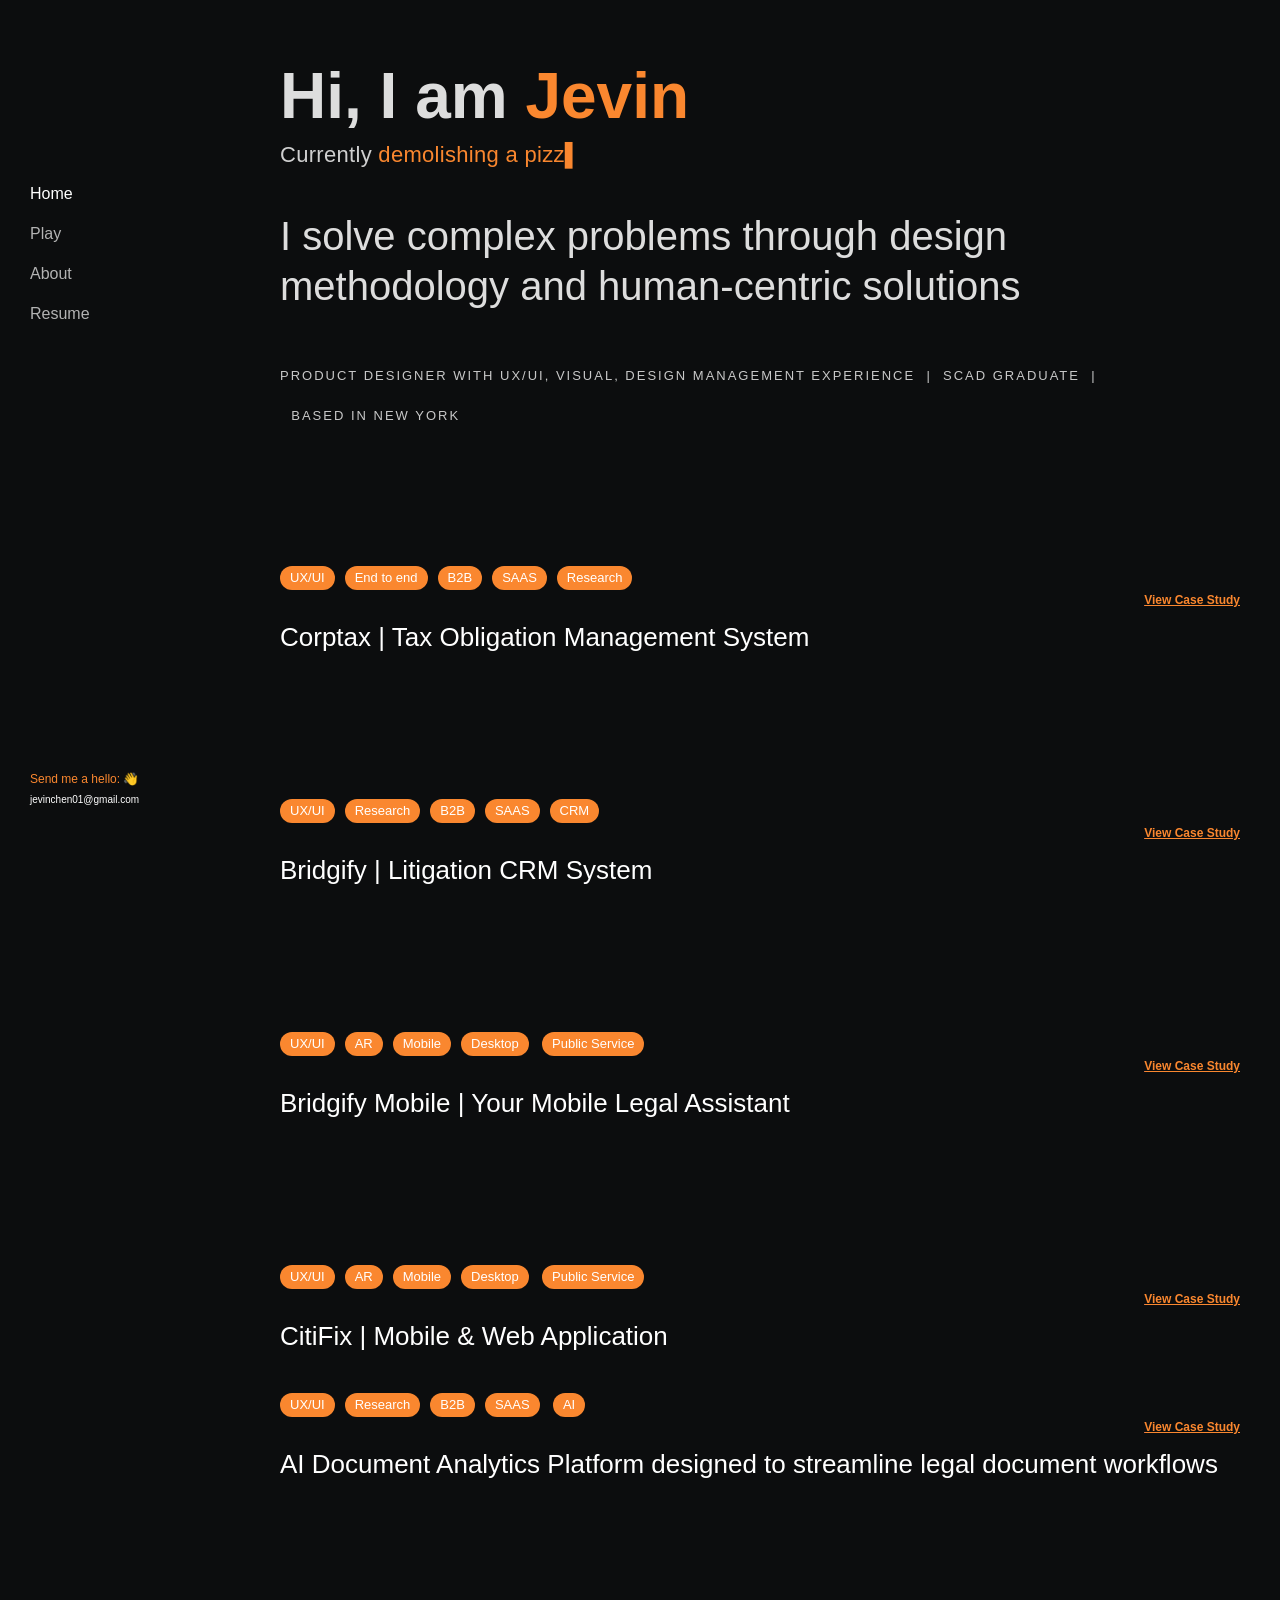
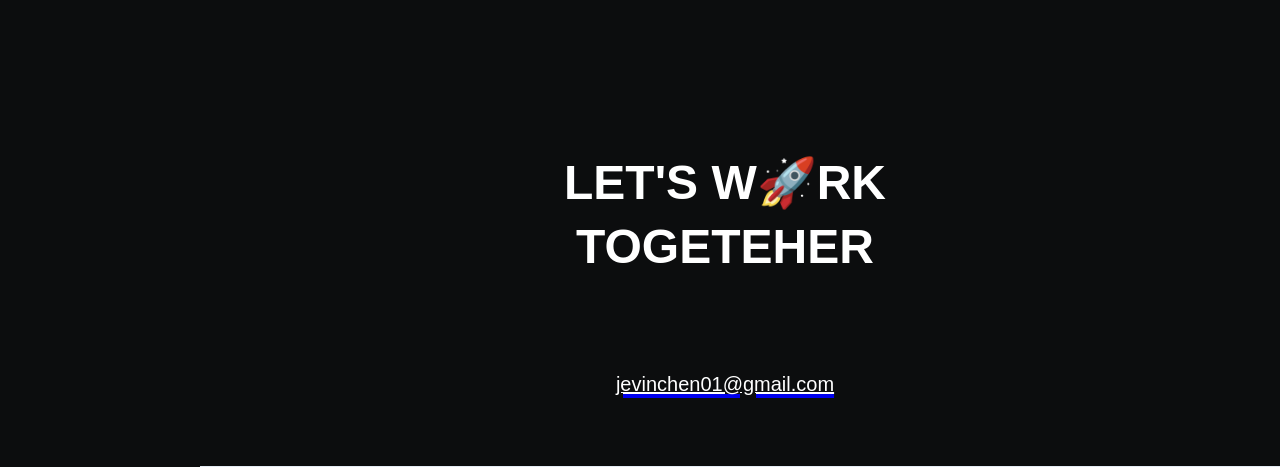
==== index.html @ c62e2ca0 "Add playful homepage hero interactions - Typewriter sub-line under the name cycling fun status phras" ====
<!DOCTYPE html><!-- This site was created in Webflow. -->
<html data-wf-domain="www.jevinchen.com" data-wf-page="62e931ed32acc7e7e225af0f" data-wf-site="62a3a593b5da70aec51808b2">
<head>
  <meta charset="utf-8"/>
  <title>Jevin&#x27;s design</title>
  <meta content="width=device-width, initial-scale=1" name="viewport"/>
  <link href="webflow.css" rel="stylesheet" type="text/css"/>
  <link href="https://fonts.googleapis.com" rel="preconnect"/>
  <link href="https://fonts.gstatic.com" rel="preconnect" crossorigin="anonymous"/>
  <script src="https://ajax.googleapis.com/ajax/libs/webfont/1.6.26/webfont.js" type="text/javascript"></script>
  <script type="text/javascript">WebFont.load({google:{families:["Montserrat:100,100italic,200,200italic,300,300italic,400,400italic,500,500italic,600,600italic,700,700italic,800,800italic,900,900italic","Open Sans:300,300italic,400,400italic,600,600italic,700,700italic,800,800italic","Lato:100,100italic,300,300italic,400,400italic,700,700italic,900,900italic","Bebas Neue:300,400,500,600,700","IBM Plex Mono:300,400,500,600,700","Paprika:300,400,500,600,700","Poppins:300,400,500,600,700","Sora:300,400,500,600,700"]}});</script>
  <script type="text/javascript">!function(o,c){var n=c.documentElement,t=" w-mod-";n.className+=t+"js",("ontouchstart"in o||o.DocumentTouch&&c instanceof DocumentTouch)&&(n.className+=t+"touch")}(window,document);</script>
  <link href="https://cdn.prod.website-files.com/62a3a593b5da70aec51808b2/62b72069302e9aea03489800_%E6%9C%AA%E6%A0%87%E9%A2%98-1.png" rel="shortcut icon" type="image/x-icon"/>
  <link rel="stylesheet" href="style.css"/>
</head>
<body class="body is-home">

  <div data-animation="over-left" class="navbar w-nav" data-easing2="ease-out" data-easing="ease" data-collapse="all" role="banner" data-no-scroll="1" data-duration="400" data-doc-height="1">
    <a href="/" aria-current="page" class="link-block-8 w-inline-block w--current">
      <img src="https://cdn.prod.website-files.com/62a3a593b5da70aec51808b2/62ac92288ea866039c168266_creative-letter-jc-logo-design-2985177%202.png" loading="lazy" alt="" class="image-3"/>
    </a>
    <a href="/" aria-current="page" class="navigation-bar w-nav-link w--current">Home</a>
    <a href="playground/" class="navigation-bar w-nav-link">Play</a>
    <a href="about-jevin/" class="navigation-bar w-nav-link">About</a>
    <a href="https://docs.google.com/document/d/1zpFUreQxW5g5SdFqbfc6gT8woFG2w22u3mw7b-ulePU/edit?usp=sharing" target="_blank" class="navigation-bar w-nav-link">Resume</a>
    <a href="https://www.instagram.com/jevin_chen/" target="_blank" class="link-block-5 w-inline-block">
      <img src="https://cdn.prod.website-files.com/62a3a593b5da70aec51808b2/62b7643ef1e18efab74a6923_87390.png" loading="lazy" alt="" class="image-4"/>
    </a>
    <a href="https://www.linkedin.com/in/jiyuan-jevin-chen-6b4356196/" target="_blank" class="w-inline-block">
      <img src="https://cdn.prod.website-files.com/62a3a593b5da70aec51808b2/62b765334d1206463731f46e_174857%E5%89%AF%E6%9C%AC.png" loading="lazy" alt="" class="image-4"/>
    </a>
    <p class="paragraph-4"><span>Send me a hello: 👋</span><a href="mailto:jevinchen01@gmail.com" class="link-7"><span class="text-span"><strong class="bold-text">jevinchen01@gmail.com</strong></span></a></p>
  </div>

  <section class="section-24">
    <h1 class="heading-3">
      <span class="text-span-101 hero-line">Hi, I am </span><span class="text-span-105 hero-line">Jevin</span><br/>
      <span class="hero-typer-line hero-line">Currently <span class="typer-text"></span><span class="typer-cursor">▌</span></span>
      <span class="text-span-101 hero-line"><br/><strong class="bold-text-15">I solve complex problems through design methodology and human-centric solutions</strong></span>
      <span class="text-span-106 hero-line"><br/><br/>Product Designer with UX/UI, Visual, Design Management experience&nbsp;&nbsp;|&nbsp;&nbsp;SCAD graduate&nbsp;&nbsp;|&nbsp;&nbsp;Based in New York</span>
    </h1>
  </section>

  <div class="portfolio">
    <a href="corptax/" class="link-block-2 w-inline-block">
      <img src="https://cdn.prod.website-files.com/62a3a593b5da70aec51808b2/69d9850ec288ddbca925c2ec_17.png" loading="lazy" sizes="(max-width: 9858px) 100vw, 9858px" srcset="https://cdn.prod.website-files.com/62a3a593b5da70aec51808b2/69d9850ec288ddbca925c2ec_17-p-500.png 500w, https://cdn.prod.website-files.com/62a3a593b5da70aec51808b2/69d9850ec288ddbca925c2ec_17-p-800.png 800w, https://cdn.prod.website-files.com/62a3a593b5da70aec51808b2/69d9850ec288ddbca925c2ec_17-p-1080.png 1080w, https://cdn.prod.website-files.com/62a3a593b5da70aec51808b2/69d9850ec288ddbca925c2ec_17-p-1600.png 1600w, https://cdn.prod.website-files.com/62a3a593b5da70aec51808b2/69d9850ec288ddbca925c2ec_17-p-2000.png 2000w, https://cdn.prod.website-files.com/62a3a593b5da70aec51808b2/69d9850ec288ddbca925c2ec_17-p-2600.png 2600w, https://cdn.prod.website-files.com/62a3a593b5da70aec51808b2/69d9850ec288ddbca925c2ec_17-p-3200.png 3200w, https://cdn.prod.website-files.com/62a3a593b5da70aec51808b2/69d9850ec288ddbca925c2ec_17.png 9858w" alt="" class="image-16"/>
    </a>
    <p class="paragraph-8"><span class="tag-green">UX/UI </span><span class="tag-green">End to end </span><span class="tag">B2B </span><span class="tag">SAAS</span><span class="tag">Research </span><a href="corptax/" class="link"><span class="case-study">View Case Study</span></a></p>
    <p class="title-in-home"><strong class="bold-text-10">Corptax | Tax Obligation Management System</strong></p>
  </div>

  <div class="portfolio">
    <a href="bridgify-redesign/" class="link-block-2-copy w-inline-block">
      <img src="https://cdn.prod.website-files.com/62a3a593b5da70aec51808b2/66ff5e3f9a10f57c14253e8e_17.png" loading="lazy" sizes="(max-width: 9858px) 100vw, 9858px" srcset="https://cdn.prod.website-files.com/62a3a593b5da70aec51808b2/66ff5e3f9a10f57c14253e8e_17-p-500.png 500w, https://cdn.prod.website-files.com/62a3a593b5da70aec51808b2/66ff5e3f9a10f57c14253e8e_17-p-800.png 800w, https://cdn.prod.website-files.com/62a3a593b5da70aec51808b2/66ff5e3f9a10f57c14253e8e_17-p-1080.png 1080w, https://cdn.prod.website-files.com/62a3a593b5da70aec51808b2/66ff5e3f9a10f57c14253e8e_17-p-1600.png 1600w, https://cdn.prod.website-files.com/62a3a593b5da70aec51808b2/66ff5e3f9a10f57c14253e8e_17-p-2000.png 2000w, https://cdn.prod.website-files.com/62a3a593b5da70aec51808b2/66ff5e3f9a10f57c14253e8e_17-p-2600.png 2600w, https://cdn.prod.website-files.com/62a3a593b5da70aec51808b2/66ff5e3f9a10f57c14253e8e_17-p-3200.png 3200w, https://cdn.prod.website-files.com/62a3a593b5da70aec51808b2/66ff5e3f9a10f57c14253e8e_17.png 9858w" alt="" class="image-16"/>
    </a>
    <p class="paragraph-8"><span class="tag-green">UX/UI </span><span class="tag-green">Research </span><span class="tag">B2B </span><span class="tag">SAAS</span><span class="tag">CRM </span><a href="bridgify-redesign/" class="link"><span class="case-study">View Case Study</span></a></p>
    <p class="title-in-home"><strong class="bold-text-10">Bridgify | Litigation CRM System</strong></p>
  </div>

  <div class="portfolio">
    <a href="bridgify-mobile/" class="link-block-2-copy w-inline-block">
      <img src="https://cdn.prod.website-files.com/62a3a593b5da70aec51808b2/66c110e09c2cf228fd6be64b_15.png" loading="lazy" sizes="(max-width: 3286px) 100vw, 3286px" srcset="https://cdn.prod.website-files.com/62a3a593b5da70aec51808b2/66c110e09c2cf228fd6be64b_15-p-500.png 500w, https://cdn.prod.website-files.com/62a3a593b5da70aec51808b2/66c110e09c2cf228fd6be64b_15-p-800.png 800w, https://cdn.prod.website-files.com/62a3a593b5da70aec51808b2/66c110e09c2cf228fd6be64b_15-p-1080.png 1080w, https://cdn.prod.website-files.com/62a3a593b5da70aec51808b2/66c110e09c2cf228fd6be64b_15-p-1600.png 1600w, https://cdn.prod.website-files.com/62a3a593b5da70aec51808b2/66c110e09c2cf228fd6be64b_15-p-2000.png 2000w, https://cdn.prod.website-files.com/62a3a593b5da70aec51808b2/66c110e09c2cf228fd6be64b_15-p-2600.png 2600w, https://cdn.prod.website-files.com/62a3a593b5da70aec51808b2/66c110e09c2cf228fd6be64b_15-p-3200.png 3200w, https://cdn.prod.website-files.com/62a3a593b5da70aec51808b2/66c110e09c2cf228fd6be64b_15.png 3286w" alt="" class="image-16"/>
    </a>
    <p class="paragraph-8"><span class="tag-green">UX/UI </span><span class="tag-green">AR </span><span class="tag">Mobile </span><span class="tag">Desktop</span> <span class="tag">Public Service </span><a href="bridgify-mobile/" class="link"><span class="case-study">View Case Study</span></a></p>
    <p class="title-in-home">Bridgify Mobile | Your Mobile Legal Assistant</p>
  </div>

  <div class="portfolio">
    <a href="citifix/" class="link-block-2-copy w-inline-block">
      <img src="https://cdn.prod.website-files.com/62a3a593b5da70aec51808b2/66be71d75caa8e3b18551cfc_14.png" loading="lazy" sizes="(max-width: 6572px) 100vw, 6572px, 100vw" srcset="https://cdn.prod.website-files.com/62a3a593b5da70aec51808b2/66be71d75caa8e3b18551cfc_14-p-500.png 500w, https://cdn.prod.website-files.com/62a3a593b5da70aec51808b2/66be71d75caa8e3b18551cfc_14-p-800.png 800w, https://cdn.prod.website-files.com/62a3a593b5da70aec51808b2/66be71d75caa8e3b18551cfc_14-p-1080.png 1080w, https://cdn.prod.website-files.com/62a3a593b5da70aec51808b2/66be71d75caa8e3b18551cfc_14-p-1600.png 1600w, https://cdn.prod.website-files.com/62a3a593b5da70aec51808b2/66be71d75caa8e3b18551cfc_14-p-2000.png 2000w, https://cdn.prod.website-files.com/62a3a593b5da70aec51808b2/66be71d75caa8e3b18551cfc_14-p-2600.png 2600w, https://cdn.prod.website-files.com/62a3a593b5da70aec51808b2/66be71d75caa8e3b18551cfc_14-p-3200.png 3200w, https://cdn.prod.website-files.com/62a3a593b5da70aec51808b2/66be71d75caa8e3b18551cfc_14.png 6572w" alt="" class="image-16"/>
    </a>
    <p class="paragraph-8"><span class="tag-green">UX/UI </span><span class="tag-green">AR </span><span class="tag">Mobile </span><span class="tag">Desktop</span> <span class="tag">Public Service </span><a href="citifix/" class="link"><span class="case-study">View Case Study</span></a></p>
    <p class="title-in-home">CitiFix | Mobile &amp; Web Application</p>
  </div>

  <div class="portfolio">
    <a href="bridgify-ai/" class="link-block-2 w-inline-block">
      <img src="https://cdn.prod.website-files.com/62a3a593b5da70aec51808b2/65b4603f07e3f79909d36271_Group%201000004120.png" loading="lazy" sizes="(max-width: 3126px) 100vw, 3126px" srcset="https://cdn.prod.website-files.com/62a3a593b5da70aec51808b2/65b4603f07e3f79909d36271_Group%201000004120-p-500.png 500w, https://cdn.prod.website-files.com/62a3a593b5da70aec51808b2/65b4603f07e3f79909d36271_Group%201000004120-p-800.png 800w, https://cdn.prod.website-files.com/62a3a593b5da70aec51808b2/65b4603f07e3f79909d36271_Group%201000004120-p-1080.png 1080w, https://cdn.prod.website-files.com/62a3a593b5da70aec51808b2/65b4603f07e3f79909d36271_Group%201000004120-p-1600.png 1600w, https://cdn.prod.website-files.com/62a3a593b5da70aec51808b2/65b4603f07e3f79909d36271_Group%201000004120-p-2000.png 2000w, https://cdn.prod.website-files.com/62a3a593b5da70aec51808b2/65b4603f07e3f79909d36271_Group%201000004120-p-2600.png 2600w, https://cdn.prod.website-files.com/62a3a593b5da70aec51808b2/65b4603f07e3f79909d36271_Group%201000004120.png 3126w" alt="" class="image-16"/>
    </a>
    <p class="paragraph-8"><span class="tag-green">UX/UI </span><span class="tag-green">Research </span><span class="tag">B2B </span><span class="tag">SAAS</span> <span class="tag">AI </span><a href="bridgify-ai/" class="link"><span class="case-study">View Case Study</span></a></p>
    <p class="title-in-home"><strong class="bold-text-10">AI Document Analytics Platform designed to streamline legal document workflows</strong></p>
  </div>

  <section class="footer-subscribe section-17">
    <p class="paragraph-24"><strong>LET'S W🚀RK<br/></strong><strong>TOGETEHER<br/><br/></strong><a href="mailto:jevinchen01@gmail.com"><span class="text-span-38"><strong class="bold-text-2">jevinchen01@gmail.com<br/></strong></span></a></p>
  </section>

  <script src="script.js"></script>
</body>
</html>
---- webflow.css ----
html {
  -webkit-text-size-adjust: 100%;
  -ms-text-size-adjust: 100%;
  font-family: sans-serif;
}

body {
  margin: 0;
}

article, aside, details, figcaption, figure, footer, header, hgroup, main, menu, nav, section, summary {
  display: block;
}

audio, canvas, progress, video {
  vertical-align: baseline;
  display: inline-block;
}

audio:not([controls]) {
  height: 0;
  display: none;
}

[hidden], template {
  display: none;
}

a {
  background-color: #0000;
}

a:active, a:hover {
  outline: 0;
}

abbr[title] {
  border-bottom: 1px dotted;
}

b, strong {
  font-weight: bold;
}

dfn {
  font-style: italic;
}

h1 {
  margin: .67em 0;
  font-size: 2em;
}

mark {
  color: #000;
  background: #ff0;
}

small {
  font-size: 80%;
}

sub, sup {
  vertical-align: baseline;
  font-size: 75%;
  line-height: 0;
  position: relative;
}

sup {
  top: -.5em;
}

sub {
  bottom: -.25em;
}

img {
  border: 0;
}

svg:not(:root) {
  overflow: hidden;
}

hr {
  box-sizing: content-box;
  height: 0;
}

pre {
  overflow: auto;
}

code, kbd, pre, samp {
  font-family: monospace;
  font-size: 1em;
}

button, input, optgroup, select, textarea {
  color: inherit;
  font: inherit;
  margin: 0;
}

button {
  overflow: visible;
}

button, select {
  text-transform: none;
}

button, html input[type="button"], input[type="reset"] {
  -webkit-appearance: button;
  cursor: pointer;
}

button[disabled], html input[disabled] {
  cursor: default;
}

button::-moz-focus-inner, input::-moz-focus-inner {
  border: 0;
  padding: 0;
}

input {
  line-height: normal;
}

input[type="checkbox"], input[type="radio"] {
  box-sizing: border-box;
  padding: 0;
}

input[type="number"]::-webkit-inner-spin-button, input[type="number"]::-webkit-outer-spin-button {
  height: auto;
}

input[type="search"] {
  -webkit-appearance: none;
}

input[type="search"]::-webkit-search-cancel-button, input[type="search"]::-webkit-search-decoration {
  -webkit-appearance: none;
}

legend {
  border: 0;
  padding: 0;
}

textarea {
  overflow: auto;
}

optgroup {
  font-weight: bold;
}

table {
  border-collapse: collapse;
  border-spacing: 0;
}

td, th {
  padding: 0;
}

@font-face {
  font-family: webflow-icons;
  src: url("[data-uri]") format("truetype");
  font-weight: normal;
  font-style: normal;
}

[class^="w-icon-"], [class*=" w-icon-"] {
  speak: none;
  font-variant: normal;
  text-transform: none;
  -webkit-font-smoothing: antialiased;
  -moz-osx-font-smoothing: grayscale;
  font-style: normal;
  font-weight: normal;
  line-height: 1;
  font-family: webflow-icons !important;
}

.w-icon-slider-right:before {
  content: "";
}

.w-icon-slider-left:before {
  content: "";
}

.w-icon-nav-menu:before {
  content: "";
}

.w-icon-arrow-down:before, .w-icon-dropdown-toggle:before {
  content: "";
}

.w-icon-file-upload-remove:before {
  content: "";
}

.w-icon-file-upload-icon:before {
  content: "";
}

* {
  box-sizing: border-box;
}

html {
  height: 100%;
}

body {
  color: #333;
  background-color: #fff;
  min-height: 100%;
  margin: 0;
  font-family: Arial, sans-serif;
  font-size: 14px;
  line-height: 20px;
}

img {
  vertical-align: middle;
  max-width: 100%;
  display: inline-block;
}

html.w-mod-touch * {
  background-attachment: scroll !important;
}

.w-block {
  display: block;
}

.w-inline-block {
  max-width: 100%;
  display: inline-block;
}

.w-clearfix:before, .w-clearfix:after {
  content: " ";
  grid-area: 1 / 1 / 2 / 2;
  display: table;
}

.w-clearfix:after {
  clear: both;
}

.w-hidden {
  display: none;
}

.w-button {
  color: #fff;
  line-height: inherit;
  cursor: pointer;
  background-color: #3898ec;
  border: 0;
  border-radius: 0;
  padding: 9px 15px;
  text-decoration: none;
  display: inline-block;
}

input.w-button {
  -webkit-appearance: button;
}

html[data-w-dynpage] [data-w-cloak] {
  color: #0000 !important;
}

.w-code-block {
  margin: unset;
}

pre.w-code-block code {
  all: inherit;
}

pre.w-code-block code > span {
  display: block !important;
}

.w-optimization {
  display: contents;
}

.w-webflow-badge, .w-webflow-badge > img {
  box-sizing: unset;
  width: unset;
  height: unset;
  max-height: unset;
  max-width: unset;
  min-height: unset;
  min-width: unset;
  margin: unset;
  padding: unset;
  float: unset;
  clear: unset;
  border: unset;
  border-radius: unset;
  background: unset;
  background-image: unset;
  background-position: unset;
  background-size: unset;
  background-repeat: unset;
  background-origin: unset;
  background-clip: unset;
  background-attachment: unset;
  background-color: unset;
  box-shadow: unset;
  transform: unset;
  direction: unset;
  font-family: unset;
  font-weight: unset;
  color: unset;
  font-size: unset;
  line-height: unset;
  font-style: unset;
  font-variant: unset;
  text-align: unset;
  letter-spacing: unset;
  -webkit-text-decoration: unset;
  text-decoration: unset;
  text-indent: unset;
  text-transform: unset;
  list-style-type: unset;
  text-shadow: unset;
  vertical-align: unset;
  cursor: unset;
  white-space: unset;
  word-break: unset;
  word-spacing: unset;
  word-wrap: unset;
  transition: unset;
}

.w-webflow-badge {
  white-space: nowrap;
  cursor: pointer;
  box-shadow: 0 0 0 1px #0000001a, 0 1px 3px #0000001a;
  visibility: visible !important;
  opacity: 1 !important;
  z-index: 2147483647 !important;
  color: #aaadb0 !important;
  width: auto !important;
  height: auto !important;
  overflow: unset !important;
  background-color: #fff !important;
  border-radius: 3px !important;
  margin: 0 !important;
  padding: 6px !important;
  font-size: 12px !important;
  line-height: 14px !important;
  text-decoration: none !important;
  display: inline-block !important;
  position: fixed !important;
  inset: auto 12px 12px auto !important;
  transform: none !important;
}

.w-webflow-badge > img {
  position: unset;
  visibility: unset !important;
  opacity: 1 !important;
  vertical-align: middle !important;
  display: inline-block !important;
}

h1, h2, h3, h4, h5, h6 {
  margin-bottom: 10px;
  font-weight: bold;
}

h1 {
  margin-top: 20px;
  font-size: 38px;
  line-height: 44px;
}

h2 {
  margin-top: 20px;
  font-size: 32px;
  line-height: 36px;
}

h3 {
  margin-top: 20px;
  font-size: 24px;
  line-height: 30px;
}

h4 {
  margin-top: 10px;
  font-size: 18px;
  line-height: 24px;
}

h5 {
  margin-top: 10px;
  font-size: 14px;
  line-height: 20px;
}

h6 {
  margin-top: 10px;
  font-size: 12px;
  line-height: 18px;
}

p {
  margin-top: 0;
  margin-bottom: 10px;
}

blockquote {
  border-left: 5px solid #e2e2e2;
  margin: 0 0 10px;
  padding: 10px 20px;
  font-size: 18px;
  line-height: 22px;
}

figure {
  margin: 0 0 10px;
}

figcaption {
  text-align: center;
  margin-top: 5px;
}

ul, ol {
  margin-top: 0;
  margin-bottom: 10px;
  padding-left: 40px;
}

.w-list-unstyled {
  padding-left: 0;
  list-style: none;
}

.w-embed:before, .w-embed:after {
  content: " ";
  grid-area: 1 / 1 / 2 / 2;
  display: table;
}

.w-embed:after {
  clear: both;
}

.w-video {
  width: 100%;
  padding: 0;
  position: relative;
}

.w-video iframe, .w-video object, .w-video embed {
  border: none;
  width: 100%;
  height: 100%;
  position: absolute;
  top: 0;
  left: 0;
}

fieldset {
  border: 0;
  margin: 0;
  padding: 0;
}

button, [type="button"], [type="reset"] {
  cursor: pointer;
  -webkit-appearance: button;
  border: 0;
}

.w-form {
  margin: 0 0 15px;
}

.w-form-done {
  text-align: center;
  background-color: #ddd;
  padding: 20px;
  display: none;
}

.w-form-fail {
  background-color: #ffdede;
  margin-top: 10px;
  padding: 10px;
  display: none;
}

label {
  margin-bottom: 5px;
  font-weight: bold;
  display: block;
}

.w-input, .w-select {
  color: #333;
  vertical-align: middle;
  background-color: #fff;
  border: 1px solid #ccc;
  width: 100%;
  height: 38px;
  margin-bottom: 10px;
  padding: 8px 12px;
  font-size: 14px;
  line-height: 1.42857;
  display: block;
}

.w-input::placeholder, .w-select::placeholder {
  color: #999;
}

.w-input:focus, .w-select:focus {
  border-color: #3898ec;
  outline: 0;
}

.w-input[disabled], .w-select[disabled], .w-input[readonly], .w-select[readonly], fieldset[disabled] .w-input, fieldset[disabled] .w-select {
  cursor: not-allowed;
}

.w-input[disabled]:not(.w-input-disabled), .w-select[disabled]:not(.w-input-disabled), .w-input[readonly], .w-select[readonly], fieldset[disabled]:not(.w-input-disabled) .w-input, fieldset[disabled]:not(.w-input-disabled) .w-select {
  background-color: #eee;
}

textarea.w-input, textarea.w-select {
  height: auto;
}

.w-select {
  background-color: #f3f3f3;
}

.w-select[multiple] {
  height: auto;
}

.w-form-label {
  cursor: pointer;
  margin-bottom: 0;
  font-weight: normal;
  display: inline-block;
}

.w-radio {
  margin-bottom: 5px;
  padding-left: 20px;
  display: block;
}

.w-radio:before, .w-radio:after {
  content: " ";
  grid-area: 1 / 1 / 2 / 2;
  display: table;
}

.w-radio:after {
  clear: both;
}

.w-radio-input {
  float: left;
  margin: 3px 0 0 -20px;
  line-height: normal;
}

.w-file-upload {
  margin-bottom: 10px;
  display: block;
}

.w-file-upload-input {
  opacity: 0;
  z-index: -100;
  width: .1px;
  height: .1px;
  position: absolute;
  overflow: hidden;
}

.w-file-upload-default, .w-file-upload-uploading, .w-file-upload-success {
  color: #333;
  display: inline-block;
}

.w-file-upload-error {
  margin-top: 10px;
  display: block;
}

.w-file-upload-default.w-hidden, .w-file-upload-uploading.w-hidden, .w-file-upload-error.w-hidden, .w-file-upload-success.w-hidden {
  display: none;
}

.w-file-upload-uploading-btn {
  cursor: pointer;
  background-color: #fafafa;
  border: 1px solid #ccc;
  margin: 0;
  padding: 8px 12px;
  font-size: 14px;
  font-weight: normal;
  display: flex;
}

.w-file-upload-file {
  background-color: #fafafa;
  border: 1px solid #ccc;
  flex-grow: 1;
  justify-content: space-between;
  margin: 0;
  padding: 8px 9px 8px 11px;
  display: flex;
}

.w-file-upload-file-name {
  font-size: 14px;
  font-weight: normal;
  display: block;
}

.w-file-remove-link {
  cursor: pointer;
  width: auto;
  height: auto;
  margin-top: 3px;
  margin-left: 10px;
  padding: 3px;
  display: block;
}

.w-icon-file-upload-remove {
  margin: auto;
  font-size: 10px;
}

.w-file-upload-error-msg {
  color: #ea384c;
  padding: 2px 0;
  display: inline-block;
}

.w-file-upload-info {
  padding: 0 12px;
  line-height: 38px;
  display: inline-block;
}

.w-file-upload-label {
  cursor: pointer;
  background-color: #fafafa;
  border: 1px solid #ccc;
  margin: 0;
  padding: 8px 12px;
  font-size: 14px;
  font-weight: normal;
  display: inline-block;
}

.w-icon-file-upload-icon, .w-icon-file-upload-uploading {
  width: 20px;
  margin-right: 8px;
  display: inline-block;
}

.w-icon-file-upload-uploading {
  height: 20px;
}

.w-container {
  max-width: 940px;
  margin-left: auto;
  margin-right: auto;
}

.w-container:before, .w-container:after {
  content: " ";
  grid-area: 1 / 1 / 2 / 2;
  display: table;
}

.w-container:after {
  clear: both;
}

.w-container .w-row {
  margin-left: -10px;
  margin-right: -10px;
}

.w-row:before, .w-row:after {
  content: " ";
  grid-area: 1 / 1 / 2 / 2;
  display: table;
}

.w-row:after {
  clear: both;
}

.w-row .w-row {
  margin-left: 0;
  margin-right: 0;
}

.w-col {
  float: left;
  width: 100%;
  min-height: 1px;
  padding-left: 10px;
  padding-right: 10px;
  position: relative;
}

.w-col .w-col {
  padding-left: 0;
  padding-right: 0;
}

.w-col-1 {
  width: 8.33333%;
}

.w-col-2 {
  width: 16.6667%;
}

.w-col-3 {
  width: 25%;
}

.w-col-4 {
  width: 33.3333%;
}

.w-col-5 {
  width: 41.6667%;
}

.w-col-6 {
  width: 50%;
}

.w-col-7 {
  width: 58.3333%;
}

.w-col-8 {
  width: 66.6667%;
}

.w-col-9 {
  width: 75%;
}

.w-col-10 {
  width: 83.3333%;
}

.w-col-11 {
  width: 91.6667%;
}

.w-col-12 {
  width: 100%;
}

.w-hidden-main {
  display: none !important;
}

@media screen and (max-width: 991px) {
  .w-container {
    max-width: 728px;
  }

  .w-hidden-main {
    display: inherit !important;
  }

  .w-hidden-medium {
    display: none !important;
  }

  .w-col-medium-1 {
    width: 8.33333%;
  }

  .w-col-medium-2 {
    width: 16.6667%;
  }

  .w-col-medium-3 {
    width: 25%;
  }

  .w-col-medium-4 {
    width: 33.3333%;
  }

  .w-col-medium-5 {
    width: 41.6667%;
  }

  .w-col-medium-6 {
    width: 50%;
  }

  .w-col-medium-7 {
    width: 58.3333%;
  }

  .w-col-medium-8 {
    width: 66.6667%;
  }

  .w-col-medium-9 {
    width: 75%;
  }

  .w-col-medium-10 {
    width: 83.3333%;
  }

  .w-col-medium-11 {
    width: 91.6667%;
  }

  .w-col-medium-12 {
    width: 100%;
  }

  .w-col-stack {
    width: 100%;
    left: auto;
    right: auto;
  }
}

@media screen and (max-width: 767px) {
  .w-hidden-main, .w-hidden-medium {
    display: inherit !important;
  }

  .w-hidden-small {
    display: none !important;
  }

  .w-row, .w-container .w-row {
    margin-left: 0;
    margin-right: 0;
  }

  .w-col {
    width: 100%;
    left: auto;
    right: auto;
  }

  .w-col-small-1 {
    width: 8.33333%;
  }

  .w-col-small-2 {
    width: 16.6667%;
  }

  .w-col-small-3 {
    width: 25%;
  }

  .w-col-small-4 {
    width: 33.3333%;
  }

  .w-col-small-5 {
    width: 41.6667%;
  }

  .w-col-small-6 {
    width: 50%;
  }

  .w-col-small-7 {
    width: 58.3333%;
  }

  .w-col-small-8 {
    width: 66.6667%;
  }

  .w-col-small-9 {
    width: 75%;
  }

  .w-col-small-10 {
    width: 83.3333%;
  }

  .w-col-small-11 {
    width: 91.6667%;
  }

  .w-col-small-12 {
    width: 100%;
  }
}

@media screen and (max-width: 479px) {
  .w-container {
    max-width: none;
  }

  .w-hidden-main, .w-hidden-medium, .w-hidden-small {
    display: inherit !important;
  }

  .w-hidden-tiny {
    display: none !important;
  }

  .w-col {
    width: 100%;
  }

  .w-col-tiny-1 {
    width: 8.33333%;
  }

  .w-col-tiny-2 {
    width: 16.6667%;
  }

  .w-col-tiny-3 {
    width: 25%;
  }

  .w-col-tiny-4 {
    width: 33.3333%;
  }

  .w-col-tiny-5 {
    width: 41.6667%;
  }

  .w-col-tiny-6 {
    width: 50%;
  }

  .w-col-tiny-7 {
    width: 58.3333%;
  }

  .w-col-tiny-8 {
    width: 66.6667%;
  }

  .w-col-tiny-9 {
    width: 75%;
  }

  .w-col-tiny-10 {
    width: 83.3333%;
  }

  .w-col-tiny-11 {
    width: 91.6667%;
  }

  .w-col-tiny-12 {
    width: 100%;
  }
}

.w-widget {
  position: relative;
}

.w-widget-map {
  width: 100%;
  height: 400px;
}

.w-widget-map label {
  width: auto;
  display: inline;
}

.w-widget-map img {
  max-width: inherit;
}

.w-widget-map .gm-style-iw {
  text-align: center;
}

.w-widget-map .gm-style-iw > button {
  display: none !important;
}

.w-widget-twitter {
  overflow: hidden;
}

.w-widget-twitter-count-shim {
  vertical-align: top;
  text-align: center;
  background: #fff;
  border: 1px solid #758696;
  border-radius: 3px;
  width: 28px;
  height: 20px;
  display: inline-block;
  position: relative;
}

.w-widget-twitter-count-shim * {
  pointer-events: none;
  -webkit-user-select: none;
  user-select: none;
}

.w-widget-twitter-count-shim .w-widget-twitter-count-inner {
  text-align: center;
  color: #999;
  font-family: serif;
  font-size: 15px;
  line-height: 12px;
  position: relative;
}

.w-widget-twitter-count-shim .w-widget-twitter-count-clear {
  display: block;
  position: relative;
}

.w-widget-twitter-count-shim.w--large {
  width: 36px;
  height: 28px;
}

.w-widget-twitter-count-shim.w--large .w-widget-twitter-count-inner {
  font-size: 18px;
  line-height: 18px;
}

.w-widget-twitter-count-shim:not(.w--vertical) {
  margin-left: 5px;
  margin-right: 8px;
}

.w-widget-twitter-count-shim:not(.w--vertical).w--large {
  margin-left: 6px;
}

.w-widget-twitter-count-shim:not(.w--vertical):before, .w-widget-twitter-count-shim:not(.w--vertical):after {
  content: " ";
  pointer-events: none;
  border: solid #0000;
  width: 0;
  height: 0;
  position: absolute;
  top: 50%;
  left: 0;
}

.w-widget-twitter-count-shim:not(.w--vertical):before {
  border-width: 4px;
  border-color: #75869600 #5d6c7b #75869600 #75869600;
  margin-top: -4px;
  margin-left: -9px;
}

.w-widget-twitter-count-shim:not(.w--vertical).w--large:before {
  border-width: 5px;
  margin-top: -5px;
  margin-left: -10px;
}

.w-widget-twitter-count-shim:not(.w--vertical):after {
  border-width: 4px;
  border-color: #fff0 #fff #fff0 #fff0;
  margin-top: -4px;
  margin-left: -8px;
}

.w-widget-twitter-count-shim:not(.w--vertical).w--large:after {
  border-width: 5px;
  margin-top: -5px;
  margin-left: -9px;
}

.w-widget-twitter-count-shim.w--vertical {
  width: 61px;
  height: 33px;
  margin-bottom: 8px;
}

.w-widget-twitter-count-shim.w--vertical:before, .w-widget-twitter-count-shim.w--vertical:after {
  content: " ";
  pointer-events: none;
  border: solid #0000;
  width: 0;
  height: 0;
  position: absolute;
  top: 100%;
  left: 50%;
}

.w-widget-twitter-count-shim.w--vertical:before {
  border-width: 5px;
  border-color: #5d6c7b #75869600 #75869600;
  margin-left: -5px;
}

.w-widget-twitter-count-shim.w--vertical:after {
  border-width: 4px;
  border-color: #fff #fff0 #fff0;
  margin-left: -4px;
}

.w-widget-twitter-count-shim.w--vertical .w-widget-twitter-count-inner {
  font-size: 18px;
  line-height: 22px;
}

.w-widget-twitter-count-shim.w--vertical.w--large {
  width: 76px;
}

.w-background-video {
  color: #fff;
  height: 500px;
  position: relative;
  overflow: hidden;
}

.w-background-video > video {
  object-fit: cover;
  z-index: -100;
  background-position: 50%;
  background-size: cover;
  width: 100%;
  height: 100%;
  margin: auto;
  position: absolute;
  inset: -100%;
}

.w-background-video > video::-webkit-media-controls-start-playback-button {
  -webkit-appearance: none;
  display: none !important;
}

.w-background-video--control {
  background-color: #0000;
  padding: 0;
  position: absolute;
  bottom: 1em;
  right: 1em;
}

.w-background-video--control > [hidden] {
  display: none !important;
}

.w-slider {
  text-align: center;
  clear: both;
  -webkit-tap-highlight-color: #0000;
  tap-highlight-color: #0000;
  background: #ddd;
  height: 300px;
  position: relative;
}

.w-slider-mask {
  z-index: 1;
  white-space: nowrap;
  height: 100%;
  display: block;
  position: relative;
  left: 0;
  right: 0;
  overflow: hidden;
}

.w-slide {
  vertical-align: top;
  white-space: normal;
  text-align: left;
  width: 100%;
  height: 100%;
  display: inline-block;
  position: relative;
}

.w-slider-nav {
  z-index: 2;
  text-align: center;
  -webkit-tap-highlight-color: #0000;
  tap-highlight-color: #0000;
  height: 40px;
  margin: auto;
  padding-top: 10px;
  position: absolute;
  inset: auto 0 0;
}

.w-slider-nav.w-round > div {
  border-radius: 100%;
}

.w-slider-nav.w-num > div {
  width: auto;
  height: auto;
  font-size: inherit;
  line-height: inherit;
  padding: .2em .5em;
}

.w-slider-nav.w-shadow > div {
  box-shadow: 0 0 3px #3336;
}

.w-slider-nav-invert {
  color: #fff;
}

.w-slider-nav-invert > div {
  background-color: #2226;
}

.w-slider-nav-invert > div.w-active {
  background-color: #222;
}

.w-slider-dot {
  cursor: pointer;
  background-color: #fff6;
  width: 1em;
  height: 1em;
  margin: 0 3px .5em;
  transition: background-color .1s, color .1s;
  display: inline-block;
  position: relative;
}

.w-slider-dot.w-active {
  background-color: #fff;
}

.w-slider-dot:focus {
  outline: none;
  box-shadow: 0 0 0 2px #fff;
}

.w-slider-dot:focus.w-active {
  box-shadow: none;
}

.w-slider-arrow-left, .w-slider-arrow-right {
  cursor: pointer;
  color: #fff;
  -webkit-tap-highlight-color: #0000;
  tap-highlight-color: #0000;
  -webkit-user-select: none;
  user-select: none;
  width: 80px;
  margin: auto;
  font-size: 40px;
  position: absolute;
  inset: 0;
  overflow: hidden;
}

.w-slider-arrow-left [class^="w-icon-"], .w-slider-arrow-right [class^="w-icon-"], .w-slider-arrow-left [class*=" w-icon-"], .w-slider-arrow-right [class*=" w-icon-"] {
  position: absolute;
}

.w-slider-arrow-left:focus, .w-slider-arrow-right:focus {
  outline: 0;
}

.w-slider-arrow-left {
  z-index: 3;
  right: auto;
}

.w-slider-arrow-right {
  z-index: 4;
  left: auto;
}

.w-icon-slider-left, .w-icon-slider-right {
  width: 1em;
  height: 1em;
  margin: auto;
  inset: 0;
}

.w-slider-aria-label {
  clip: rect(0 0 0 0);
  border: 0;
  width: 1px;
  height: 1px;
  margin: -1px;
  padding: 0;
  position: absolute;
  overflow: hidden;
}

.w-slider-force-show {
  display: block !important;
}

.w-dropdown {
  text-align: left;
  z-index: 900;
  margin-left: auto;
  margin-right: auto;
  display: inline-block;
  position: relative;
}

.w-dropdown-btn, .w-dropdown-toggle, .w-dropdown-link {
  vertical-align: top;
  color: #222;
  text-align: left;
  white-space: nowrap;
  margin-left: auto;
  margin-right: auto;
  padding: 20px;
  text-decoration: none;
  position: relative;
}

.w-dropdown-toggle {
  -webkit-user-select: none;
  user-select: none;
  cursor: pointer;
  padding-right: 40px;
  display: inline-block;
}

.w-dropdown-toggle:focus {
  outline: 0;
}

.w-icon-dropdown-toggle {
  width: 1em;
  height: 1em;
  margin: auto 20px auto auto;
  position: absolute;
  top: 0;
  bottom: 0;
  right: 0;
}

.w-dropdown-list {
  background: #ddd;
  min-width: 100%;
  display: none;
  position: absolute;
}

.w-dropdown-list.w--open {
  display: block;
}

.w-dropdown-link {
  color: #222;
  padding: 10px 20px;
  display: block;
}

.w-dropdown-link.w--current {
  color: #0082f3;
}

.w-dropdown-link:focus {
  outline: 0;
}

@media screen and (max-width: 767px) {
  .w-nav-brand {
    padding-left: 10px;
  }
}

.w-lightbox-backdrop {
  cursor: auto;
  letter-spacing: normal;
  text-indent: 0;
  text-shadow: none;
  text-transform: none;
  visibility: visible;
  white-space: normal;
  word-break: normal;
  word-spacing: normal;
  word-wrap: normal;
  color: #fff;
  text-align: center;
  z-index: 2000;
  opacity: 0;
  -webkit-user-select: none;
  -moz-user-select: none;
  -webkit-tap-highlight-color: transparent;
  background: #000000e6;
  outline: 0;
  font-family: Helvetica Neue, Helvetica, Ubuntu, Segoe UI, Verdana, sans-serif;
  font-size: 17px;
  font-style: normal;
  font-weight: 300;
  line-height: 1.2;
  list-style: disc;
  position: fixed;
  inset: 0;
  -webkit-transform: translate(0);
}

.w-lightbox-backdrop, .w-lightbox-container {
  -webkit-overflow-scrolling: touch;
  height: 100%;
  overflow: auto;
}

.w-lightbox-content {
  height: 100vh;
  position: relative;
  overflow: hidden;
}

.w-lightbox-view {
  opacity: 0;
  width: 100vw;
  height: 100vh;
  position: absolute;
}

.w-lightbox-view:before {
  content: "";
  height: 100vh;
}

.w-lightbox-group, .w-lightbox-group .w-lightbox-view, .w-lightbox-group .w-lightbox-view:before {
  height: 86vh;
}

.w-lightbox-frame, .w-lightbox-view:before {
  vertical-align: middle;
  display: inline-block;
}

.w-lightbox-figure {
  margin: 0;
  position: relative;
}

.w-lightbox-group .w-lightbox-figure {
  cursor: pointer;
}

.w-lightbox-img {
  width: auto;
  max-width: none;
  height: auto;
}

.w-lightbox-image {
  float: none;
  max-width: 100vw;
  max-height: 100vh;
  display: block;
}

.w-lightbox-group .w-lightbox-image {
  max-height: 86vh;
}

.w-lightbox-caption {
  text-align: left;
  text-overflow: ellipsis;
  white-space: nowrap;
  background: #0006;
  padding: .5em 1em;
  position: absolute;
  bottom: 0;
  left: 0;
  right: 0;
  overflow: hidden;
}

.w-lightbox-embed {
  width: 100%;
  height: 100%;
  position: absolute;
  inset: 0;
}

.w-lightbox-control {
  cursor: pointer;
  background-position: center;
  background-repeat: no-repeat;
  background-size: 24px;
  width: 4em;
  transition: all .3s;
  position: absolute;
  top: 0;
}

.w-lightbox-left {
  background-image: url("[data-uri]");
  display: none;
  bottom: 0;
  left: 0;
}

.w-lightbox-right {
  background-image: url("[data-uri]");
  display: none;
  bottom: 0;
  right: 0;
}

.w-lightbox-close {
  background-image: url("[data-uri]");
  background-size: 18px;
  height: 2.6em;
  right: 0;
}

.w-lightbox-strip {
  white-space: nowrap;
  padding: 0 1vh;
  line-height: 0;
  position: absolute;
  bottom: 0;
  left: 0;
  right: 0;
  overflow: auto hidden;
}

.w-lightbox-item {
  box-sizing: content-box;
  cursor: pointer;
  width: 10vh;
  padding: 2vh 1vh;
  display: inline-block;
  -webkit-transform: translate3d(0, 0, 0);
}

.w-lightbox-active {
  opacity: .3;
}

.w-lightbox-thumbnail {
  background: #222;
  height: 10vh;
  position: relative;
  overflow: hidden;
}

.w-lightbox-thumbnail-image {
  position: absolute;
  top: 0;
  left: 0;
}

.w-lightbox-thumbnail .w-lightbox-tall {
  width: 100%;
  top: 50%;
  transform: translate(0, -50%);
}

.w-lightbox-thumbnail .w-lightbox-wide {
  height: 100%;
  left: 50%;
  transform: translate(-50%);
}

.w-lightbox-spinner {
  box-sizing: border-box;
  border: 5px solid #0006;
  border-radius: 50%;
  width: 40px;
  height: 40px;
  margin-top: -20px;
  margin-left: -20px;
  animation: .8s linear infinite spin;
  position: absolute;
  top: 50%;
  left: 50%;
}

.w-lightbox-spinner:after {
  content: "";
  border: 3px solid #0000;
  border-bottom-color: #fff;
  border-radius: 50%;
  position: absolute;
  inset: -4px;
}

.w-lightbox-hide {
  display: none;
}

.w-lightbox-noscroll {
  overflow: hidden;
}

@media (min-width: 768px) {
  .w-lightbox-content {
    height: 96vh;
    margin-top: 2vh;
  }

  .w-lightbox-view, .w-lightbox-view:before {
    height: 96vh;
  }

  .w-lightbox-group, .w-lightbox-group .w-lightbox-view, .w-lightbox-group .w-lightbox-view:before {
    height: 84vh;
  }

  .w-lightbox-image {
    max-width: 96vw;
    max-height: 96vh;
  }

  .w-lightbox-group .w-lightbox-image {
    max-width: 82.3vw;
    max-height: 84vh;
  }

  .w-lightbox-left, .w-lightbox-right {
    opacity: .5;
    display: block;
  }

  .w-lightbox-close {
    opacity: .8;
  }

  .w-lightbox-control:hover {
    opacity: 1;
  }
}

.w-lightbox-inactive, .w-lightbox-inactive:hover {
  opacity: 0;
}

.w-richtext:before, .w-richtext:after {
  content: " ";
  grid-area: 1 / 1 / 2 / 2;
  display: table;
}

.w-richtext:after {
  clear: both;
}

.w-richtext[contenteditable="true"]:before, .w-richtext[contenteditable="true"]:after {
  white-space: initial;
}

.w-richtext ol, .w-richtext ul {
  overflow: hidden;
}

.w-richtext .w-richtext-figure-selected.w-richtext-figure-type-video div:after, .w-richtext .w-richtext-figure-selected[data-rt-type="video"] div:after, .w-richtext .w-richtext-figure-selected.w-richtext-figure-type-image div, .w-richtext .w-richtext-figure-selected[data-rt-type="image"] div {
  outline: 2px solid #2895f7;
}

.w-richtext figure.w-richtext-figure-type-video > div:after, .w-richtext figure[data-rt-type="video"] > div:after {
  content: "";
  display: none;
  position: absolute;
  inset: 0;
}

.w-richtext figure {
  max-width: 60%;
  position: relative;
}

.w-richtext figure > div:before {
  cursor: default !important;
}

.w-richtext figure img {
  width: 100%;
}

.w-richtext figure figcaption.w-richtext-figcaption-placeholder {
  opacity: .6;
}

.w-richtext figure div {
  color: #0000;
  font-size: 0;
}

.w-richtext figure.w-richtext-figure-type-image, .w-richtext figure[data-rt-type="image"] {
  display: table;
}

.w-richtext figure.w-richtext-figure-type-image > div, .w-richtext figure[data-rt-type="image"] > div {
  display: inline-block;
}

.w-richtext figure.w-richtext-figure-type-image > figcaption, .w-richtext figure[data-rt-type="image"] > figcaption {
  caption-side: bottom;
  display: table-caption;
}

.w-richtext figure.w-richtext-figure-type-video, .w-richtext figure[data-rt-type="video"] {
  width: 60%;
  height: 0;
}

.w-richtext figure.w-richtext-figure-type-video iframe, .w-richtext figure[data-rt-type="video"] iframe {
  width: 100%;
  height: 100%;
  position: absolute;
  top: 0;
  left: 0;
}

.w-richtext figure.w-richtext-figure-type-video > div, .w-richtext figure[data-rt-type="video"] > div {
  width: 100%;
}

.w-richtext figure.w-richtext-align-center {
  clear: both;
  margin-left: auto;
  margin-right: auto;
}

.w-richtext figure.w-richtext-align-center.w-richtext-figure-type-image > div, .w-richtext figure.w-richtext-align-center[data-rt-type="image"] > div {
  max-width: 100%;
}

.w-richtext figure.w-richtext-align-normal {
  clear: both;
}

.w-richtext figure.w-richtext-align-fullwidth {
  text-align: center;
  clear: both;
  width: 100%;
  max-width: 100%;
  margin-left: auto;
  margin-right: auto;
  display: block;
}

.w-richtext figure.w-richtext-align-fullwidth > div {
  padding-bottom: inherit;
  display: inline-block;
}

.w-richtext figure.w-richtext-align-fullwidth > figcaption {
  display: block;
}

.w-richtext figure.w-richtext-align-floatleft {
  float: left;
  clear: none;
  margin-right: 15px;
}

.w-richtext figure.w-richtext-align-floatright {
  float: right;
  clear: none;
  margin-left: 15px;
}

.w-nav {
  z-index: 1000;
  background: #ddd;
  position: relative;
}

.w-nav:before, .w-nav:after {
  content: " ";
  grid-area: 1 / 1 / 2 / 2;
  display: table;
}

.w-nav:after {
  clear: both;
}

.w-nav-brand {
  float: left;
  color: #333;
  text-decoration: none;
  position: relative;
}

.w-nav-link {
  vertical-align: top;
  color: #222;
  text-align: left;
  margin-left: auto;
  margin-right: auto;
  padding: 20px;
  text-decoration: none;
  display: inline-block;
  position: relative;
}

.w-nav-link.w--current {
  color: #0082f3;
}

.w-nav-menu {
  float: right;
  position: relative;
}

[data-nav-menu-open] {
  text-align: center;
  background: #c8c8c8;
  min-width: 200px;
  position: absolute;
  top: 100%;
  left: 0;
  right: 0;
  overflow: visible;
  display: block !important;
}

.w--nav-link-open {
  display: block;
  position: relative;
}

.w-nav-overlay {
  width: 100%;
  display: none;
  position: absolute;
  top: 100%;
  left: 0;
  right: 0;
  overflow: hidden;
}

.w-nav-overlay [data-nav-menu-open] {
  top: 0;
}

.w-nav[data-animation="over-left"] .w-nav-overlay {
  width: auto;
}

.w-nav[data-animation="over-left"] .w-nav-overlay, .w-nav[data-animation="over-left"] [data-nav-menu-open] {
  z-index: 1;
  top: 0;
  right: auto;
}

.w-nav[data-animation="over-right"] .w-nav-overlay {
  width: auto;
}

.w-nav[data-animation="over-right"] .w-nav-overlay, .w-nav[data-animation="over-right"] [data-nav-menu-open] {
  z-index: 1;
  top: 0;
  left: auto;
}

.w-nav-button {
  float: right;
  cursor: pointer;
  -webkit-tap-highlight-color: #0000;
  tap-highlight-color: #0000;
  -webkit-user-select: none;
  user-select: none;
  padding: 18px;
  font-size: 24px;
  display: none;
  position: relative;
}

.w-nav-button:focus {
  outline: 0;
}

.w-nav-button.w--open {
  color: #fff;
  background-color: #c8c8c8;
}

.w-nav[data-collapse="all"] .w-nav-menu {
  display: none;
}

.w-nav[data-collapse="all"] .w-nav-button, .w--nav-dropdown-open, .w--nav-dropdown-toggle-open {
  display: block;
}

.w--nav-dropdown-list-open {
  position: static;
}

@media screen and (max-width: 991px) {
  .w-nav[data-collapse="medium"] .w-nav-menu {
    display: none;
  }

  .w-nav[data-collapse="medium"] .w-nav-button {
    display: block;
  }
}

@media screen and (max-width: 767px) {
  .w-nav[data-collapse="small"] .w-nav-menu {
    display: none;
  }

  .w-nav[data-collapse="small"] .w-nav-button {
    display: block;
  }

  .w-nav-brand {
    padding-left: 10px;
  }
}

@media screen and (max-width: 479px) {
  .w-nav[data-collapse="tiny"] .w-nav-menu {
    display: none;
  }

  .w-nav[data-collapse="tiny"] .w-nav-button {
    display: block;
  }
}

.w-tabs {
  position: relative;
}

.w-tabs:before, .w-tabs:after {
  content: " ";
  grid-area: 1 / 1 / 2 / 2;
  display: table;
}

.w-tabs:after {
  clear: both;
}

.w-tab-menu {
  position: relative;
}

.w-tab-link {
  vertical-align: top;
  text-align: left;
  cursor: pointer;
  color: #222;
  background-color: #ddd;
  padding: 9px 30px;
  text-decoration: none;
  display: inline-block;
  position: relative;
}

.w-tab-link.w--current {
  background-color: #c8c8c8;
}

.w-tab-link:focus {
  outline: 0;
}

.w-tab-content {
  display: block;
  position: relative;
  overflow: hidden;
}

.w-tab-pane {
  display: none;
  position: relative;
}

.w--tab-active {
  display: block;
}

@media screen and (max-width: 479px) {
  .w-tab-link {
    display: block;
  }
}

.w-ix-emptyfix:after {
  content: "";
}

@keyframes spin {
  0% {
    transform: rotate(0);
  }

  100% {
    transform: rotate(360deg);
  }
}

.w-dyn-empty {
  background-color: #ddd;
  padding: 10px;
}

.w-dyn-hide, .w-dyn-bind-empty, .w-condition-invisible {
  display: none !important;
}

.wf-layout-layout {
  display: grid;
}

:root {
  --background: #0c0d0e;
  --dim-grey: #b3b3b3;
  --orange: #fa872f;
  --white: white;
  --grey-font: #ddd;
  --grey: #bebebe;
  --link: #5996ff;
  --forest-green: #008b27;
}

.w-layout-grid {
  grid-row-gap: 16px;
  grid-column-gap: 16px;
  grid-template-rows: auto auto;
  grid-template-columns: 1fr 1fr;
  grid-auto-columns: 1fr;
  display: grid;
}

.w-layout-blockcontainer {
  max-width: 940px;
  margin-left: auto;
  margin-right: auto;
  display: block;
}

@media screen and (max-width: 991px) {
  .w-layout-blockcontainer {
    max-width: 728px;
  }
}

@media screen and (max-width: 767px) {
  .w-layout-blockcontainer {
    max-width: none;
  }
}

body {
  color: #333;
  font-family: Arial, Helvetica Neue, Helvetica, sans-serif;
  font-size: 14px;
  line-height: 20px;
}

img {
  max-width: 100%;
  padding-right: 60px;
  display: inline-block;
}

.paragraph {
  margin-left: 220px;
  margin-right: 220px;
  padding-left: 0;
}

.image {
  text-align: center;
  border-radius: 0;
  padding-left: 220px;
  padding-right: 220px;
  display: block;
  overflow: scroll;
  transform: translate(0);
}

.button {
  float: none;
  clear: none;
  flex-direction: row;
  margin-left: 220px;
  margin-right: 220px;
  font-weight: 700;
  display: inline-block;
  position: static;
  inset: 0% auto 0% 0%;
}

.button:hover {
  position: relative;
}

.sticky-nav {
  z-index: 1;
  background-color: #f4f4f4;
  padding: 20px;
  position: sticky;
  top: 0;
}

.nav-grid {
  grid-column-gap: 20px;
  grid-row-gap: 20px;
  grid-template-rows: auto;
  grid-template-columns: 1fr max-content max-content max-content;
  grid-auto-columns: max-content;
  grid-auto-flow: column;
  justify-content: flex-start;
  align-items: center;
  width: 100%;
  margin: 0;
  padding: 0;
  display: grid;
}

.nav-logo-link {
  height: 60px;
  margin-left: 0;
  margin-right: 0;
  padding: 0;
  display: block;
}

.nav-logo {
  object-fit: contain;
  object-position: 0% 50%;
  width: auto;
  height: 100%;
}

.nav-link {
  color: #444;
  margin-left: 0;
  margin-right: 0;
  padding: 10px 0;
  text-decoration: none;
  display: block;
}

.nav-link:hover {
  text-decoration: underline;
}

.hero {
  align-items: center;
  padding-top: 100px;
  padding-bottom: 100px;
  display: block;
}

.flex-container {
  flex-direction: row;
  flex: 1;
  align-items: center;
  display: flex;
}

.hero-image-mask {
  width: 100%;
  margin-left: 40px;
}

.hero-image {
  object-fit: cover;
  object-position: 50% 50%;
  flex: 0 .5 auto;
  width: 100%;
  height: 100%;
}

.container {
  grid-column-gap: 16px;
  grid-row-gap: 16px;
  grid-template-rows: auto auto;
  grid-template-columns: 1fr 1fr;
  grid-auto-columns: 1fr;
  display: block;
}

.paragraph-2 {
  margin-top: 20px;
  margin-bottom: 18px;
  padding-top: 0;
  padding-bottom: 0;
  display: inline-block;
}

.body {
  background-color: var(--background);
  border-radius: 20px;
  margin-left: auto;
  margin-right: auto;
}

.container-2 {
  grid-column-gap: 16px;
  grid-row-gap: 16px;
  grid-template-rows: auto auto;
  grid-template-columns: 1fr 1fr;
  grid-auto-columns: 1fr;
  display: flex;
}

.image-2 {
  flex: 1;
  margin-right: 2px;
  padding-right: 0;
  position: relative;
}

.columns {
  justify-content: space-around;
  align-items: flex-start;
  margin-left: 60px;
  margin-right: 220px;
  display: flex;
}

.navbar {
  grid-column-gap: 16px;
  grid-row-gap: 16px;
  background-color: var(--background);
  text-align: left;
  flex-direction: column;
  grid-template-rows: auto auto;
  grid-template-columns: 1fr 1fr;
  grid-auto-columns: 1fr;
  justify-content: space-around;
  align-items: flex-start;
  width: 200px;
  padding-right: 0;
  font-family: Montserrat, sans-serif;
  display: block;
  position: fixed;
  inset: 5px auto 0% 0%;
}

.home {
  padding: 10px 20px 10px 30px;
  font-weight: 600;
  display: block;
}

.navigation-bar {
  color: var(--dim-grey);
  margin-bottom: 0;
  padding: 10px 20px 10px 30px;
  font-size: 16px;
  font-weight: 500;
  display: block;
}

.navigation-bar:hover {
  color: var(--orange);
}

.navigation-bar.w--current {
  color: var(--white);
  font-size: 16px;
  text-decoration: none;
}

.navigation-bar.w--current:hover {
  color: var(--orange);
}

.column {
  padding-left: 104px;
}

.about {
  padding-top: 10px;
  padding-bottom: 10px;
  font-weight: 600;
}

.image-3 {
  height: 59px;
  margin-top: 0;
  margin-bottom: 0;
  padding-left: 0;
  padding-right: 0;
}

.paragraph-3 {
  color: var(--grey-font);
  margin-bottom: 430px;
  padding-top: 10px;
  padding-left: 30px;
  font-weight: 500;
}

.image-4 {
  object-fit: fill;
  width: 30px;
  margin-top: 0;
  margin-left: 40px;
  padding-right: 0;
}

.paragraph-4 {
  color: var(--orange);
  margin-top: 15px;
  margin-left: 30px;
  font-size: 12px;
  font-weight: 500;
}

.text-span {
  color: #fff;
}

.bold-text {
  font-family: Sora, sans-serif;
  font-size: 10px;
  font-weight: 500;
  text-decoration: none;
}

.hero-heading-center {
  background-color: var(--background);
  border-bottom: 1px solid #e4ebf3;
  margin-left: 300px;
  padding: 80px 30px 80px 0;
  font-family: Montserrat, sans-serif;
  position: relative;
}

.container-3 {
  width: 100%;
  max-width: 940px;
  margin-left: auto;
  margin-right: auto;
}

.centered-heading {
  text-align: center;
  margin-bottom: 16px;
}

.centered-heading.margin-bottom-32px {
  margin-bottom: 32px;
}

.hero-wrapper {
  justify-content: space-between;
  align-items: center;
  display: flex;
}

.hero-split {
  flex-direction: column;
  justify-content: flex-start;
  align-items: flex-start;
  max-width: 46%;
  display: flex;
}

.margin-bottom-24px {
  margin-bottom: 24px;
  font-size: 96px;
  font-weight: 700;
  line-height: 117px;
}

.button-primary {
  color: #fff;
  letter-spacing: 2px;
  text-transform: uppercase;
  background-color: #1a1b1f;
  padding: 12px 25px;
  font-size: 12px;
  line-height: 20px;
  transition: all .2s;
}

.button-primary:hover {
  color: #fff;
  background-color: #32343a;
}

.button-primary:active {
  background-color: #43464d;
}

.button-primary.footer-form-button {
  padding: 8px 18px;
  position: absolute;
  right: 8px;
}

.shadow-two {
  box-shadow: 0 4px 24px #96a3b514;
}

.image-5 {
  width: 310px;
}

.paragraph-5 {
  display: flex;
}

.container-4 {
  padding-left: 300px;
}

.columns-2 {
  background-color: var(--background);
  margin-left: 200px;
  font-family: Montserrat, sans-serif;
}

.paragraph-6 {
  width: 500px;
  color: var(--orange);
  margin-top: 160px;
  font-family: Sora, sans-serif;
  font-size: 82px;
  font-weight: 700;
  line-height: 118px;
  position: static;
}

.text-span-2 {
  outline-offset: 0px;
  color: var(--orange);
  outline: 3px #fff;
  overflow: visible;
}

.image-6 {
  text-align: left;
  width: 310px;
  margin-left: 140px;
  padding-top: 220px;
}

.paragraph-7 {
  color: var(--white);
  padding-top: 20px;
  font-family: Sora, sans-serif;
  font-size: 16px;
  font-weight: 200;
  line-height: 30px;
}

.text-span-3, .text-span-4 {
  color: var(--orange);
  font-weight: 700;
  text-decoration: underline;
}

.section {
  text-align: center;
  width: 43px;
  margin-left: auto;
  margin-right: auto;
}

.image-1 {
  text-align: center;
  margin-top: 0;
  margin-left: auto;
  padding-top: 0;
  padding-right: 0;
  overflow: auto;
}

.container-5 {
  padding-left: 0;
}

.image-8 {
  margin-left: 200px;
  display: inline;
}

.container-6 {
  margin-top: 60px;
}

.section-2 {
  margin-top: 140px;
  margin-left: 0;
}

.container-7 {
  object-fit: fill;
  padding-left: 0;
}

.image-10 {
  margin-left: 0;
}

.column-2 {
  background-color: var(--background);
}

.image-11 {
  object-fit: contain;
  margin-left: 200px;
  margin-right: 200px;
}

.title {
  margin-left: 200px;
}

.footer-dark {
  background-color: var(--background);
  border-bottom: 1px solid #e4ebf3;
  padding: 50px 30px 15px;
  position: relative;
}

.footer-wrapper {
  justify-content: space-between;
  align-items: flex-start;
  max-width: 900px;
  margin-left: auto;
  margin-right: auto;
  display: flex;
}

.footer-content {
  grid-column-gap: 70px;
  grid-row-gap: 40px;
  grid-template-rows: auto;
  grid-template-columns: auto auto 1fr;
  grid-auto-columns: 1fr;
  display: grid;
}

.footer-block {
  flex-direction: column;
  justify-content: flex-start;
  align-items: flex-start;
  display: flex;
}

.title-small {
  letter-spacing: 1px;
  text-transform: uppercase;
  margin-bottom: 12px;
  font-size: 14px;
  font-weight: 700;
  line-height: 16px;
}

.footer-link {
  color: #1a1b1f;
  margin-top: 12px;
  margin-bottom: 6px;
  font-size: 14px;
  line-height: 16px;
  text-decoration: none;
}

.footer-link:hover {
  color: #1a1b1fbf;
}

.footer-social-block {
  justify-content: flex-start;
  align-items: center;
  margin-top: 12px;
  margin-left: -12px;
  display: flex;
}

.footer-social-link {
  margin-left: 12px;
}

.footer-divider {
  background-color: #e4ebf3;
  width: 100%;
  height: 1px;
  margin-top: 70px;
  margin-bottom: 15px;
}

.footer-copyright-center {
  text-align: center;
  font-size: 14px;
  line-height: 16px;
}

.image-12 {
  margin-left: 200px;
}

.container-8 {
  display: inline-block;
}

.image-13 {
  margin-top: 140px;
}

.portfolio {
  margin-left: 280px;
  margin-right: 100px;
}

.image-14 {
  border: 1px none var(--orange);
  box-shadow: none;
  mix-blend-mode: normal;
  object-fit: fill;
  border-radius: 20px;
  margin-top: 0;
  padding-right: 0;
  display: block;
  overflow: visible;
}

.image-14:hover {
  max-width: 100%;
  box-shadow: none;
  opacity: 1;
  outline-color: var(--orange);
  outline-offset: -3px;
  mix-blend-mode: normal;
  object-fit: contain;
  border-radius: 0;
  outline-width: 3px;
  outline-style: solid;
}

.section-5 {
  margin-top: 30px;
  margin-left: 200px;
  margin-right: 30px;
}

.paragraph-8 {
  color: #fff;
  background-color: #0000;
  padding-top: 30px;
  font-family: Sora, sans-serif;
  font-size: 12px;
}

.tag {
  background-color: var(--orange);
  border-radius: 15px;
  margin-left: 0;
  margin-right: 10px;
  padding: 2px 10px;
  font-family: Montserrat, sans-serif;
  font-size: 15px;
  display: inline-block;
}

.case-study {
  color: var(--orange);
  text-align: right;
  font-family: Montserrat, sans-serif;
  font-weight: 600;
  text-decoration: underline;
  display: block;
  position: relative;
  inset: 0% auto auto 0%;
}

.paragraph-9 {
  margin-left: 200px;
}

.title-in-home {
  color: var(--white);
  margin-left: 0;
  font-family: Open Sans, sans-serif;
  font-size: 26px;
  font-weight: 500;
  line-height: 34px;
}

.paragraph-10 {
  color: var(--grey-font);
  margin-left: 0;
  font-family: Sora, sans-serif;
  font-size: 16px;
  font-weight: 400;
  line-height: 24px;
}

.footer-dark-2 {
  background-color: #f5f7fa;
  border-bottom: 1px solid #e4ebf3;
  margin-top: 140px;
  padding: 50px 30px 15px;
  position: relative;
}

.tag-2 {
  background-color: #ff8f0d;
  border-radius: 15px;
  margin-left: 0;
  margin-right: 10px;
  padding: 2px 10px;
  font-family: Montserrat, sans-serif;
  display: inline-block;
}

.case-study-2 {
  color: #ff8f0d;
  text-align: right;
  font-family: Montserrat, sans-serif;
  font-weight: 600;
  position: relative;
  inset: 0% auto auto 83%;
}

.title-in-home-2 {
  color: #fff;
  margin-left: 0;
  font-family: Montserrat, sans-serif;
  font-size: 26px;
  font-weight: 600;
}

.paragraph-11 {
  color: #ccc;
  margin-left: 0;
  font-family: Montserrat, sans-serif;
  font-size: 16px;
  font-weight: 400;
  line-height: 24px;
}

.utility-page-wrap {
  grid-column-gap: 16px;
  grid-row-gap: 16px;
  background-color: var(--background);
  grid-template-rows: auto auto;
  grid-template-columns: 1fr 1fr;
  grid-auto-columns: 1fr;
  justify-content: center;
  align-items: center;
  width: 100vw;
  max-width: 100%;
  height: 100vh;
  max-height: 100%;
  display: flex;
}

.utility-page-content {
  text-align: center;
  flex-direction: column;
  width: 260px;
  display: flex;
}

.utility-page-form {
  flex-direction: column;
  align-items: stretch;
  display: flex;
}

.body-2 {
  background-color: var(--background);
  color: var(--grey-font);
  font-family: Montserrat, sans-serif;
  font-size: 20px;
}

.header {
  margin-left: 200px;
  margin-right: 100px;
  padding-left: 140px;
  padding-right: 100px;
  line-height: 30px;
}

.paragraph-12 {
  color: var(--orange);
  -webkit-text-stroke-color: var(--white);
  margin-top: 140px;
  font-family: Sora, sans-serif;
  font-size: 32px;
  font-weight: 500;
  line-height: 84px;
}

.paragraph-13 {
  color: var(--grey-font);
  margin-bottom: 30px;
  font-family: Sora, sans-serif;
  font-size: 16px;
  font-weight: 400;
}

.image-15 {
  object-fit: fill;
  max-width: 100%;
  display: block;
}

.image-16 {
  -webkit-text-stroke-width: 2px;
  border-radius: 20px;
  max-width: 100%;
  margin-bottom: 0;
  margin-right: auto;
  padding-top: 0;
  padding-right: 0;
  box-shadow: 0 0 #0000, -.2px -1.8px 5.8px #0000000b, -.4px -3.9px 11.7px #0000000d, -.7px -6.6px 18px #0000000e, -1.2px -11.4px 25.3px #0000000f, -2.3px -22.3px 35.9px #00000010;
}

.image-16:hover {
  border: 0 solid #fff;
  border-radius: 20px;
}

.on-page {
  color: var(--white);
  margin-bottom: 60px;
  margin-right: 0;
  padding-left: 0;
  font-family: Sora, sans-serif;
  font-size: 24px;
  font-weight: 500;
  line-height: 36px;
}

._999 {
  color: var(--dim-grey);
  text-align: left;
  background-color: #0000;
  margin-top: 0;
  margin-right: 0;
  padding-top: 0;
  padding-left: 0;
  padding-right: 0;
  font-family: Sora, sans-serif;
  font-size: 16px;
  font-weight: 300;
  line-height: 24px;
  display: block;
}

.paragraph-16 {
  color: var(--grey);
  margin-left: 0;
  margin-right: 80px;
  padding-left: 60px;
  font-family: Open Sans, sans-serif;
  font-size: 16px;
  font-weight: 400;
}

.text-span-6, .text-span-7, .text-span-8, .text-span-9 {
  color: var(--orange);
}

.text-span-10 {
  color: var(--orange);
  font-size: 20px;
}

.text-span-11 {
  color: var(--orange);
  font-size: 24px;
}

.text-span-12 {
  color: var(--link);
  text-decoration: underline;
}

.columns-3 {
  margin-top: 20px;
}

.footer-dark-3 {
  background-color: #f5f7fa;
  border-bottom: 1px solid #e4ebf3;
  margin-top: 140px;
  padding: 50px 30px 15px;
  position: relative;
}

.image-17 {
  max-width: 100%;
  margin-right: 0;
  padding: 140px 0;
}

.section-7 {
  margin-left: 200px;
}

.title-big {
  margin: 100px 220px 40px 200px;
  padding-left: 0;
}

.text-span-13 {
  color: var(--white);
}

.image-18 {
  text-align: right;
  object-fit: cover;
  max-width: 70%;
  margin-bottom: 0;
  margin-left: 140px;
  margin-right: 0;
  padding-right: 0;
  display: block;
  position: static;
  inset: 0%;
}

.image-19 {
  max-width: 65%;
  margin-left: 40px;
  padding-right: 0;
}

.text-span-14 {
  color: var(--orange);
  font-size: 24px;
  font-weight: 400;
  line-height: 36px;
}

.text-span-15 {
  color: var(--orange);
  font-weight: 500;
}

.text-span-16 {
  color: var(--orange);
  font-weight: 400;
}

.paragraph-17 {
  font-size: 20px;
}

.paragraph-18 {
  margin-left: 200px;
}

.section-8 {
  margin-left: 200px;
  margin-right: 100px;
  padding-left: 100px;
  padding-right: 100px;
}

.grid {
  grid-column-gap: 30px;
  grid-row-gap: 30px;
  flex-flow: row;
  grid-template: ". Area"
                 ". ."
                 / 1fr 1fr 1fr;
  grid-auto-columns: 1fr;
  justify-content: space-between;
  margin-top: 100px;
  margin-left: 200px;
  margin-right: 100px;
  padding-left: 100px;
  padding-right: 100px;
  display: grid;
}

.paragraph-19 {
  color: var(--white);
  font-size: 24px;
}

.paragraph-20 {
  color: var(--grey-font);
  background-color: #515151;
  border-radius: 40px;
  margin-bottom: 60px;
  padding: 20px 40px 60px;
  font-family: Sora, sans-serif;
  font-size: 16px;
  line-height: 24px;
}

.text-span-17 {
  color: var(--white);
  font-size: 24px;
  font-weight: 600;
}

.text-span-18 {
  text-align: right;
  display: block;
}

.text-span-19 {
  color: var(--white);
  text-align: right;
  font-size: 36px;
  font-weight: 700;
  display: block;
}

.section-9 {
  margin-left: 200px;
  margin-right: 100px;
  padding-left: 140px;
  padding-right: 140px;
}

.image-20 {
  margin-top: 100px;
  padding-left: 0;
  padding-right: 0;
}

.image-21 {
  padding-top: 100px;
}

.image-22 {
  padding-top: 100px;
  padding-left: 100px;
  padding-right: 100px;
}

.text-span-20, .text-span-21 {
  color: var(--orange);
  font-weight: 500;
}

.image-23 {
  border-radius: 20px;
  margin-top: 40px;
  margin-bottom: 40px;
  padding: 0 100px;
  position: static;
}

.section-10 {
  margin-left: 200px;
  margin-right: 100px;
}

.columns-5 {
  margin: 100px 140px 0;
  padding-left: 100px;
  padding-right: 100px;
}

.text-span-22 {
  color: var(--white);
  text-align: center;
  font-size: 24px;
  font-weight: 700;
  display: block;
}

.section-11 {
  margin-left: 200px;
  margin-right: 100px;
  padding-left: 100px;
  padding-right: 100px;
}

.image-24 {
  object-fit: contain;
  max-width: 100%;
  margin-right: 0;
  padding-top: 100px;
  padding-bottom: 100px;
  padding-right: 0;
  line-height: 30px;
  display: block;
  position: relative;
}

.image-25 {
  text-align: right;
  max-width: 70%;
  margin-left: 140px;
  margin-right: 0;
  padding-left: 0;
  padding-right: 0;
  display: block;
  position: relative;
}

.image-26 {
  padding: 60px 0 20px;
}

.columns-6 {
  margin: 140px 100px 100px 200px;
  padding-left: 100px;
  padding-right: 100px;
  display: flex;
}

.image-27 {
  margin-top: 0;
  padding-left: 0;
  padding-right: 0;
}

.column-3 {
  text-align: right;
  padding-left: 0;
  padding-right: 0;
}

.image-28 {
  padding-top: 100px;
  padding-left: 60px;
}

._1231321 {
  border-radius: 20px;
  margin: 100px 100px 100px 0;
  padding-top: 0;
  padding-left: 0;
  padding-right: 0;
}

.section-12 {
  margin-top: 0;
  margin-left: 200px;
  margin-right: 100px;
  padding-left: 100px;
  padding-right: 100px;
}

.image-30 {
  padding-left: 100px;
  padding-right: 100px;
}

.image-31 {
  object-fit: none;
  max-width: 200%;
  padding-top: 100px;
  padding-right: 0;
  display: block;
}

.image-32 {
  border-radius: 20px;
  margin-top: 60px;
  padding-top: 0;
  padding-right: 0;
  display: inline-block;
}

.image-32:hover {
  border: 4px solid var(--orange);
  border-radius: 20px;
}

.paragraph-21 {
  color: var(--orange);
  font-family: Open Sans, sans-serif;
  font-size: 30px;
  font-weight: 700;
  line-height: 40px;
}

.paragraph-22 {
  color: var(--white);
  font-family: Open Sans, sans-serif;
  font-size: 20px;
  line-height: 30px;
}

.columns-7 {
  padding-top: 40px;
}

.text-span-23 {
  color: var(--orange);
  font-size: 48px;
  font-weight: 700;
}

.image-33 {
  margin-bottom: 140px;
  margin-right: -3px;
  padding-top: 0;
  padding-left: 60px;
  padding-right: 100px;
}

.image-34 {
  border-radius: 20px;
  margin-top: 100px;
  padding-top: 0;
  padding-left: 100px;
  padding-right: 100px;
  display: inline-block;
}

.image-35 {
  padding-left: 0;
  padding-right: 0;
}

.divider {
  margin-left: 200px;
  margin-right: 100px;
  padding-left: 100px;
  padding-right: 100px;
}

.image-36 {
  border-radius: 20px;
  margin-bottom: 60px;
  padding-right: 0;
}

.text-span-24 {
  color: var(--orange);
  font-size: 24px;
  font-weight: 500;
}

.text-span-25, .text-span-26 {
  color: var(--orange);
  font-size: 24px;
}

.text-span-27 {
  color: var(--orange);
}

.column-4, .column-5 {
  padding-right: 0;
}

.text-span-28, .text-span-29 {
  color: var(--orange);
  font-weight: 500;
}

.image-37 {
  max-width: 65%;
  margin-left: 140px;
  padding-right: 0;
}

.text-span-30 {
  color: var(--white);
  font-weight: 700;
}

.text-span-31 {
  color: var(--orange);
  font-weight: 500;
}

.text-span-32 {
  color: var(--orange);
  font-size: 30px;
  font-style: italic;
}

.image-38 {
  padding-top: 60px;
  padding-left: 100px;
  padding-right: 100px;
}

.text-span-33 {
  color: var(--white);
  text-transform: none;
  text-shadow: 1px 1px 6px #000;
  font-weight: 700;
}

.text-span-34 {
  font-style: italic;
}

.text-span-35 {
  color: var(--white);
  padding-left: 100px;
  padding-right: 0;
  font-size: 36px;
  font-style: italic;
  display: block;
}

.image-39 {
  padding-left: 60px;
  padding-right: 100px;
}

.paragraph-23 {
  color: var(--white);
  font-size: 20px;
  line-height: 30px;
}

.image-40 {
  margin-right: 100px;
  padding-bottom: 140px;
  padding-right: 0;
}

.footer-subscribe {
  text-align: center;
  background-color: #0000;
  border-bottom: 1px solid #e4ebf3;
  margin-top: 220px;
  margin-left: 200px;
  padding: 50px 30px 40px 0;
  position: relative;
}

.footer-form-two {
  background-color: #f5f7fa;
  margin-bottom: 40px;
  padding: 64px;
}

.footer-form-container-two {
  justify-content: space-between;
  align-items: center;
  display: flex;
}

.footer-form-title {
  font-size: 24px;
  line-height: 32px;
}

.footer-form-block-two {
  justify-content: flex-end;
  align-items: center;
  display: flex;
  position: relative;
}

.footer-form-input {
  border: 1px #000;
  width: 460px;
  height: 48px;
  margin-bottom: 0;
  padding: 12px 180px 12px 20px;
}

.footer-form-input::placeholder {
  color: #1a1b1fcc;
}

.footer-wrapper-three {
  justify-content: space-between;
  align-items: center;
  display: flex;
}

.footer-block-three {
  justify-content: flex-start;
  align-items: center;
  margin-left: -20px;
  margin-right: -20px;
  display: flex;
}

.footer-link-three {
  color: #1a1b1f;
  margin-left: 20px;
  margin-right: 20px;
  text-decoration: none;
}

.footer-link-three:hover {
  color: #1a1b1fbf;
}

.footer-social-block-three {
  justify-content: flex-start;
  align-items: center;
  margin-left: -32px;
  display: flex;
}

.footer-social-link-three {
  margin-left: 32px;
}

.footer-divider-two {
  background-color: #e4ebf3;
  width: 100%;
  height: 1px;
  margin-top: 40px;
  margin-bottom: 40px;
}

.footer-bottom {
  justify-content: space-between;
  align-items: center;
  display: flex;
}

.footer-copyright {
  color: #3a4554;
}

.footer-legal-block {
  justify-content: flex-start;
  align-items: center;
  display: flex;
}

.footer-legal-link {
  color: #3a4554;
  margin-left: 24px;
}

.footer-legal-link:hover {
  color: #3a4554;
}

.image-41 {
  padding-right: 0;
}

.paragraph-24 {
  color: var(--white);
  font-size: 48px;
  line-height: 64px;
}

.text-span-36 {
  font-size: 24px;
}

.text-span-37 {
  font-size: 36px;
}

.text-span-38 {
  color: var(--orange);
  font-size: 24px;
}

.bold-text-2 {
  color: var(--white);
  font-size: 20px;
  font-weight: 200;
  text-decoration: underline;
}

.div-block {
  margin-bottom: 400px;
}

.link {
  text-align: left;
  margin-left: auto;
  display: block;
}

.link-block-2 {
  border-radius: 20px;
  margin-top: 0;
}

.link-block-3 {
  margin-top: 140px;
}

.link-block-4 {
  margin-top: 100px;
}

.paragraph-25, .paragraph-26, .paragraph-27 {
  text-align: center;
  padding-left: 40px;
  padding-right: 40px;
  font-size: 14px;
  line-height: 24px;
}

.image-42 {
  border-radius: 20px;
  padding-left: 0;
  padding-right: 0;
}

.paragraph-28 {
  margin-bottom: 0;
  padding-top: 10px;
  padding-bottom: 10px;
  padding-left: 30px;
}

.link-block-5 {
  margin-top: 400px;
}

.text-span-39, .text-span-40 {
  color: var(--link);
  text-decoration: underline;
}

.link-block-6 {
  margin-top: 200px;
}

.paragraph-29 {
  color: var(--white);
  margin-top: 40px;
  margin-bottom: 0;
  padding: 10px 30px;
  font-size: 14px;
}

.paragraph-30 {
  margin-bottom: 0;
  padding-top: 5px;
  padding-bottom: 5px;
  padding-left: 60px;
  font-size: 14px;
  text-decoration: none;
}

.paragraph-30:hover {
  color: var(--orange);
}

.link-block-7 {
  margin-top: 100px;
}

.link-1 {
  color: var(--dim-grey);
  text-decoration: none;
}

.link-1:hover, .link-1:focus, .link-1:focus-visible, .link-1[data-wf-focus-visible], .link-1:visited, .link-1.current {
  color: var(--orange);
}

.link-3 {
  color: var(--dim-grey);
  text-decoration: none;
}

.link-3:hover {
  color: var(--orange);
}

.link-4 {
  color: var(--dim-grey);
  text-align: left;
  text-decoration: none;
}

.link-4:hover {
  color: var(--orange);
}

.link22 {
  color: var(--dim-grey);
  text-decoration: none;
}

.link22:hover {
  color: var(--orange);
}

.link11 {
  color: var(--dim-grey);
  text-decoration: none;
}

.link11:hover {
  color: var(--orange);
}

.link-7, .link-8 {
  text-decoration: none;
}

.link-9 {
  color: var(--white);
  text-decoration: none;
}

.link-9:hover {
  color: var(--orange);
}

.body-3 {
  background-color: var(--background);
}

.section-14 {
  margin-left: 300px;
  margin-right: 20px;
}

.paragraph-31 {
  color: var(--orange);
  margin-top: 100px;
  font-family: Montserrat, sans-serif;
  font-size: 30px;
  font-weight: 600;
}

.image-43 {
  border: 1px #000;
  padding-top: 0;
  padding-right: 0;
  display: block;
  position: relative;
}

.column-6 {
  padding-left: 0;
  padding-right: 0;
}

.column-7 {
  padding-left: 0;
  padding-right: 10px;
  position: relative;
}

.video {
  border-radius: 0;
  margin-top: 20px;
  margin-left: 10px;
  margin-right: 20px;
  padding-left: 0;
  padding-right: 60px;
  display: inline-block;
}

.body-4 {
  background-color: var(--background);
}

.columns-8 {
  margin-top: 200px;
  margin-left: 200px;
  margin-right: 140px;
}

.bold-text-3 {
  color: #fff;
  font-family: Montserrat, sans-serif;
  font-size: 20px;
  font-weight: 400;
  line-height: 28px;
  text-decoration: none;
}

.paragraph-32 {
  font-family: Montserrat, sans-serif;
  font-size: 20px;
}

.bold-text-4 {
  color: #fff;
  font-family: Montserrat, sans-serif;
  font-weight: 500;
}

.bold-text-5 {
  color: #fff;
  font-family: Montserrat, sans-serif;
  font-size: 20px;
  font-weight: 400;
}

.link-10 {
  color: var(--orange);
  font-size: 20px;
  font-weight: 400;
  text-decoration: none;
}

.bold-text-6 {
  color: var(--orange);
  font-size: 20px;
  text-decoration: none;
}

.link-11, .bold-text-7 {
  text-decoration: none;
}

.paragraph-33 {
  color: var(--orange);
  font-family: Montserrat, sans-serif;
  font-size: 20px;
  line-height: 30px;
}

.link-12 {
  color: var(--orange);
  text-decoration: none;
}

.link-13 {
  color: var(--orange);
  font-weight: 500;
  text-decoration: underline;
}

.text-span-41 {
  font-size: 20px;
  font-weight: 500;
  text-decoration: none;
}

.text-span-42 {
  color: #ff8900;
}

.link-14 {
  color: #ff8900;
  font-weight: 500;
  text-decoration: underline;
}

.link-block-8 {
  margin: 80px 60px 30px 30px;
  padding-left: 0;
  padding-right: 0;
}

.columns-9 {
  margin-top: 140px;
  margin-left: 200px;
  margin-right: 30px;
}

.paragraph-34 {
  color: var(--white);
  font-family: Montserrat, sans-serif;
  font-size: 20px;
  line-height: 26px;
}

.section-15 {
  margin-top: 140px;
  margin-left: 200px;
}

.heading {
  color: var(--orange);
  margin-top: 100px;
  margin-bottom: 20px;
  font-family: Montserrat, sans-serif;
  font-size: 30px;
}

.image-44 {
  margin-bottom: 100px;
}

.link-15, .link-16 {
  text-decoration: none;
}

.paragraph-35 {
  color: var(--grey-font);
  margin-top: 60px;
  padding-top: 0;
  padding-right: 60px;
  font-family: Montserrat, sans-serif;
  font-size: 16px;
  line-height: 28px;
}

.text-span-43 {
  color: var(--white);
  font-size: 24px;
  font-weight: 600;
}

.text-span-44 {
  color: var(--white);
  font-size: 20px;
}

.section-16 {
  margin-left: 200px;
}

.text-span-45 {
  color: #ff8900;
}

.text-span-46 {
  font-size: 48px;
  font-weight: 700;
}

.columns-10 {
  margin-top: 100px;
  margin-left: 200px;
  margin-right: 100px;
}

.paragraph-36, .paragraph-37 {
  color: var(--grey-font);
  font-family: Montserrat, sans-serif;
}

.image-45 {
  margin-left: 20px;
  padding-top: 60px;
  padding-right: 0;
}

.text-span-47, .text-span-48, .text-span-49 {
  color: var(--orange);
}

.paragraph-39, .paragraph-40 {
  padding-right: 20px;
  font-size: 12px;
}

.paragraph-41 {
  font-size: 12px;
}

.text-span-50, .text-span-51, .text-span-52 {
  color: var(--orange);
  font-size: 20px;
}

.body-5 {
  background-color: var(--background);
  color: var(--white);
}

.section-18 {
  margin-left: 200px;
  margin-right: 40px;
}

.image-47, .image-48 {
  padding-top: 0;
}

.image-49 {
  border-radius: 25px;
  margin-right: 40px;
  padding-top: 0;
  padding-right: 0;
}

.column-8 {
  padding-right: 0;
}

.columns-11 {
  margin-left: 0;
  margin-right: 40px;
}

.image-50 {
  padding-top: 10px;
  padding-right: 0;
}

.image-50:hover {
  padding-top: 10px;
}

.text-span-53 {
  color: var(--orange);
  font-weight: 800;
  text-decoration: underline;
}

.text-span-54 {
  font-size: 20px;
  line-height: 24px;
}

.bold-text-8 {
  color: var(--grey-font);
  font-size: 16px;
  font-weight: 500;
}

.link-block-9 {
  margin-right: 60px;
  padding-top: 40px;
  padding-left: 20px;
}

.columns-12 {
  border-radius: 0;
  margin-right: 60px;
  padding-left: 10px;
}

.video-2 {
  border-radius: 20px;
}

.section-19 {
  margin-left: 300px;
  margin-right: 100px;
}

.text-span-55 {
  color: var(--white);
  font-weight: 700;
}

.text-span-56, .text-span-57 {
  color: var(--orange);
  font-weight: 500;
}

.image-51 {
  display: block;
}

.paragraph-42 {
  margin-bottom: 40px;
  padding-top: 60px;
  font-size: 20px;
}

.link-17 {
  color: var(--orange);
  text-decoration: underline;
}

.image-52 {
  padding-right: 0;
  display: block;
}

.section-20 {
  margin-left: 200px;
}

.image-53 {
  padding-right: 0;
}

.image-54 {
  object-fit: contain;
  object-position: 50% 50%;
  padding-right: 0;
  display: block;
  overflow: visible;
}

.section-21 {
  margin-left: 200px;
  margin-right: 100px;
}

.image-55 {
  padding-right: 0;
}

.text-span-58 {
  color: var(--orange);
}

.text-span-59 {
  color: var(--orange);
  font-size: 24px;
}

.paragraph-43 {
  color: var(--orange);
  padding-top: 40px;
  font-size: 20px;
  text-decoration: underline;
}

.link-18 {
  color: var(--orange);
  padding-left: 60px;
}

.text-span-60 {
  background-color: var(--orange);
  border-radius: 15px;
}

.text-span-61 {
  color: var(--orange);
}

.on {
  color: #fff;
  font-family: Open Sans, sans-serif;
  font-size: 20px;
  font-weight: 400;
}

.paragraph-44 {
  color: var(--orange);
  object-fit: scale-down;
  margin-left: 220px;
  display: block;
  position: fixed;
  inset: 0% 0% auto;
}

.timeline {
  background-color: var(--orange);
  outline-offset: 0px;
  color: #eb0202;
  outline: 3px #555;
  min-height: 5px;
  max-height: 5px;
  position: fixed;
  inset: 0% 0% auto;
}

.progress-bar {
  height: 0;
  min-height: 1px;
  max-height: 1px;
  position: sticky;
  inset: 0%;
}

.image-56 {
  text-align: center;
  object-fit: cover;
  max-width: 50%;
  padding-bottom: 20px;
  padding-left: 0;
  padding-right: 0;
  display: inline-block;
  position: static;
}

.link-19 {
  color: var(--dim-grey);
  text-decoration: none;
}

.link-19:hover {
  color: var(--orange);
}

.link-20 {
  color: var(--dim-grey);
  text-decoration: none;
}

.link-20:hover {
  color: var(--orange);
}

.container-9 {
  margin-top: 100px;
  padding-left: 100px;
  padding-right: 100px;
}

.text-span-62 {
  color: #fff;
  font-weight: 700;
}

.text-span-63 {
  color: var(--white);
  font-weight: 700;
}

.image-57 {
  margin-left: 0;
  padding-left: 0;
  padding-right: 0;
}

.image-58 {
  padding-left: 60px;
  padding-right: 0;
}

.bold-text-9 {
  font-weight: 400;
}

.container-10 {
  grid-column-gap: 16px;
  grid-row-gap: 16px;
  object-fit: contain;
  object-position: 50% 50%;
  grid-template-rows: auto auto;
  grid-template-columns: 1fr 1fr;
  grid-auto-columns: 1fr;
  margin-left: auto;
  margin-right: auto;
  display: block;
  overflow: visible;
}

.image-59 {
  object-fit: contain;
  padding-left: 0;
  padding-right: 0;
  display: block;
}

.image-60 {
  padding-left: 60px;
}

.image-61 {
  object-fit: contain;
  padding-left: 0;
  padding-right: 0;
}

.column-9 {
  padding-right: 100px;
}

.column-10 {
  padding-left: 100px;
}

.column-11 {
  padding-right: 100px;
}

.section-22 {
  margin-left: 200px;
  margin-right: 100px;
}

.column-12 {
  padding-right: 100px;
}

.column-13 {
  padding-left: 100px;
}

.tag-green {
  background-color: var(--orange);
  border-radius: 15px;
  margin-left: 0;
  margin-right: 10px;
  padding: 2px 10px;
  font-family: Montserrat, sans-serif;
  font-size: 15px;
  display: inline-block;
}

.image-62 {
  padding-right: 0;
}

.image-63 {
  border-radius: 20px;
  padding-right: 0;
}

.text-span-64 {
  color: var(--orange);
  text-align: left;
}

.text-span-65 {
  font-weight: 500;
}

.column-14 {
  padding-left: 40px;
  padding-right: 0;
}

.text-span-66, .text-span-67, .text-span-68 {
  color: var(--white);
}

.text-span-69, .text-span-70, .text-span-71 {
  color: var(--orange);
}

.paragraph-45 {
  padding-top: 20px;
  font-family: Sora, sans-serif;
}

.link-21 {
  color: var(--orange);
}

.image-64 {
  padding-left: 20px;
  padding-right: 20px;
}

.column-15, .column-16, .column-17 {
  text-align: center;
}

.heading-2 {
  color: #fff;
  margin-bottom: 10px;
  font-family: Open Sans, sans-serif;
  font-weight: 600;
}

.field-label {
  color: #fff;
  margin-bottom: 40px;
  font-weight: 400;
}

.submit-button {
  background-color: var(--orange);
  border-radius: 7px;
}

.text-field {
  border-radius: 8px;
  margin-bottom: 20px;
}

.link-22 {
  color: var(--link);
}

.bold-text-10 {
  color: var(--white);
  font-family: Montserrat, sans-serif;
  font-weight: 500;
}

.bold-text-11 {
  color: var(--white);
  font-family: Sora, sans-serif;
  font-weight: 500;
}

.image-65 {
  border-radius: 20px;
  display: block;
  position: static;
}

.paragraph-46 {
  font-size: 16px;
}

.paragraph-47 {
  color: var(--dim-grey);
  padding-left: 0;
  font-family: Sora, sans-serif;
  font-size: 16px;
  font-weight: 300;
}

.text-span-72 {
  color: var(--white);
}

.column-18 {
  padding-left: 0;
  padding-right: 60px;
}

.column-19 {
  grid-column-gap: 16px;
  grid-row-gap: 16px;
  grid-template-rows: auto auto;
  grid-template-columns: 1fr 1fr;
  grid-auto-columns: 1fr;
  margin-bottom: 0;
  padding-left: 140px;
  font-family: Sora, sans-serif;
  line-height: 32px;
  display: block;
}

.column-20 {
  padding-left: 0;
}

.text-span-73 {
  font-family: Sora, sans-serif;
}

.paragraph-48 {
  color: var(--grey);
  text-align: center;
  margin-top: 100px;
  font-family: Sora, sans-serif;
  font-size: 46px;
  font-weight: 600;
  line-height: 48px;
}

.paragraph-49 {
  color: var(--white);
  margin-bottom: 60px;
  font-family: Sora, sans-serif;
  font-size: 28px;
  font-weight: 400;
  line-height: 40px;
}

.image-66 {
  padding-right: 0;
}

.columns-4-copy {
  margin-left: 200px;
  margin-right: 100px;
}

.section-23 {
  flex-direction: row;
  justify-content: flex-start;
  align-items: flex-start;
  margin-bottom: 40px;
  display: flex;
}

.paragraph-50 {
  font-family: Sora, sans-serif;
  font-size: 16px;
  line-height: 30px;
}

.paragraph-51 {
  color: var(--white);
  font-family: Sora, sans-serif;
  font-size: 20px;
  font-weight: 400;
}

.paragraph-52 {
  color: var(--dim-grey);
  -webkit-text-stroke-color: var(--dim-grey);
  font-family: Sora, sans-serif;
  font-size: 14px;
  font-weight: 300;
  line-height: 24px;
}

.image-67 {
  border-radius: 20px;
  margin-bottom: 0;
  margin-left: 0;
  margin-right: 0;
  padding-left: 0;
  padding-right: 0;
}

.picture {
  aspect-ratio: auto;
  max-width: 1880px;
  margin-left: 200px;
  margin-right: 220px;
  padding-left: 140px;
}

.insight {
  color: var(--dim-grey);
  background-color: #313131;
  border-radius: 20px;
  margin-bottom: 20px;
  padding: 20px 40px 20px 20px;
  font-family: Sora, sans-serif;
  font-size: 16px;
  font-weight: 300;
  line-height: 24px;
  display: flex;
}

.subtitle {
  margin: 100px 0 40px 200px;
}

.text-span-74 {
  border: 1px solid #000;
  border-radius: 14px;
  padding-left: 10px;
  padding-right: 10px;
}

.text-span-75 {
  color: #df1b41;
  border: 1px solid #fd0000;
  border-radius: 20px;
  width: 28px;
  height: 26px;
  margin-bottom: 50px;
  margin-right: 20px;
  padding-bottom: 0;
  padding-left: 9px;
  padding-right: 9px;
  font-size: 14px;
  line-height: 26px;
  position: relative;
  bottom: auto;
}

.big-title---insight {
  margin: 0 100px 40px 200px;
}

.text-span-75-copy {
  color: #df1b41;
  border: 1px solid #fd0000;
  border-radius: 20px;
  margin-bottom: 50px;
  margin-right: 20px;
  padding-bottom: 0;
  padding-left: 9px;
  padding-right: 9px;
  font-size: 14px;
}

.text-span-75-copy-copy {
  border: 1px solid var(--orange);
  color: var(--orange);
  -webkit-text-stroke-color: var(--orange);
  border-radius: 20px;
  margin-bottom: 50px;
  margin-right: 20px;
  padding-bottom: 0;
  padding-left: 8px;
  padding-right: 8px;
  font-size: 14px;
}

.text-span-75-1 {
  border: 1px solid var(--orange);
  width: 28px;
  height: 26px;
  color: var(--orange);
  border-radius: 20px;
  margin-bottom: 50px;
  margin-right: 20px;
  padding-bottom: 0;
  padding-left: 9px;
  padding-right: 9px;
  font-size: 14px;
}

.text-span-75-21y {
  border: 1px solid var(--orange);
  width: 28px;
  height: 26px;
  color: var(--orange);
  -webkit-text-stroke-color: var(--orange);
  border-radius: 20px;
  margin-bottom: 50px;
  margin-right: 20px;
  padding-bottom: 0;
  padding-left: 8px;
  padding-right: 8px;
  font-size: 14px;
}

.text-span-75-copy-copy, .text-span-75-copy-copy-copy {
  color: #df1b41;
  border: 1px solid #fd0000;
  border-radius: 20px;
  margin-bottom: 50px;
  margin-right: 20px;
  padding-bottom: 0;
  padding-left: 8px;
  padding-right: 8px;
  font-size: 14px;
}

.text-span-75-copy-copy-copy-copy {
  color: #df1b41;
  border: 1px solid #fd0000;
  border-radius: 20px;
  width: 28px;
  height: 26px;
  margin-bottom: 50px;
  margin-right: 20px;
  padding-bottom: 0;
  padding-left: 8px;
  padding-right: 8px;
  font-size: 14px;
}

.audit, .audit-a {
  margin: 100px 100px 40px 200px;
}

.column-19-copy {
  grid-column-gap: 16px;
  grid-row-gap: 16px;
  grid-template-rows: auto auto;
  grid-template-columns: 1fr 1fr;
  grid-auto-columns: 1fr;
  margin-bottom: 0;
  padding-left: 140px;
  font-family: Sora, sans-serif;
  display: block;
}

.big-title-copy {
  margin: 40px 100px 40px 200px;
  padding-left: 100px;
}

.image-68, .image-69 {
  padding-right: 20px;
}

.image-67-copy {
  margin-bottom: 0;
  margin-left: 0;
  margin-right: 0;
  padding-bottom: 100px;
  padding-left: 0;
  padding-right: 0;
}

.link-2 {
  color: var(--dim-grey);
  -webkit-text-stroke-color: var(--dim-grey);
  text-decoration: none;
}

.link-2:hover, .link-2:focus, .link-2:focus-visible, .link-2[data-wf-focus-visible], .link-2:visited, .link-2.current {
  color: var(--orange);
}

.text-span-76, .text-span-77, .text-span-78, .text-span-79, .text-span-80 {
  color: var(--white);
}

.columns-13 {
  margin-left: 200px;
  margin-right: 140px;
  padding-left: 140px;
  padding-right: 100px;
}

.section-10-copy {
  margin-left: 200px;
  margin-right: 100px;
  padding-left: 140px;
  padding-right: 100px;
}

.big-title-copy {
  margin: 100px 100px 40px 200px;
  padding-left: 140px;
  padding-right: 100px;
}

.column-21 {
  grid-column-gap: 16px;
  grid-row-gap: 16px;
  grid-template-rows: auto auto;
  grid-template-columns: 1fr 1fr;
  grid-auto-columns: 1fr;
  display: block;
  position: relative;
}

.section-11-copy {
  margin-left: 200px;
  margin-right: 100px;
  padding-top: 100px;
  padding-left: 140px;
  padding-right: 100px;
}

.columns-6-copy {
  margin: 140px 100px 100px 200px;
  padding-left: 140px;
  padding-right: 100px;
  display: flex;
}

.section-11-copy {
  margin-left: 200px;
  margin-right: 100px;
  padding-left: 140px;
  padding-right: 100px;
}

.big-title-copy-copy, .big-title-copy-copy-copy {
  margin: 40px 100px 40px 200px;
  padding-left: 0;
}

.big-title-copy, .big-title-copy-copy, .big-title-copy-copy-copy {
  margin: 0 100px 40px 200px;
}

.big-title-copy-copy-copy-copy {
  margin: 100px 100px 40px 200px;
}

.text-span-81, .text-span-82, .text-span-83, .text-span-84 {
  color: var(--white);
}

._421412 {
  margin: 100px 220px 40px 200px;
  padding-left: 0;
}

.asdasd {
  grid-column-gap: 16px;
  grid-row-gap: 16px;
  grid-template-rows: auto auto;
  grid-template-columns: 1fr 1fr;
  grid-auto-columns: 1fr;
  margin-bottom: 0;
  padding-left: 0;
  font-family: Sora, sans-serif;
  line-height: 32px;
  display: block;
}

.image-67-copy-copy {
  margin-bottom: 0;
  margin-left: 0;
  margin-right: 0;
  padding-bottom: 0;
  padding-left: 0;
  padding-right: 0;
}

.image-67-copy-copy-copy {
  margin-bottom: 0;
  margin-left: 0;
  margin-right: 0;
  padding: 100px 0 0;
}

._2-finding {
  margin: 100px 100px 40px 200px;
  padding-left: 0;
}

._2312312312312-copy-copy, ._2312312312312-copy-copy-copy {
  margin: 100px 100px 40px 200px;
  padding-left: 0;
}

.bold-text-12 {
  font-style: normal;
  font-weight: 400;
  text-decoration: none;
}

.header-copy {
  margin-left: 200px;
  margin-right: 100px;
  padding-left: 140px;
  padding-right: 140px;
  line-height: 30px;
}

._2312312312312-copy {
  margin: 100px 220px 40px 200px;
  padding-left: 100px;
}

.text-span-85 {
  color: var(--orange);
  font-size: 20px;
}

._123123213 {
  margin-bottom: 0;
  margin-left: 0;
  margin-right: 0;
  padding-top: 100px;
  padding-left: 0;
  padding-right: 0;
}

.link-0 {
  color: var(--dim-grey);
  text-decoration: none;
}

.link-0:hover, .link-0:focus, .link-0:focus-visible, .link-0[data-wf-focus-visible], .link-0:visited, .link-0.current {
  color: var(--orange);
}

.aaaaa {
  color: var(--dim-grey);
  -webkit-text-stroke-color: var(--dim-grey);
  margin-right: 60px;
  padding-right: 60px;
  font-family: Sora, sans-serif;
  font-size: 16px;
  font-weight: 300;
  line-height: 24px;
}

.column-22 {
  background-color: var(--background);
}

.paragraph-7-copy, .paragraph-7-copy-copy {
  color: var(--grey-font);
  padding-top: 100px;
  font-family: Sora, sans-serif;
  font-size: 24px;
  font-weight: 200;
  line-height: 30px;
}

.paragraph-7-copy-copy {
  color: var(--white);
  -webkit-text-stroke-width: 0px;
  -webkit-text-stroke-color: var(--white);
  margin-bottom: 100px;
  padding-top: 60px;
  font-family: Lato, sans-serif;
  font-size: 64px;
  font-weight: 700;
  line-height: 80px;
}

.paragraph-7-copy {
  color: var(--white);
  padding-top: 10px;
  font-family: Sora, sans-serif;
  font-size: 20px;
  font-weight: 200;
  line-height: 30px;
}

.image-70 {
  max-width: 40%;
  padding-top: 0;
}

.image-71 {
  padding-top: 0;
  padding-right: 0;
}

.text-span-86 {
  font-family: Paprika, sans-serif;
  font-size: 48px;
  font-weight: 400;
}

.text-span-87 {
  color: var(--white);
  -webkit-text-stroke-color: var(--white);
  background-color: #58585800;
  border: 1px solid #fff;
  border-radius: 5px;
  padding-left: 10px;
  padding-right: 10px;
  font-size: 16px;
  line-height: 24px;
}

.text-span-88, .text-span-89 {
  color: var(--dim-grey);
  font-size: 16px;
}

.text-span-90 {
  font-family: Paprika, sans-serif;
  font-size: 48px;
}

.text-span-91 {
  font-weight: 400;
}

.text-span-92, .text-span-93 {
  font-weight: 600;
}

.text-span-94, .text-span-95 {
  color: var(--background);
  -webkit-text-stroke-width: 1px;
}

.paragraph-53 {
  color: var(--white);
  object-fit: fill;
  border: 1px solid #fff;
  border-radius: 20px;
  padding: 4px 10px;
  font-family: Sora, sans-serif;
  font-size: 16px;
  display: inline-block;
}

.quick-stack {
  margin-left: 280px;
  padding-left: 0;
}

.section-24 {
  margin-left: 280px;
  margin-right: 140px;
}

.heading-3 {
  color: var(--white);
  letter-spacing: 0;
  text-indent: 0;
  margin-top: 80px;
  margin-bottom: 100px;
  margin-right: 0;
  font-family: Sora, sans-serif;
  font-size: 20px;
  font-weight: 200;
  line-height: 32px;
}

.link-block-2-copy {
  border-radius: 20px;
  margin-top: 0;
  padding-top: 100px;
}

.text-span-96 {
  background-color: #926497;
  border: 1px solid #fff;
  border-radius: 8px;
  padding-left: 10px;
  padding-right: 10px;
}

.text-span-97 {
  border: 1px solid #fff;
  border-radius: 8px;
  padding-left: 10px;
  padding-right: 10px;
}

.text-span-98 {
  color: var(--orange);
  background-color: #fff30e00;
  padding-left: 10px;
  padding-right: 10px;
  font-family: Paprika, sans-serif;
  font-size: 40px;
  font-weight: 400;
}

.text-span-99 {
  color: var(--orange);
  -webkit-text-fill-color: inherit;
  background-color: #00e60f00;
  background-clip: border-box;
  padding-left: 10px;
  padding-right: 10px;
  font-family: Paprika, sans-serif;
  font-size: 40px;
}

.text-span-100 {
  color: var(--dim-grey);
}

.typer {
  font-size: 24px;
}

.text-span-101 {
  color: var(--grey-font);
  font-size: 64px;
  font-weight: 600;
  line-height: 20px;
}

.text-span-102 {
  color: var(--white);
}

.bold-text-13 {
  color: var(--white);
  font-weight: 400;
  text-decoration: underline;
}

.bold-text-14 {
  font-weight: 400;
  text-decoration: underline;
}

.text-span-103 {
  font-size: 20px;
  line-height: 28px;
}

.paragraph-54 {
  text-align: center;
}

.text-span-104 {
  font-size: 64px;
}

.image-16-copy {
  -webkit-text-stroke-width: 2px;
  border-radius: 20px;
  max-width: 100%;
  margin-top: 40px;
  margin-bottom: 100px;
  margin-right: auto;
  padding-top: 0;
  padding-right: 0;
  box-shadow: 0 0 #0000, -.2px -1.8px 5.8px #0000000b, -.4px -3.9px 11.7px #0000000d, -.7px -6.6px 18px #0000000e, -1.2px -11.4px 25.3px #0000000f, -2.3px -22.3px 35.9px #00000010;
}

.image-67-copy-copy {
  border-radius: 20px;
  margin-bottom: 20px;
  margin-left: 0;
  margin-right: 0;
  padding-left: 0;
  padding-right: 0;
}

.title-big-copy-copy {
  margin: 0 220px 40px 200px;
  padding-top: 40px;
  padding-left: 0;
}

.background-video {
  object-fit: none;
  border-radius: 20px;
  height: 700px;
  position: relative;
}

.subtitle-copy {
  margin: 0 0 40px 200px;
}

.bold-text-15 {
  font-size: 40px;
  font-weight: 400;
  line-height: 50px;
}

.image-16-copy {
  -webkit-text-stroke-width: 2px;
  border-radius: 20px;
  max-width: 100%;
  margin-bottom: 100px;
  margin-right: auto;
  padding-top: 0;
  padding-right: 0;
  box-shadow: 0 0 #0000, -.2px -1.8px 5.8px #0000000b, -.4px -3.9px 11.7px #0000000d, -.7px -6.6px 18px #0000000e, -1.2px -11.4px 25.3px #0000000f, -2.3px -22.3px 35.9px #00000010;
}

.image-16-copy:hover {
  border: 0 solid #fff;
  border-radius: 20px;
}

.text-span-105 {
  color: #fa872f;
  font-size: 64px;
  font-weight: 600;
}

.text-span-106 {
  line-height: 40px;
}

.tag-3 {
  background-color: #fa872f;
  border-radius: 15px;
  margin-left: 0;
  margin-right: 10px;
  padding: 2px 10px;
  font-family: Montserrat, sans-serif;
  font-size: 15px;
  display: inline-block;
}

.link-23 {
  text-align: left;
  margin-left: auto;
  display: block;
}

.title-in-home-3 {
  color: #fff;
  margin-left: 0;
  font-family: Open Sans, sans-serif;
  font-size: 26px;
  font-weight: 500;
  line-height: 34px;
}

.tag-green-2 {
  background-color: #fa872f;
  border-radius: 15px;
  margin-left: 0;
  margin-right: 10px;
  padding: 2px 10px;
  font-family: Montserrat, sans-serif;
  font-size: 15px;
  display: inline-block;
}

.case-study-3 {
  color: #fa872f;
  text-align: right;
  font-family: Montserrat, sans-serif;
  font-weight: 600;
  text-decoration: underline;
  display: block;
  position: relative;
  inset: 0% auto auto 0%;
}

.paragraph-55 {
  color: #fff;
  background-color: #0000;
  padding-top: 30px;
  font-family: Sora, sans-serif;
  font-size: 12px;
}

.image-72 {
  -webkit-text-stroke-width: 2px;
  border-radius: 20px;
  max-width: 100%;
  margin-bottom: 0;
  margin-right: auto;
  padding-top: 0;
  padding-right: 0;
  box-shadow: 0 0 #0000, -.2px -1.8px 5.8px #0000000b, -.4px -3.9px 11.7px #0000000d, -.7px -6.6px 18px #0000000e, -1.2px -11.4px 25.3px #0000000f, -2.3px -22.3px 35.9px #00000010;
}

.image-72:hover {
  border: 0 solid #fff;
  border-radius: 20px;
}

.tag-4 {
  background-color: #fa872f;
  border-radius: 15px;
  margin-left: 0;
  margin-right: 10px;
  padding: 2px 10px;
  font-family: Montserrat, sans-serif;
  font-size: 15px;
  display: inline-block;
}

.link-24 {
  text-align: left;
  margin-left: auto;
  display: block;
}

.title-in-home-4 {
  color: #fff;
  margin-left: 0;
  font-family: Open Sans, sans-serif;
  font-size: 26px;
  font-weight: 500;
  line-height: 34px;
}

.tag-green-3 {
  background-color: #fa872f;
  border-radius: 15px;
  margin-left: 0;
  margin-right: 10px;
  padding: 2px 10px;
  font-family: Montserrat, sans-serif;
  font-size: 15px;
  display: inline-block;
}

.case-study-4 {
  color: #fa872f;
  text-align: right;
  font-family: Montserrat, sans-serif;
  font-weight: 600;
  text-decoration: underline;
  display: block;
  position: relative;
  inset: 0% auto auto 0%;
}

.paragraph-56 {
  color: #fff;
  background-color: #0000;
  padding-top: 30px;
  font-family: Sora, sans-serif;
  font-size: 12px;
}

.image-73 {
  -webkit-text-stroke-width: 2px;
  border-radius: 20px;
  width: auto;
  max-width: 100%;
  height: auto;
  margin-bottom: 0;
  margin-right: auto;
  padding-top: 0;
  padding-right: 0;
  overflow: clip;
  box-shadow: 0 0 #0000, -.2px -1.8px 5.8px #0000000b, -.4px -3.9px 11.7px #0000000d, -.7px -6.6px 18px #0000000e, -1.2px -11.4px 25.3px #0000000f, -2.3px -22.3px 35.9px #00000010;
}

.image-73:hover {
  border: 0 solid #fff;
  border-radius: 20px;
}

.image-74 {
  -webkit-text-stroke-width: 2px;
  border-radius: 20px;
  max-width: 100%;
  height: 214.133px;
  margin-bottom: 0;
  margin-right: auto;
  padding-top: 0;
  padding-right: 0;
  box-shadow: 0 0 #0000, -.2px -1.8px 5.8px #0000000b, -.4px -3.9px 11.7px #0000000d, -.7px -6.6px 18px #0000000e, -1.2px -11.4px 25.3px #0000000f, -2.3px -22.3px 35.9px #00000010;
}

.image-74:hover {
  border: 0 solid #fff;
  border-radius: 20px;
}

.image-75 {
  -webkit-text-stroke-width: 2px;
  vertical-align: baseline;
  border-radius: 20px;
  max-width: 100%;
  height: auto;
  margin-bottom: 0;
  margin-right: auto;
  padding-top: 0;
  padding-right: 0;
  overflow: clip;
  box-shadow: 0 0 #0000, -.2px -1.8px 5.8px #0000000b, -.4px -3.9px 11.7px #0000000d, -.7px -6.6px 18px #0000000e, -1.2px -11.4px 25.3px #0000000f, -2.3px -22.3px 35.9px #00000010;
}

.image-75:hover {
  border: 0 solid #fff;
  border-radius: 20px;
}

.cell {
  text-align: center;
  justify-content: flex-start;
  align-items: center;
}

.link-block-2-copy {
  border-radius: 20px;
  margin-top: 0;
}

.image-17-copy {
  max-width: 100%;
  margin-right: 0;
  padding: 140px 0 0;
}

.image-67-copy {
  border-radius: 20px;
  margin-bottom: 0;
  margin-left: 0;
  margin-right: 0;
  padding-left: 0;
  padding-right: 0;
}

.image-67-copy-copy {
  border-radius: 20px;
  margin-bottom: 0;
  margin-left: 0;
  margin-right: 0;
  padding-top: 60px;
  padding-left: 0;
  padding-right: 0;
}

.text-span-75-copy-copy-copy-copy-copy {
  color: #1bdf28;
  border: 1px solid #009236;
  border-radius: 20px;
  width: 28px;
  height: 26px;
  margin-bottom: 50px;
  margin-right: 20px;
  padding-bottom: 0;
  padding-left: 8px;
  padding-right: 8px;
  font-size: 14px;
}

.title-big-copy {
  margin: 0 220px 40px 200px;
  padding-left: 0;
}

._2312312312312-copy-copy-copy {
  margin: 100px 100px 40px 200px;
  padding-left: 0;
}

@media screen and (max-width: 991px) {
  .navbar {
    min-width: 100px;
    max-width: 200px;
    position: fixed;
    overflow: visible;
  }

  .container-3 {
    max-width: 728px;
  }

  .hero-wrapper {
    flex-direction: column;
    justify-content: flex-start;
    align-items: flex-start;
    margin-bottom: -40px;
  }

  .hero-split {
    max-width: 100%;
    margin-bottom: 40px;
  }

  .columns-2 {
    margin-left: 200px;
  }

  .paragraph-6 {
    font-size: 72px;
    line-height: 80px;
  }

  .paragraph-7 {
    font-size: 16px;
    line-height: 20px;
  }

  .footer-content {
    grid-column-gap: 60px;
  }

  .header {
    margin-right: 20px;
  }

  .paragraph-12 {
    font-size: 48px;
    line-height: 62px;
  }

  .paragraph-13 {
    font-size: 18px;
    line-height: 24px;
  }

  .on-page {
    font-size: 16px;
    line-height: 24px;
  }

  ._999 {
    font-size: 12px;
    line-height: 16px;
  }

  .paragraph-16 {
    margin-left: 20px;
    margin-right: 20px;
    font-size: 12px;
    line-height: 16px;
  }

  .text-span-10, .text-span-11 {
    font-size: 16px;
    line-height: 24px;
  }

  .image-17 {
    margin-right: 0;
    padding-top: 40px;
    padding-bottom: 40px;
  }

  .title-big {
    margin-left: 200px;
    margin-right: 20px;
  }

  .image-18 {
    margin-left: 0;
  }

  .text-span-14 {
    font-size: 16px;
    line-height: 20px;
  }

  .section-8, .section-9 {
    margin-right: 20px;
  }

  .image-20 {
    margin-top: 40px;
    padding-left: 0;
    padding-right: 0;
  }

  .image-23 {
    padding-top: 40px;
  }

  .section-11 {
    margin-right: 20px;
  }

  .image-25 {
    padding-left: 0;
  }

  ._1231321 {
    padding-top: 40px;
  }

  .paragraph-21 {
    font-size: 20px;
    line-height: 24px;
  }

  .paragraph-22 {
    font-size: 12px;
    line-height: 16px;
  }

  .divider {
    margin-right: 20px;
  }

  .text-span-24, .text-span-25, .text-span-26 {
    font-size: 16px;
  }

  .image-37 {
    margin-left: 0;
  }

  .text-span-32 {
    font-size: 24px;
  }

  .image-38 {
    padding-top: 20px;
    padding-left: 0;
    padding-right: 0;
  }

  .text-span-35 {
    font-size: 14px;
    line-height: 16px;
  }

  .image-39 {
    padding-left: 0;
  }

  .paragraph-23 {
    font-size: 12px;
    line-height: 14px;
  }

  .footer-subscribe {
    margin-top: 100px;
  }

  .footer-form-two {
    padding: 40px;
  }

  .footer-form-title {
    margin-right: 15px;
  }

  .footer-form-input {
    width: 400px;
    padding-right: 180px;
  }

  .footer-wrapper-three {
    flex-direction: column;
    justify-content: flex-start;
    align-items: flex-start;
  }

  .footer-social-block-three {
    margin-top: 40px;
  }

  .link-block-2 {
    margin-top: 60px;
  }

  .link-block-3, .link-block-4 {
    margin-top: 100px;
  }

  .image-42 {
    padding-right: 0;
  }

  .link-block-6 {
    margin-top: 100px;
  }

  .image-46 {
    padding-right: 0;
  }

  .paragraph-38 {
    font-size: 12px;
    line-height: 24px;
  }

  .columns-4-copy, .subtitle, .big-title---insight, .audit, .audit-a, .big-title-copy, .big-title-copy {
    margin-left: 200px;
    margin-right: 20px;
  }

  .section-11-copy {
    margin-right: 20px;
  }

  .big-title-copy, .big-title-copy-copy, .big-title-copy-copy, .big-title-copy-copy, .big-title-copy-copy-copy, .big-title-copy, .big-title-copy-copy, .big-title-copy-copy-copy, .big-title-copy-copy-copy-copy, ._421412, ._2312312312312-copy, ._2312312312312-copy, ._2-finding, ._2312312312312-copy, ._2312312312312-copy-copy, ._2312312312312-copy, ._2312312312312-copy-copy, ._2312312312312-copy-copy, ._2312312312312-copy-copy-copy {
    margin-left: 200px;
    margin-right: 20px;
  }

  .header-copy {
    margin-right: 20px;
  }

  ._2312312312312-copy {
    margin-left: 200px;
    margin-right: 20px;
  }

  .paragraph-7-copy, .paragraph-7-copy-copy, .paragraph-7-copy-copy, .paragraph-7-copy, .paragraph-7-copy {
    font-size: 16px;
    line-height: 20px;
  }

  .subtitle-copy, .title-big-copy, .title-big-copy-copy, .title-big-copy, .title-big-copy, ._2312312312312-copy-copy-copy, .subtitle-copy, .subtitle-copy, .subtitle-copy, .subtitle-copy {
    margin-left: 200px;
    margin-right: 20px;
  }

  .link-block-2-copy {
    margin-top: 60px;
  }

  .image-17-copy {
    margin-right: 0;
    padding-top: 40px;
    padding-bottom: 40px;
  }

  .title-big-copy, ._2312312312312-copy-copy-copy {
    margin-left: 200px;
    margin-right: 20px;
  }
}

@media screen and (max-width: 767px) {
  .sticky-nav {
    position: relative;
  }

  .nav-grid {
    text-align: center;
  }

  .hero {
    padding: 40px 20px;
  }

  .flex-container {
    flex-direction: column;
  }

  .hero-image-mask {
    order: -1;
    margin-left: 0;
    margin-right: 0;
  }

  .navbar {
    display: none;
  }

  .hero-heading-center {
    padding: 60px 15px;
  }

  .columns-2 {
    margin-left: auto;
  }

  .paragraph-6 {
    font-size: 72px;
    line-height: 80px;
  }

  .image-6 {
    margin-left: 140px;
    padding-top: 20px;
  }

  .paragraph-7 {
    font-size: 18px;
    line-height: 22px;
  }

  .image-1 {
    margin-left: auto;
    display: inline-block;
  }

  .footer-dark {
    padding-left: 15px;
    padding-right: 15px;
  }

  .footer-wrapper {
    flex-direction: column;
    align-items: center;
  }

  .footer-content {
    grid-template-columns: 1fr;
    margin-top: 40px;
  }

  .footer-block {
    align-items: center;
  }

  .footer-link:hover {
    color: #1a1b1fbf;
  }

  .footer-social-block {
    margin-top: 20px;
    margin-left: -20px;
  }

  .footer-social-link {
    margin-left: 20px;
  }

  .footer-divider {
    margin-top: 60px;
  }

  .portfolio {
    margin-left: 20px;
    margin-right: 20px;
  }

  .title-in-home {
    font-size: 20px;
    line-height: 26px;
  }

  .paragraph-10 {
    font-size: 12px;
    line-height: 16px;
  }

  .footer-dark-2 {
    padding-left: 15px;
    padding-right: 15px;
  }

  .header {
    margin-left: 20px;
    margin-right: 20px;
  }

  .paragraph-12 {
    font-size: 48px;
    line-height: 60px;
  }

  .paragraph-13 {
    font-size: 18px;
    line-height: 24px;
  }

  .on-page {
    margin-right: 0;
    font-size: 16px;
    line-height: 24px;
  }

  ._999 {
    font-size: 12px;
    line-height: 16px;
  }

  .paragraph-16 {
    margin-left: 0;
    margin-right: 0;
    font-size: 12px;
    line-height: 16px;
  }

  .footer-dark-3 {
    padding-left: 15px;
    padding-right: 15px;
  }

  .image-17 {
    margin-right: 0;
    padding-top: 20px;
    padding-bottom: 20px;
  }

  .title-big {
    margin-left: 20px;
    margin-right: 20px;
  }

  .image-18 {
    margin-left: 0;
    margin-right: 0;
  }

  .image-19 {
    margin-left: 20px;
  }

  .text-span-14 {
    font-size: 24px;
    line-height: 30px;
  }

  .section-8, .grid {
    margin-left: 20px;
    margin-right: 20px;
  }

  .paragraph-20 {
    font-size: 12px;
    line-height: 16px;
  }

  .text-span-17 {
    font-size: 18px;
    line-height: 24px;
  }

  .section-9 {
    margin-left: 20px;
    margin-right: 20px;
  }

  .image-20 {
    margin-top: 40px;
    padding-left: 0;
    padding-right: 0;
  }

  .section-10 {
    margin-left: 20px;
    margin-right: 20px;
  }

  .columns-5 {
    margin-top: 40px;
    margin-left: 20px;
    margin-right: 20px;
  }

  .text-span-22 {
    font-size: 18px;
    line-height: 21px;
  }

  .section-11 {
    margin-left: 20px;
    margin-right: 20px;
  }

  .image-25 {
    padding-left: 0;
  }

  .image-26 {
    padding-top: 40px;
  }

  .columns-6 {
    margin-top: 60px;
    margin-left: 20px;
    margin-right: 20px;
  }

  .image-27 {
    padding-left: 0;
    padding-right: 0;
  }

  ._1231321 {
    margin-right: 0;
  }

  .section-12 {
    margin-left: 20px;
    margin-right: 20px;
  }

  .image-32 {
    margin-top: 20px;
  }

  .paragraph-21 {
    font-size: 24px;
    line-height: 28px;
  }

  .paragraph-22 {
    font-size: 12px;
    line-height: 16px;
  }

  .text-span-23 {
    font-size: 24px;
  }

  .image-35 {
    padding-left: 0;
    padding-right: 0;
  }

  .divider {
    margin-left: 20px;
    margin-right: 20px;
  }

  .text-span-24, .text-span-25, .text-span-26 {
    font-size: 16px;
  }

  .image-37 {
    margin-left: 20px;
  }

  .text-span-35 {
    padding-left: 0;
    font-size: 20px;
    line-height: 24px;
  }

  .paragraph-23 {
    font-size: 12px;
    line-height: 16px;
  }

  .footer-subscribe {
    margin-top: 100px;
    margin-left: 0;
    padding-left: 15px;
    padding-right: 15px;
  }

  .footer-form-container-two {
    flex-direction: column;
    justify-content: flex-start;
    align-items: flex-start;
  }

  .footer-form-title {
    margin-right: 0;
  }

  .footer-form-block-two {
    width: 100%;
    margin-top: 20px;
  }

  .footer-form-input {
    width: 100%;
  }

  .footer-block-three {
    flex-flow: column wrap;
    justify-content: flex-start;
    align-items: flex-start;
  }

  .footer-link-three {
    margin-bottom: 10px;
  }

  .footer-social-block-three {
    margin-top: 10px;
  }

  .footer-bottom {
    flex-direction: column;
    justify-content: flex-start;
    align-items: flex-start;
  }

  .footer-copyright {
    font-size: 14px;
    line-height: 20px;
  }

  .footer-legal-block {
    margin-top: 15px;
    margin-left: -24px;
  }

  .footer-legal-link {
    font-size: 14px;
    line-height: 20px;
  }

  .paragraph-25 {
    font-size: 12px;
    line-height: 16px;
  }

  .link-block-6 {
    margin-top: 60px;
  }

  .section-14 {
    margin-left: 60px;
  }

  .section-19 {
    margin-left: 140px;
  }

  .columns-4-copy {
    margin-left: 20px;
    margin-right: 20px;
  }

  .insight {
    font-size: 12px;
    line-height: 16px;
  }

  .subtitle, .big-title---insight, .audit, .audit-a, .big-title-copy, .section-10-copy, .big-title-copy, .section-11-copy {
    margin-left: 20px;
    margin-right: 20px;
  }

  .columns-6-copy {
    margin-top: 60px;
    margin-left: 20px;
    margin-right: 20px;
  }

  .section-11-copy, .big-title-copy, .big-title-copy-copy, .big-title-copy-copy, .big-title-copy-copy, .big-title-copy-copy-copy, .big-title-copy, .big-title-copy-copy, .big-title-copy-copy-copy, .big-title-copy-copy-copy-copy, ._421412, ._2312312312312-copy, ._2312312312312-copy, ._2-finding, ._2312312312312-copy, ._2312312312312-copy-copy, ._2312312312312-copy, ._2312312312312-copy-copy, ._2312312312312-copy-copy, ._2312312312312-copy-copy-copy, .header-copy, ._2312312312312-copy, ._2312312312312-copy {
    margin-left: 20px;
    margin-right: 20px;
  }

  .paragraph-7-copy, .paragraph-7-copy-copy, .paragraph-7-copy-copy, .paragraph-7-copy, .paragraph-7-copy {
    font-size: 18px;
    line-height: 22px;
  }

  .subtitle-copy, .title-big-copy, .title-big-copy-copy, .title-big-copy, .title-big-copy, ._2312312312312-copy-copy-copy, .subtitle-copy, .subtitle-copy, .subtitle-copy, .subtitle-copy {
    margin-left: 20px;
    margin-right: 20px;
  }

  .title-in-home-3, .title-in-home-4 {
    font-size: 20px;
    line-height: 26px;
  }

  .image-17-copy {
    margin-right: 0;
    padding-top: 20px;
    padding-bottom: 20px;
  }

  .title-big-copy, ._2312312312312-copy-copy-copy {
    margin-left: 20px;
    margin-right: 20px;
  }
}

@media screen and (max-width: 479px) {
  .sticky-nav {
    padding: 0;
  }

  .nav-grid {
    grid-column-gap: 0px;
    grid-row-gap: 0px;
    grid-template-rows: 100px;
    grid-template-columns: 1fr;
    grid-auto-flow: row;
  }

  .nav-logo-link {
    border-top: 1px solid #c4c4c4;
  }

  .nav-link {
    border-top: 1px solid #c4c4c4;
    padding-top: 10px;
    padding-bottom: 10px;
  }

  .navbar {
    width: 100px;
    display: none;
  }

  .container-3 {
    max-width: none;
  }

  .centered-heading {
    margin-bottom: 24px;
  }

  .button-primary.footer-form-button {
    position: relative;
    right: 0;
  }

  .columns-2 {
    margin-left: auto;
  }

  .paragraph-6 {
    font-size: 36px;
    line-height: 40px;
  }

  .image-6 {
    padding-top: 0;
    padding-right: 140px;
  }

  .paragraph-7 {
    font-size: 12px;
  }

  .portfolio {
    margin-left: 20px;
    margin-right: 20px;
  }

  .title-in-home {
    font-size: 20px;
    line-height: 26px;
  }

  .paragraph-10 {
    font-size: 12px;
    line-height: 16px;
  }

  .header {
    margin-left: 20px;
    margin-right: 20px;
  }

  .paragraph-12 {
    font-size: 32px;
    line-height: 40px;
  }

  .paragraph-13 {
    font-size: 16px;
    line-height: 20px;
  }

  .on-page {
    margin-right: 0;
    font-size: 14px;
    line-height: 16px;
  }

  ._999 {
    margin-bottom: 40px;
    font-size: 12px;
    line-height: 16px;
  }

  .paragraph-16 {
    margin-left: 0;
    margin-right: 0;
    font-size: 12px;
    line-height: 16px;
  }

  .text-span-10 {
    font-size: 20px;
    line-height: 24px;
  }

  .image-17 {
    margin-right: 0;
    padding-top: 40px;
    padding-bottom: 40px;
  }

  .title-big {
    margin-left: 20px;
    margin-right: 20px;
  }

  .image-18, .image-19 {
    margin-left: 0;
  }

  .text-span-14 {
    font-size: 20px;
    line-height: 24px;
  }

  .section-8 {
    margin-left: 20px;
  }

  .grid {
    place-content: space-between center;
    place-items: start stretch;
    margin-left: 20px;
    margin-right: 0;
  }

  .paragraph-20 {
    padding-left: 10px;
    padding-right: 0;
    font-size: 12px;
    line-height: 16px;
  }

  .text-span-17 {
    font-size: 16px;
    line-height: 24px;
  }

  .text-span-19 {
    font-size: 24px;
    line-height: 30px;
  }

  .section-9 {
    margin-left: 20px;
    margin-right: 20px;
  }

  .image-20 {
    margin-top: 20px;
    padding-left: 0;
    padding-right: 0;
  }

  .image-22, .image-23 {
    padding-top: 0;
  }

  .section-10, .columns-5 {
    margin-left: 20px;
    margin-right: 20px;
  }

  .text-span-22 {
    font-size: 16px;
    line-height: 20px;
  }

  .section-11 {
    margin-left: 20px;
    margin-right: 20px;
  }

  .image-25 {
    padding-left: 0;
  }

  .image-26 {
    padding-top: 0;
    padding-left: 0;
    padding-right: 0;
  }

  .columns-6 {
    margin-top: 40px;
    margin-left: 20px;
    margin-right: 20px;
  }

  .image-27 {
    padding-bottom: 40px;
    padding-left: 0;
    padding-right: 0;
  }

  ._1231321 {
    padding-top: 20px;
  }

  .section-12 {
    margin-left: 20px;
    margin-right: 20px;
  }

  .paragraph-21 {
    font-size: 16px;
    line-height: 20px;
  }

  .paragraph-22 {
    font-size: 12px;
    line-height: 16px;
  }

  .image-34 {
    padding-top: 0;
  }

  .image-35 {
    padding-left: 0;
    padding-right: 0;
  }

  .text-span-32 {
    font-size: 18px;
  }

  .image-38 {
    padding-top: 20px;
    padding-left: 0;
    padding-right: 0;
  }

  .text-span-35 {
    font-size: 16px;
    line-height: 20px;
  }

  .image-39 {
    padding-left: 0;
    padding-right: 0;
  }

  .image-40 {
    margin-right: 0;
    padding-bottom: 40px;
  }

  .footer-form-two {
    padding: 20px;
  }

  .footer-form-block-two {
    flex-direction: column;
    justify-content: flex-start;
    align-items: flex-start;
  }

  .footer-form-input {
    margin-bottom: 10px;
    padding-right: 20px;
  }

  .footer-bottom {
    flex-direction: column;
    justify-content: flex-start;
    align-items: flex-start;
  }

  .paragraph-24 {
    font-size: 30px;
  }

  .link-block-3, .link-block-4 {
    margin-top: 40px;
  }

  .paragraph-25 {
    font-size: 12px;
    line-height: 16px;
  }

  .image-42 {
    padding-right: 0;
  }

  .link-block-6 {
    margin-top: 40px;
  }

  .section-14 {
    margin-left: 0;
    margin-right: 0;
  }

  .section-17 {
    margin-top: 100px;
    margin-left: auto;
  }

  .image-46 {
    padding-right: 0;
  }

  .columns-11 {
    margin-right: 0;
  }

  .section-19 {
    margin-left: 0;
  }

  .columns-4-copy {
    margin-left: 20px;
    margin-right: 20px;
  }

  .insight {
    padding-left: 10px;
    padding-right: 0;
    font-size: 12px;
    line-height: 16px;
  }

  .subtitle, .big-title---insight, .audit, .audit-a, .big-title-copy, .section-10-copy, .big-title-copy, .section-11-copy {
    margin-left: 20px;
    margin-right: 20px;
  }

  .columns-6-copy {
    margin-top: 40px;
    margin-left: 20px;
    margin-right: 20px;
  }

  .section-11-copy, .big-title-copy, .big-title-copy-copy, .big-title-copy-copy, .big-title-copy-copy, .big-title-copy-copy-copy, .big-title-copy, .big-title-copy-copy, .big-title-copy-copy-copy, .big-title-copy-copy-copy-copy, ._421412, ._2312312312312-copy, ._2312312312312-copy, ._2-finding, ._2312312312312-copy, ._2312312312312-copy-copy, ._2312312312312-copy, ._2312312312312-copy-copy, ._2312312312312-copy-copy, ._2312312312312-copy-copy-copy, .header-copy, ._2312312312312-copy, ._2312312312312-copy {
    margin-left: 20px;
    margin-right: 20px;
  }

  .paragraph-7-copy, .paragraph-7-copy-copy, .paragraph-7-copy-copy, .paragraph-7-copy, .paragraph-7-copy {
    font-size: 12px;
  }

  .subtitle-copy, .title-big-copy, .title-big-copy-copy, .title-big-copy, .title-big-copy, ._2312312312312-copy-copy-copy, .subtitle-copy, .subtitle-copy, .subtitle-copy, .subtitle-copy {
    margin-left: 20px;
    margin-right: 20px;
  }

  .title-in-home-3, .title-in-home-4 {
    font-size: 20px;
    line-height: 26px;
  }

  .image-17-copy {
    margin-right: 0;
    padding-top: 40px;
    padding-bottom: 40px;
  }

  .title-big-copy, ._2312312312312-copy-copy-copy {
    margin-left: 20px;
    margin-right: 20px;
  }
}

#w-node-_3c8de973-eab2-5e05-3611-fb54164f89e4-7d25af1b, #w-node-_3445820e-2de8-0a38-57bd-4d6a4623ed89-7d25af1b, #w-node-_64ecb205-615c-24f9-8291-42bb01af6e0c-7d25af1b, #w-node-_9482bed2-a01b-b6a6-96c0-0e42567a8336-7d25af1b, #w-node-_4352c77a-c924-475d-6966-a143eba4276a-7d25af1b, #w-node-_0ddc4322-9021-88c1-b957-2ee54109a0ea-7d25af1b, #w-node-_3c8de973-eab2-5e05-3611-fb54164f89e4-4825af1e, #w-node-_3445820e-2de8-0a38-57bd-4d6a4623ed89-4825af1e, #w-node-_64ecb205-615c-24f9-8291-42bb01af6e0c-4825af1e, #w-node-_9482bed2-a01b-b6a6-96c0-0e42567a8336-4825af1e, #w-node-_4352c77a-c924-475d-6966-a143eba4276a-4825af1e, #w-node-_0ddc4322-9021-88c1-b957-2ee54109a0ea-4825af1e {
  grid-area: span 1 / span 1 / span 1 / span 1;
}
---- style.css ----
/* Overrides & additions on top of webflow.css */

/* ═══ HOMEPAGE HERO — fun interactions (scoped to .is-home) ════════════════════ */

/* Hero section as positioning + perspective context */
.is-home .section-24 {
  position: relative;
  perspective: 1200px;
}

/* 1) Custom cursor — small grey double ring with a blur lens (site-wide) */
.cursor-ring {
  position: fixed;
  top: 0;
  left: 0;
  width: 20px;
  height: 20px;
  border: 1.5px solid rgba(165, 165, 165, 0.9);
  border-radius: 50%;
  pointer-events: none;
  z-index: 99999;
  opacity: 0;
  transform: translate(-50%, -50%);
  transition: opacity 0.25s ease, width 0.18s ease, height 0.18s ease, border-color 0.18s ease;
  backdrop-filter: blur(2.5px);
  -webkit-backdrop-filter: blur(2.5px);
  will-change: left, top;
}
.cursor-ring.is-visible { opacity: 1; }
.cursor-ring.is-hovering {
  width: 30px;
  height: 30px;
  border-color: rgba(210, 210, 210, 1);
}
/* hide the native arrow site-wide so only the ring shows (keep it on text fields) */
@media (hover: hover) and (pointer: fine) {
  html, a, button, [role="button"],
  .link-block-2, .link-block-2-copy { cursor: none; }
  input:not([type="submit"]), textarea, select, [contenteditable] { cursor: auto; }
}
@media (hover: none) { .cursor-ring { display: none; } }

/* 2) Typewriter sub-line under the name */
.is-home .hero-typer-line {
  display: block;
  font-size: 22px;
  font-weight: 500;
  line-height: 1.3;
  color: #cfcfcf;
  margin-top: 14px;
  letter-spacing: 0.3px;
}
@media screen and (max-width: 767px) {
  .is-home .hero-typer-line { font-size: 18px; }
}

/* 3) Entrance animation — hero lines + project cards rise in, staggered */
@keyframes heroFadeUp {
  from { opacity: 0; transform: translateY(24px); }
  to   { opacity: 1; transform: translateY(0); }
}
.is-home .hero-line,
.is-home .portfolio {
  opacity: 0;
  animation: heroFadeUp 0.7s cubic-bezier(0.22, 1, 0.36, 1) forwards;
}
.is-home .hero-line:nth-child(1) { animation-delay: 0.05s; }
.is-home .hero-line:nth-child(2) { animation-delay: 0.13s; }
.is-home .hero-line:nth-child(3) { animation-delay: 0.30s; }
.is-home .hero-line:nth-child(4) { animation-delay: 0.45s; }
.is-home .hero-line:nth-child(5) { animation-delay: 0.60s; }
.is-home .portfolio:nth-of-type(1) { animation-delay: 0.70s; }
.is-home .portfolio:nth-of-type(2) { animation-delay: 0.80s; }
.is-home .portfolio:nth-of-type(3) { animation-delay: 0.90s; }
.is-home .portfolio:nth-of-type(4) { animation-delay: 1.00s; }
.is-home .portfolio:nth-of-type(5) { animation-delay: 1.10s; }

/* 4) Card hover — simple lift (same gentle interaction on every card) */
.is-home .portfolio .link-block-2,
.is-home .portfolio .link-block-2-copy {
  transition: transform 0.28s cubic-bezier(0.22, 1, 0.36, 1), box-shadow 0.28s ease;
  will-change: transform;
}
.is-home .portfolio .link-block-2:hover,
.is-home .portfolio .link-block-2-copy:hover {
  transform: translateY(-10px);
  box-shadow: 0 26px 60px rgba(0, 0, 0, 0.5);
}

/* Respect users who prefer reduced motion */
@media (prefers-reduced-motion: reduce) {
  .is-home .hero-line,
  .is-home .portfolio { animation: none !important; opacity: 1 !important; }
  .cursor-ring { display: none; }
  html, a, button, [role="button"] { cursor: auto !important; }
  .is-home .portfolio .link-block-2,
  .is-home .portfolio .link-block-2-copy { transform: none !important; }
}

/* ═══════════════════════════════════════════════════════════════════════════ */

/* ─── Corptax passcode lock screen ──────────────────────────────────────────── */
#corptax-lock {
  position: fixed;
  inset: 0;
  z-index: 10000;
  display: flex;
  align-items: center;
  justify-content: center;
  padding: 24px;
  background:
    radial-gradient(120% 120% at 50% 0%, #18120c 0%, #0a0a0a 55%, #000 100%);
}
#corptax-lock .lock-card {
  display: flex;
  flex-direction: column;
  align-items: center;
  text-align: center;
  width: 100%;
  max-width: 360px;
  padding: 44px 36px 36px;
  background: rgba(20, 20, 20, 0.72);
  border: 1px solid rgba(255, 255, 255, 0.08);
  border-radius: 18px;
  box-shadow: 0 24px 70px rgba(0, 0, 0, 0.55);
  backdrop-filter: blur(8px);
  -webkit-backdrop-filter: blur(8px);
}
#corptax-lock .lock-icon {
  display: block;
  width: 84px;
  height: auto;
  padding: 0 !important;
  margin: 0 auto 18px;
  box-sizing: border-box;
  filter: drop-shadow(0 8px 18px rgba(250, 135, 47, 0.25));
}
#corptax-lock .lock-title {
  margin: 0 0 10px;
  font-family: "Open Sans", sans-serif;
  font-size: 24px;
  font-weight: 700;
  letter-spacing: -0.2px;
  color: #ffffff;
}
#corptax-lock .lock-hint {
  margin: 0 0 26px;
  font-family: "Open Sans", sans-serif;
  font-size: 14px;
  line-height: 1.65;
  color: #9a9a9a;
}
#corptax-lock .lock-input {
  width: 100%;
  height: 50px;
  margin: 0 0 12px;
  padding: 0 16px;
  font-size: 15px;
  color: #fff;
  background: #121212;
  border: 1px solid #2c2c2c;
  border-radius: 11px;
  text-align: center;
  letter-spacing: 0.5px;
  transition: border-color 0.2s, box-shadow 0.2s;
}
#corptax-lock .lock-input::placeholder { color: #5f5f5f; letter-spacing: 0; }
#corptax-lock .lock-input:focus {
  outline: none;
  border-color: #fa872f;
  box-shadow: 0 0 0 3px rgba(250, 135, 47, 0.18);
}
#corptax-lock .lock-submit {
  width: 100%;
  height: 50px;
  font-size: 15px;
  font-weight: 600;
  color: #fff;
  background: #fa872f;
  border: none;
  border-radius: 11px;
  cursor: pointer;
  transition: filter 0.18s, transform 0.05s;
}
#corptax-lock .lock-submit:hover { filter: brightness(1.08); }
#corptax-lock .lock-submit:active { transform: translateY(1px); }
#corptax-lock .lock-fail {
  width: 100%;
  margin-top: 16px;
  padding: 10px 14px;
  font-size: 13px;
  color: #ff8d8d;
  background: rgba(255, 90, 90, 0.10);
  border: 1px solid rgba(255, 90, 90, 0.32);
  border-radius: 9px;
}
#corptax-lock .lock-back {
  margin-top: 20px;
  font-size: 13px;
  color: #8a8a8a;
  text-decoration: none;
  transition: color 0.18s;
}
#corptax-lock .lock-back:hover { color: #fa872f; }

/* Smooth scroll for sidebar anchor clicks */
html {
  scroll-behavior: smooth;
}

/* Scroll spy active link — must beat .paragraph-30 a specificity */
.paragraph-30 a.nav-link-active {
  color: #fa872f !important;
}

/* Prevent click/visited color on "On this page" links */
.paragraph-30 a,
.paragraph-30 a:visited,
.paragraph-30 a:active,
.paragraph-30 a:focus {
  color: inherit;
  outline: none;
}

/* ─── DESIGN IMPROVEMENTS ─────────────────────────────────────────────────── */

/* Section labels — spaced, uppercase, white */
.paragraph-50 {
  font-size: 11px !important;
  letter-spacing: 3px !important;
  color: #ffffff !important;
  font-weight: 600 !important;
  text-transform: uppercase !important;
}

/* Section headings — larger, bold, white */
.paragraph-49 {
  font-size: 32px !important;
  font-weight: 700 !important;
  color: #ffffff !important;
  line-height: 1.2 !important;
  margin-top: 12px !important;
  margin-bottom: 20px !important;
}

/* Body text — softer grey, more readable line-height */
.paragraph-52 {
  color: #bdbdbd !important;
  line-height: 1.85 !important;
}

/* Section panels — removed, caused weird grey tint */

/* "On this page" nav links — more visible default state */
.paragraph-30 a:not(.nav-link-active) {
  color: #7a7a7a !important;
  transition: color 0.2s !important;
}
.paragraph-30 a:not(.nav-link-active):hover {
  color: #ccc !important;
}

/* Homepage hero credential line — small caps style */
.text-span-106 {
  font-size: 13px !important;
  letter-spacing: 2px !important;
  text-transform: uppercase !important;
  color: #c8c8c8 !important;
  font-weight: 500 !important;
}

/* All content images — fill container without upscaling (prevents blur) */
.image-16,
.image-16-copy,
.image-32,
.image-67,
.image-67-copy,
.image-67-copy-copy {
  width: 100% !important;
  max-width: 100% !important;
  margin-right: 0 !important;
  display: block !important;
}

/* Reduce right dead-space on wide screens */
@media screen and (min-width: 1200px) {
  .portfolio {
    margin-right: 40px !important;
  }
}

/* Project cards — hover lift */
.link-block-2 {
  transition: transform 0.25s ease, box-shadow 0.25s ease !important;
  display: block !important;
  border-radius: 16px !important;
  overflow: hidden !important;
}
.link-block-2:hover {
  transform: translateY(-5px) !important;
  box-shadow: 0 20px 48px rgba(0, 0, 0, 0.55) !important;
}

/* Tags — keep original legibility */
.tag, .tag-green {
  font-size: 13px !important;
}

/* Reduce divider visual weight */
.divider .image-17 {
  opacity: 0.3 !important;
}

/* ─────────────────────────────────────────────────────────────────────────── */

/* Typewriter */
.typer-text {
  color: #fa872f;
  font-weight: 400;
}

.typer-cursor {
  color: #fa872f;
  animation: blink 0.9s step-start infinite;
}

@keyframes blink { 50% { opacity: 0; } }

/* Pin social/email section to bottom of sidebar on case study pages,
   matching the landing-page layout: icons side-by-side flush left (x:0 / x:74),
   email below at x:30. */

/* Instagram icon — flush left, like landing */
.body-2 .navbar .link-block-5,
.body-2 .navbar .link-block-7 {
  position: absolute !important;
  bottom: 80px;
  left: 0;
  margin-top: 0 !important;
}

/* LinkedIn icon — 74px gap from Instagram, like landing (no overlap) */
.body-2 .navbar .link-block-5 + .w-inline-block,
.body-2 .navbar .link-block-7 + .w-inline-block {
  position: absolute !important;
  bottom: 80px;
  left: 74px;
  margin-top: 0 !important;
}

/* Email line — its own 30px margin-left lands it at x:30, like landing */
.body-2 .navbar .paragraph-4 {
  position: absolute !important;
  bottom: 24px;
  left: 0;
  right: auto;
  margin-top: 0 !important;
}

/* Mobile nav toggle (replaces Webflow's JS-driven nav) */
@media screen and (max-width: 767px) {
  .navbar {
    width: 100% !important;
    position: fixed !important;
    top: 0 !important;
    left: 0 !important;
    right: 0 !important;
    bottom: auto !important;
    height: auto !important;
    flex-direction: row !important;
    flex-wrap: wrap !important;
    align-items: center !important;
    padding-bottom: 0 !important;
    border-bottom: 1px solid #222;
    overflow: visible !important;
  }

  .link-block-8 {
    flex-shrink: 0;
  }

  .nav-menu-open .navigation-bar,
  .nav-menu-open .link-block-5,
  .navbar .nav-menu-open .w-inline-block:not(.link-block-8),
  .nav-menu-open .paragraph-4 {
    display: block !important;
    width: 100%;
  }

  .navigation-bar,
  .link-block-5,
  .navbar .w-inline-block:not(.link-block-8),
  .navbar .paragraph-4 {
    display: none !important;
  }

  .section-24,
  .portfolio {
    margin-left: 20px !important;
    margin-right: 20px !important;
    margin-top: 70px;
  }

  .section-24 { padding-top: 20px; }

  .footer-subscribe {
    margin-left: 0 !important;
    padding-left: 20px;
    padding-right: 20px;
  }

  /* Hamburger button */
  .hamburger-btn {
    display: flex !important;
  }
}

.hamburger-btn {
  display: none;
  flex-direction: column;
  gap: 5px;
  background: none;
  border: none;
  cursor: pointer;
  padding: 12px 16px;
  margin-left: auto;
}

.hamburger-btn span {
  display: block;
  width: 22px;
  height: 2px;
  background: white;
  border-radius: 2px;
  transition: transform 0.3s, opacity 0.3s;
}

.hamburger-btn.open span:nth-child(1) { transform: translateY(7px) rotate(45deg); }
.hamburger-btn.open span:nth-child(2) { opacity: 0; }
.hamburger-btn.open span:nth-child(3) { transform: translateY(-7px) rotate(-45deg); }
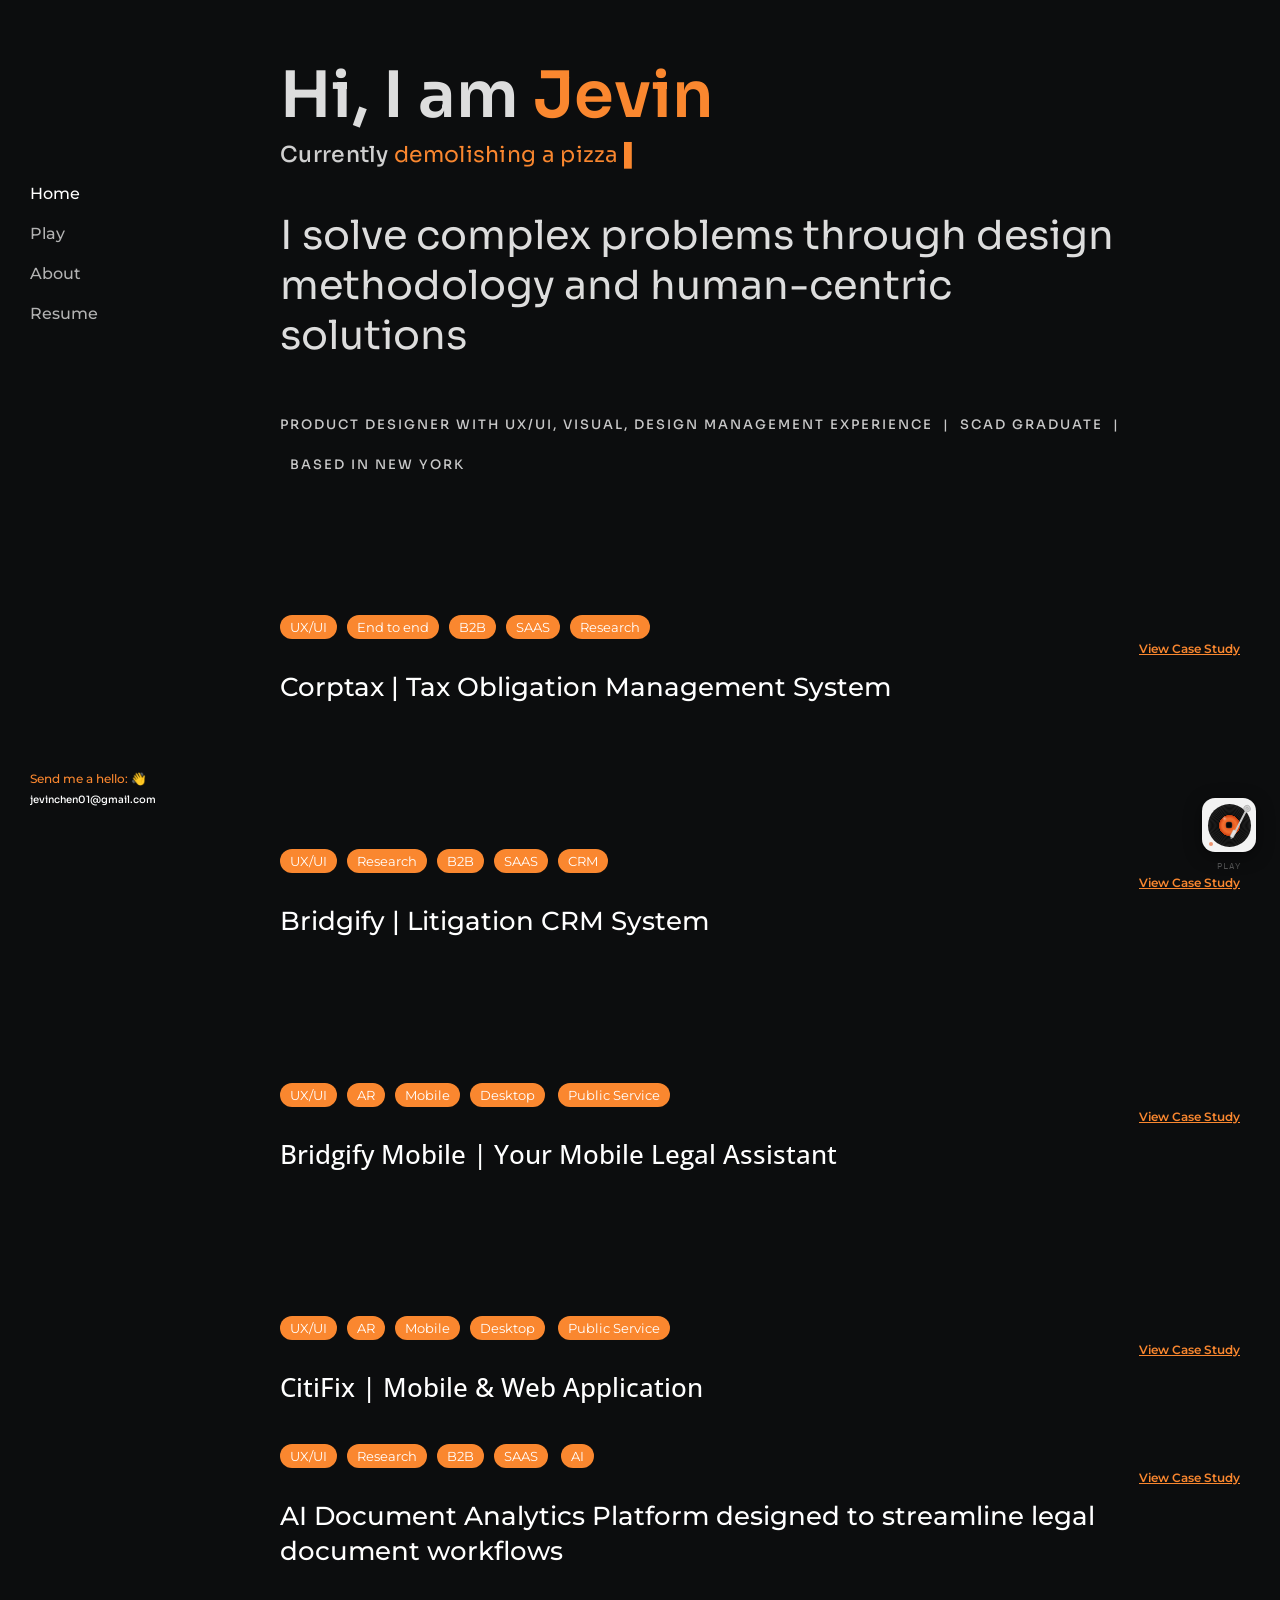
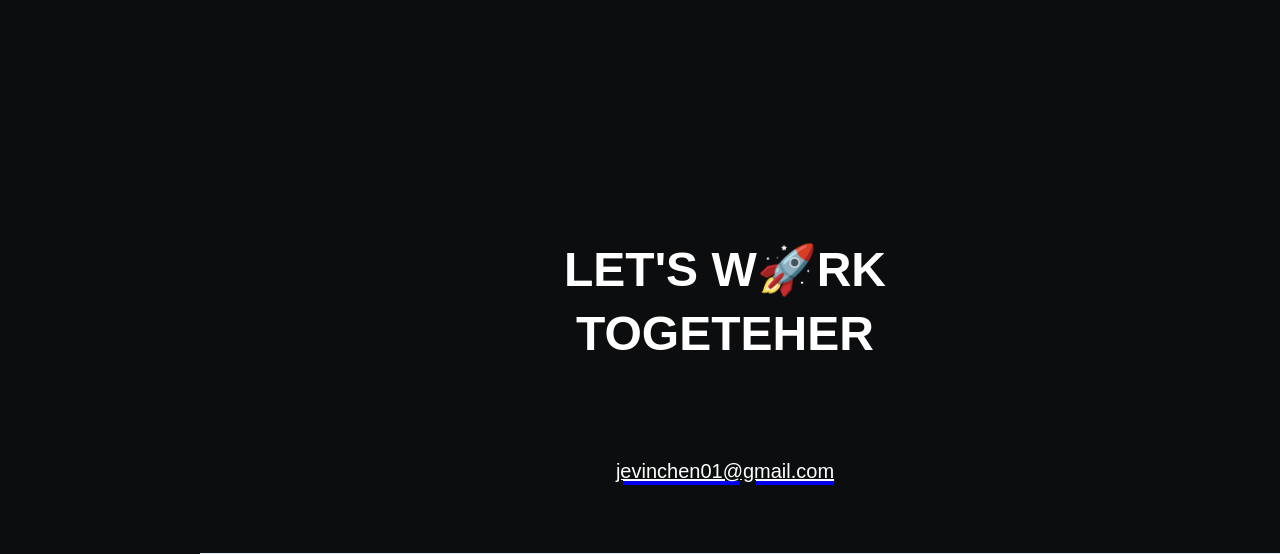
==== commit 6feba08e: "Improve page load performance - Replace blocking WebFont.js (8 fonts) with async Google Fonts link (" ====
--- a/index.html
+++ b/index.html
@@ -7,8 +7,7 @@
   <link href="webflow.css" rel="stylesheet" type="text/css"/>
   <link href="https://fonts.googleapis.com" rel="preconnect"/>
   <link href="https://fonts.gstatic.com" rel="preconnect" crossorigin="anonymous"/>
-  <script src="https://ajax.googleapis.com/ajax/libs/webfont/1.6.26/webfont.js" type="text/javascript"></script>
-  <script type="text/javascript">WebFont.load({google:{families:["Montserrat:100,100italic,200,200italic,300,300italic,400,400italic,500,500italic,600,600italic,700,700italic,800,800italic,900,900italic","Open Sans:300,300italic,400,400italic,600,600italic,700,700italic,800,800italic","Lato:100,100italic,300,300italic,400,400italic,700,700italic,900,900italic","Bebas Neue:300,400,500,600,700","IBM Plex Mono:300,400,500,600,700","Paprika:300,400,500,600,700","Poppins:300,400,500,600,700","Sora:300,400,500,600,700"]}});</script>
+  <link rel="stylesheet" href="https://fonts.googleapis.com/css2?family=IBM+Plex+Mono:wght@400;500&family=Montserrat:ital,wght@0,400;0,600;0,700;0,800;1,400&family=Open+Sans:wght@300;400;600;700&family=Sora:wght@400;600&display=swap"/>
   <script type="text/javascript">!function(o,c){var n=c.documentElement,t=" w-mod-";n.className+=t+"js",("ontouchstart"in o||o.DocumentTouch&&c instanceof DocumentTouch)&&(n.className+=t+"touch")}(window,document);</script>
   <link href="https://cdn.prod.website-files.com/62a3a593b5da70aec51808b2/62b72069302e9aea03489800_%E6%9C%AA%E6%A0%87%E9%A2%98-1.png" rel="shortcut icon" type="image/x-icon"/>
   <link rel="stylesheet" href="style.css"/>
@@ -17,17 +16,17 @@
 
   <div data-animation="over-left" class="navbar w-nav" data-easing2="ease-out" data-easing="ease" data-collapse="all" role="banner" data-no-scroll="1" data-duration="400" data-doc-height="1">
     <a href="/" aria-current="page" class="link-block-8 w-inline-block w--current">
-      <img src="https://cdn.prod.website-files.com/62a3a593b5da70aec51808b2/62ac92288ea866039c168266_creative-letter-jc-logo-design-2985177%202.png" loading="lazy" alt="" class="image-3"/>
+      <img src="https://cdn.prod.website-files.com/62a3a593b5da70aec51808b2/62ac92288ea866039c168266_creative-letter-jc-logo-design-2985177%202.png" alt="" class="image-3"/>
     </a>
     <a href="/" aria-current="page" class="navigation-bar w-nav-link w--current">Home</a>
     <a href="playground/" class="navigation-bar w-nav-link">Play</a>
     <a href="about-jevin/" class="navigation-bar w-nav-link">About</a>
     <a href="https://docs.google.com/document/d/1zpFUreQxW5g5SdFqbfc6gT8woFG2w22u3mw7b-ulePU/edit?usp=sharing" target="_blank" class="navigation-bar w-nav-link">Resume</a>
     <a href="https://www.instagram.com/jevin_chen/" target="_blank" class="link-block-5 w-inline-block">
-      <img src="https://cdn.prod.website-files.com/62a3a593b5da70aec51808b2/62b7643ef1e18efab74a6923_87390.png" loading="lazy" alt="" class="image-4"/>
+      <img src="https://cdn.prod.website-files.com/62a3a593b5da70aec51808b2/62b7643ef1e18efab74a6923_87390.png" alt="" class="image-4"/>
     </a>
     <a href="https://www.linkedin.com/in/jiyuan-jevin-chen-6b4356196/" target="_blank" class="w-inline-block">
-      <img src="https://cdn.prod.website-files.com/62a3a593b5da70aec51808b2/62b765334d1206463731f46e_174857%E5%89%AF%E6%9C%AC.png" loading="lazy" alt="" class="image-4"/>
+      <img src="https://cdn.prod.website-files.com/62a3a593b5da70aec51808b2/62b765334d1206463731f46e_174857%E5%89%AF%E6%9C%AC.png" alt="" class="image-4"/>
     </a>
     <p class="paragraph-4"><span>Send me a hello: 👋</span><a href="mailto:jevinchen01@gmail.com" class="link-7"><span class="text-span"><strong class="bold-text">jevinchen01@gmail.com</strong></span></a></p>
   </div>
@@ -85,6 +84,6 @@
     <p class="paragraph-24"><strong>LET'S W🚀RK<br/></strong><strong>TOGETEHER<br/><br/></strong><a href="mailto:jevinchen01@gmail.com"><span class="text-span-38"><strong class="bold-text-2">jevinchen01@gmail.com<br/></strong></span></a></p>
   </section>
 
-  <script src="script.js"></script>
+  <script src="script.js" defer></script>
 </body>
 </html>
--- a/style.css
+++ b/style.css
@@ -1,4 +1,77 @@
 /* Overrides & additions on top of webflow.css */
+
+/* ProsePro — clean light dashboard mock cover (matches Tencent image 2.59:1).
+   Sized in container-query units (cqw) so it scales like an image at any width. */
+a.link-block-2, a.link-block-2-copy { text-decoration: none; }
+.pp-cover, .pp-cover * { text-decoration: none !important; }
+.pp-cover {
+  width: 100%;
+  aspect-ratio: 3056 / 1180;          /* = the Tencent image ratio */
+  container-type: inline-size;
+  box-sizing: border-box;
+  display: flex;
+  align-items: center;
+  justify-content: center;
+  padding: 3cqw;
+  border-radius: 16px;
+  background: linear-gradient(160deg, #eef1f7 0%, #f7f8fb 55%, #ffffff 100%);
+  font-family: "Open Sans", sans-serif;
+  overflow: hidden;
+}
+.pp-window {
+  width: 100%;
+  background: #fbfcfe;
+  border: 1px solid #e7eaf0;
+  border-radius: 1.6cqw;
+  box-shadow: 0 2cqw 5cqw rgba(20, 30, 60, 0.12);
+  overflow: hidden;
+}
+.pp-bar {
+  display: flex; align-items: center; gap: 1cqw;
+  padding: 1.1cqw 2.2cqw;
+  background: #f1f3f8; border-bottom: 1px solid #e7eaf0;
+}
+.pp-bar .pp-d { width: 1.1cqw; height: 1.1cqw; border-radius: 50%; background: #cfd5e0; }
+.pp-bar-title { margin-left: 1.4cqw; font-size: 1.55cqw; font-weight: 600; color: #8a93a6; }
+.pp-body { padding: 1.9cqw 2.2cqw; display: flex; flex-direction: column; gap: 1.5cqw; }
+.pp-banner {
+  display: flex; align-items: center; justify-content: space-between; gap: 2cqw;
+  padding: 1.7cqw 2.2cqw; border-radius: 1.6cqw;
+  background: linear-gradient(135deg, #2f6bff 0%, #2256e6 100%); color: #fff;
+}
+.pp-banner-text { display: flex; flex-direction: column; gap: 0.5cqw; }
+.pp-eyebrow {
+  align-self: flex-start;
+  font-size: 1.2cqw; font-weight: 700; letter-spacing: 0.3px; text-transform: uppercase;
+  background: rgba(255, 255, 255, 0.22); padding: 0.4cqw 1.1cqw; border-radius: 20px;
+}
+.pp-banner-title { font-size: 2.4cqw; font-weight: 700; }
+.pp-banner-sub { font-size: 1.55cqw; color: rgba(255, 255, 255, 0.85); }
+.pp-btn {
+  flex-shrink: 0; background: #fff; color: #2256e6;
+  font-size: 1.55cqw; font-weight: 700;
+  padding: 1.2cqw 1.8cqw; border-radius: 1.2cqw; white-space: nowrap;
+}
+.pp-hi { font-size: 2.5cqw; font-weight: 700; color: #1c2333; letter-spacing: -0.3px; }
+.pp-case {
+  border: 1px solid #e7eaf0; border-radius: 1.6cqw;
+  padding: 1.6cqw 2cqw; display: flex; flex-direction: column; gap: 1.4cqw;
+}
+.pp-case-grid { display: flex; gap: 4cqw; flex-wrap: nowrap; }
+.pp-case-grid > div { display: flex; flex-direction: column; gap: 0.4cqw; }
+.pp-k { font-size: 1.4cqw; color: #98a1b3; }
+.pp-v { font-size: 1.9cqw; font-weight: 600; color: #1c2333; white-space: nowrap; }
+.pp-date {
+  display: flex; align-items: center; justify-content: space-between; gap: 1cqw;
+  background: #eef3ff; border-radius: 1.2cqw; padding: 1.2cqw 1.6cqw;
+  font-size: 1.55cqw; color: #3a4660; font-weight: 500;
+}
+.pp-days { color: #2f6bff; font-weight: 600; }
+
+/* Play page — restore home-style per-project spacing (tags row removed) */
+.is-play .portfolio .title-in-home { margin-top: 22px; }
+.is-play .portfolio { margin-bottom: 60px; }
+.is-play .portfolio:last-of-type { margin-bottom: 0; }
 
 /* ═══ HOMEPAGE HERO — fun interactions (scoped to .is-home) ════════════════════ */
 
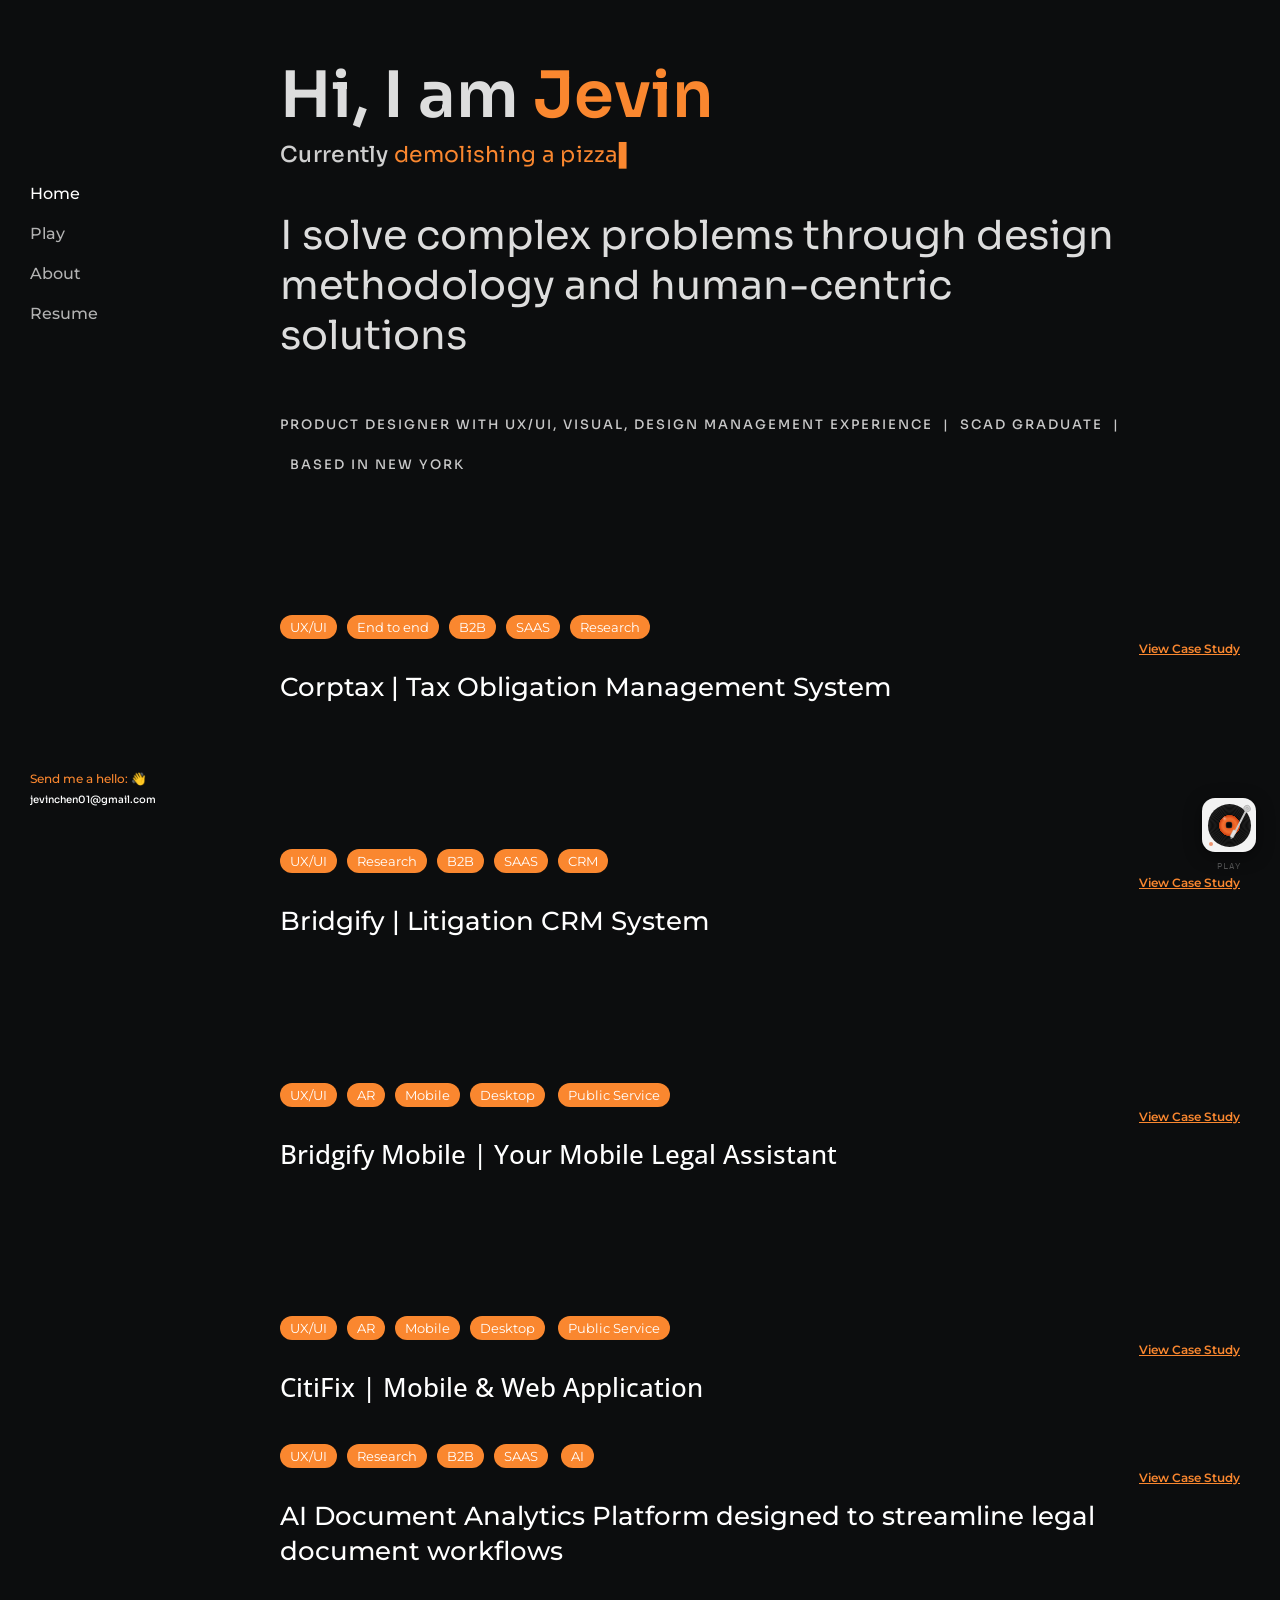
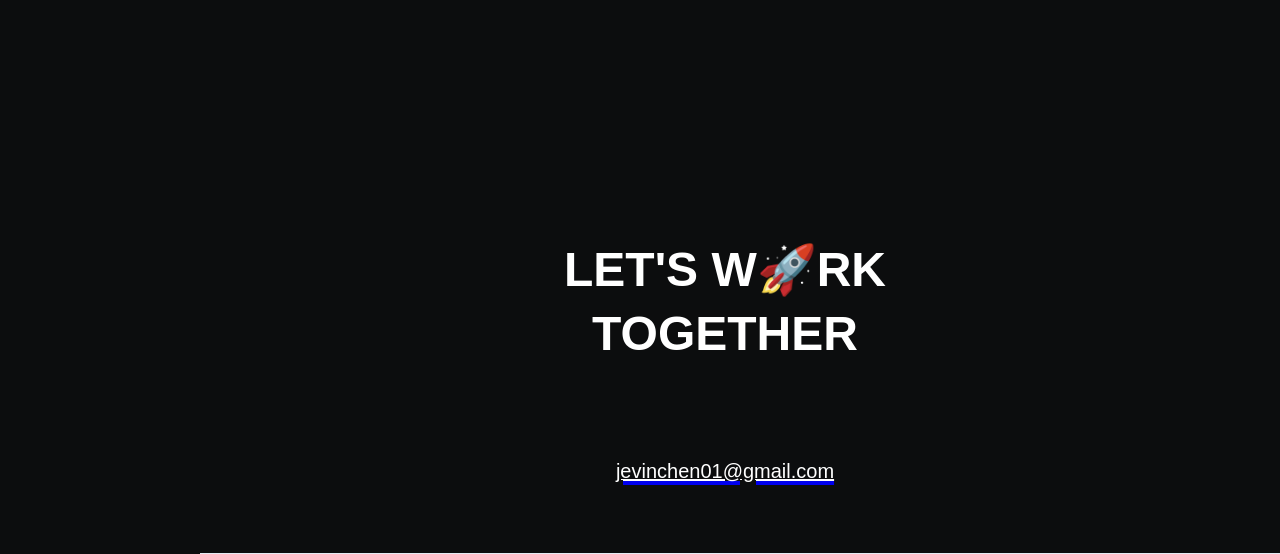
==== commit 01eaa6ce: "Fix TOGETHER typo in footer across all pages Co-Authored-By: Claude Sonnet 4.6 <noreply@anthropic.co" ====
--- a/index.html
+++ b/index.html
@@ -81,7 +81,7 @@
   </div>
 
   <section class="footer-subscribe section-17">
-    <p class="paragraph-24"><strong>LET'S W🚀RK<br/></strong><strong>TOGETEHER<br/><br/></strong><a href="mailto:jevinchen01@gmail.com"><span class="text-span-38"><strong class="bold-text-2">jevinchen01@gmail.com<br/></strong></span></a></p>
+    <p class="paragraph-24"><strong>LET'S W🚀RK<br/></strong><strong>TOGETHER<br/><br/></strong><a href="mailto:jevinchen01@gmail.com"><span class="text-span-38"><strong class="bold-text-2">jevinchen01@gmail.com<br/></strong></span></a></p>
   </section>
 
   <script src="script.js" defer></script>
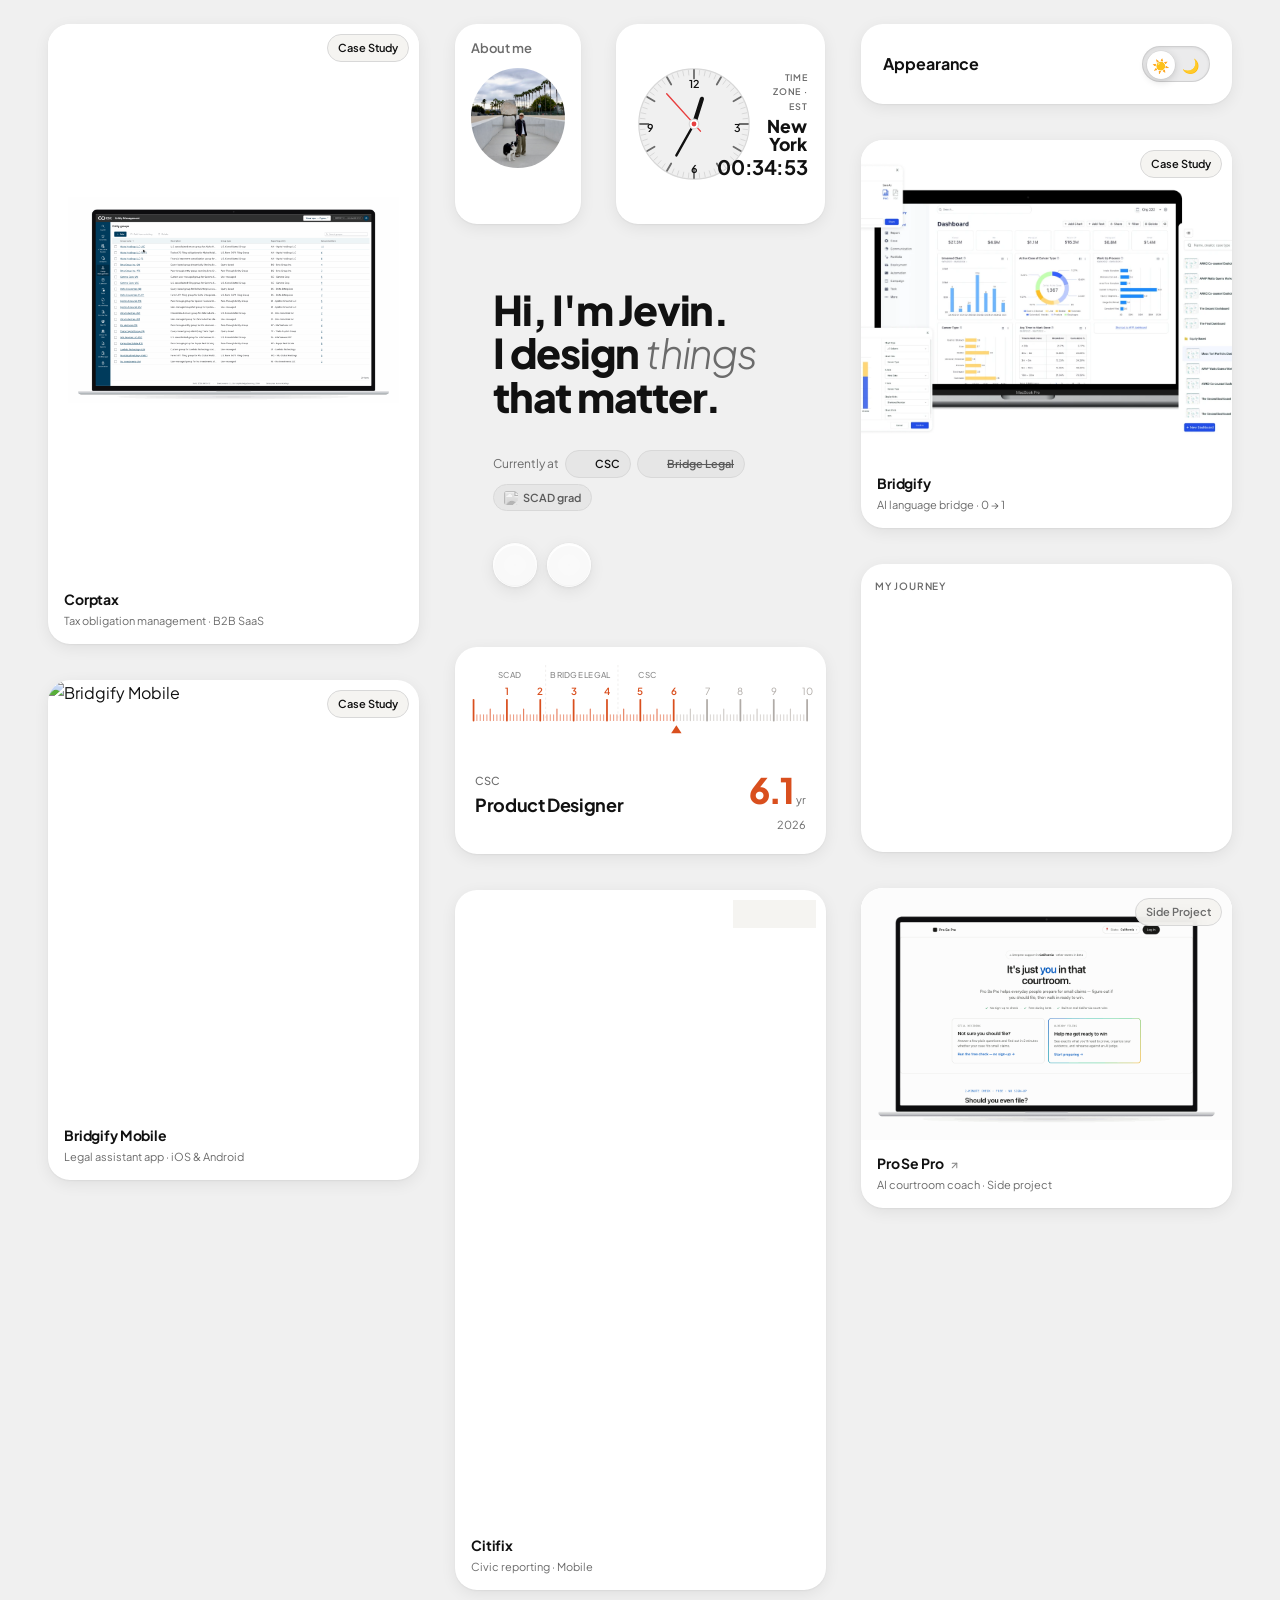
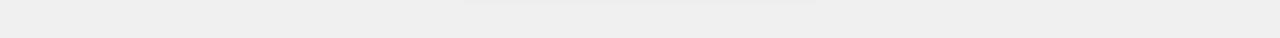
==== commit 86886261: "Rebuild portfolio: bento grid, globe, career ruler, case study drawer - Full rebuild from Webflow to" ====
--- a/index.html
+++ b/index.html
@@ -1,89 +1,833 @@
-<!DOCTYPE html><!-- This site was created in Webflow. -->
-<html data-wf-domain="www.jevinchen.com" data-wf-page="62e931ed32acc7e7e225af0f" data-wf-site="62a3a593b5da70aec51808b2">
+<!DOCTYPE html>
+<html lang="en" data-theme="light">
 <head>
-  <meta charset="utf-8"/>
-  <title>Jevin&#x27;s design</title>
-  <meta content="width=device-width, initial-scale=1" name="viewport"/>
-  <link href="webflow.css" rel="stylesheet" type="text/css"/>
-  <link href="https://fonts.googleapis.com" rel="preconnect"/>
-  <link href="https://fonts.gstatic.com" rel="preconnect" crossorigin="anonymous"/>
-  <link rel="stylesheet" href="https://fonts.googleapis.com/css2?family=IBM+Plex+Mono:wght@400;500&family=Montserrat:ital,wght@0,400;0,600;0,700;0,800;1,400&family=Open+Sans:wght@300;400;600;700&family=Sora:wght@400;600&display=swap"/>
-  <script type="text/javascript">!function(o,c){var n=c.documentElement,t=" w-mod-";n.className+=t+"js",("ontouchstart"in o||o.DocumentTouch&&c instanceof DocumentTouch)&&(n.className+=t+"touch")}(window,document);</script>
-  <link href="https://cdn.prod.website-files.com/62a3a593b5da70aec51808b2/62b72069302e9aea03489800_%E6%9C%AA%E6%A0%87%E9%A2%98-1.png" rel="shortcut icon" type="image/x-icon"/>
-  <link rel="stylesheet" href="style.css"/>
+  <meta charset="UTF-8"/>
+  <meta name="viewport" content="width=device-width, initial-scale=1.0"/>
+  <title>Jevin Chen — Product Designer</title>
+  <meta name="description" content="Product designer solving complex problems through human-centric design. Based in New York."/>
+  <link rel="stylesheet" href="css/global.css?v=28"/>
+  <link rel="stylesheet" href="css/home.css?v=40"/>
+  <link rel="stylesheet" href="css/case-study.css?v=30"/>
 </head>
-<body class="body is-home">
-
-  <div data-animation="over-left" class="navbar w-nav" data-easing2="ease-out" data-easing="ease" data-collapse="all" role="banner" data-no-scroll="1" data-duration="400" data-doc-height="1">
-    <a href="/" aria-current="page" class="link-block-8 w-inline-block w--current">
-      <img src="https://cdn.prod.website-files.com/62a3a593b5da70aec51808b2/62ac92288ea866039c168266_creative-letter-jc-logo-design-2985177%202.png" alt="" class="image-3"/>
-    </a>
-    <a href="/" aria-current="page" class="navigation-bar w-nav-link w--current">Home</a>
-    <a href="playground/" class="navigation-bar w-nav-link">Play</a>
-    <a href="about-jevin/" class="navigation-bar w-nav-link">About</a>
-    <a href="https://docs.google.com/document/d/1zpFUreQxW5g5SdFqbfc6gT8woFG2w22u3mw7b-ulePU/edit?usp=sharing" target="_blank" class="navigation-bar w-nav-link">Resume</a>
-    <a href="https://www.instagram.com/jevin_chen/" target="_blank" class="link-block-5 w-inline-block">
-      <img src="https://cdn.prod.website-files.com/62a3a593b5da70aec51808b2/62b7643ef1e18efab74a6923_87390.png" alt="" class="image-4"/>
-    </a>
-    <a href="https://www.linkedin.com/in/jiyuan-jevin-chen-6b4356196/" target="_blank" class="w-inline-block">
-      <img src="https://cdn.prod.website-files.com/62a3a593b5da70aec51808b2/62b765334d1206463731f46e_174857%E5%89%AF%E6%9C%AC.png" alt="" class="image-4"/>
-    </a>
-    <p class="paragraph-4"><span>Send me a hello: 👋</span><a href="mailto:jevinchen01@gmail.com" class="link-7"><span class="text-span"><strong class="bold-text">jevinchen01@gmail.com</strong></span></a></p>
+<body>
+
+  <!-- Custom cursor -->
+  <div id="cs-cursor">
+    <svg class="cs-cursor-arrow" viewBox="0 0 18 18" fill="none"><path d="M2 2L14 6.5L8.5 8.5L6.5 14L2 2Z" fill="currentColor"/></svg>
+    <span>View</span>
   </div>
 
-  <section class="section-24">
-    <h1 class="heading-3">
-      <span class="text-span-101 hero-line">Hi, I am </span><span class="text-span-105 hero-line">Jevin</span><br/>
-      <span class="hero-typer-line hero-line">Currently <span class="typer-text"></span><span class="typer-cursor">▌</span></span>
-      <span class="text-span-101 hero-line"><br/><strong class="bold-text-15">I solve complex problems through design methodology and human-centric solutions</strong></span>
-      <span class="text-span-106 hero-line"><br/><br/>Product Designer with UX/UI, Visual, Design Management experience&nbsp;&nbsp;|&nbsp;&nbsp;SCAD graduate&nbsp;&nbsp;|&nbsp;&nbsp;Based in New York</span>
-    </h1>
-  </section>
-
-  <div class="portfolio">
-    <a href="corptax/" class="link-block-2 w-inline-block">
-      <img src="https://cdn.prod.website-files.com/62a3a593b5da70aec51808b2/69d9850ec288ddbca925c2ec_17.png" loading="lazy" sizes="(max-width: 9858px) 100vw, 9858px" srcset="https://cdn.prod.website-files.com/62a3a593b5da70aec51808b2/69d9850ec288ddbca925c2ec_17-p-500.png 500w, https://cdn.prod.website-files.com/62a3a593b5da70aec51808b2/69d9850ec288ddbca925c2ec_17-p-800.png 800w, https://cdn.prod.website-files.com/62a3a593b5da70aec51808b2/69d9850ec288ddbca925c2ec_17-p-1080.png 1080w, https://cdn.prod.website-files.com/62a3a593b5da70aec51808b2/69d9850ec288ddbca925c2ec_17-p-1600.png 1600w, https://cdn.prod.website-files.com/62a3a593b5da70aec51808b2/69d9850ec288ddbca925c2ec_17-p-2000.png 2000w, https://cdn.prod.website-files.com/62a3a593b5da70aec51808b2/69d9850ec288ddbca925c2ec_17-p-2600.png 2600w, https://cdn.prod.website-files.com/62a3a593b5da70aec51808b2/69d9850ec288ddbca925c2ec_17-p-3200.png 3200w, https://cdn.prod.website-files.com/62a3a593b5da70aec51808b2/69d9850ec288ddbca925c2ec_17.png 9858w" alt="" class="image-16"/>
-    </a>
-    <p class="paragraph-8"><span class="tag-green">UX/UI </span><span class="tag-green">End to end </span><span class="tag">B2B </span><span class="tag">SAAS</span><span class="tag">Research </span><a href="corptax/" class="link"><span class="case-study">View Case Study</span></a></p>
-    <p class="title-in-home"><strong class="bold-text-10">Corptax | Tax Obligation Management System</strong></p>
+  <main class="canvas">
+    <div class="bento">
+
+      <!-- ── Left column ── -->
+      <div class="col-left">
+
+        <!-- Corptax -->
+        <a href="work/corptax/" data-cs="work/corptax/index.html" class="widget clickable w-project" style="height:620px;">
+          <span class="status-badge">Case Study</span>
+          <div class="project-img-wrap" style="padding: 20px; background: #ffffff;">
+            <img class="project-img" src="assets/EntityGroup_QueryBased_Create-to-Detail_white.gif" alt="Corptax" style="object-fit: contain; border-radius: 8px;"/>
+          </div>
+          <div class="project-body">
+            <p class="project-title">Corptax</p>
+            <p class="project-sub">Tax obligation management · B2B SaaS</p>
+          </div>
+        </a>
+
+        <!-- Bridgify Mobile -->
+        <a href="work/bridgifymobile/" data-cs="work/bridgifymobile/index.html" class="widget clickable w-project" style="height:500px;">
+          <span class="status-badge">Case Study</span>
+          <div class="project-img-wrap">
+            <img class="project-img" src="https://cdn.prod.website-files.com/62a3a593b5da70aec51808b2/66c1069b2514da9000331133_16.png" alt="Bridgify Mobile"/>
+          </div>
+          <div class="project-body">
+            <p class="project-title">Bridgify Mobile</p>
+            <p class="project-sub">Legal assistant app · iOS & Android</p>
+          </div>
+        </a>
+
+      </div>
+
+      <!-- ── Center column ── -->
+      <div class="col-center">
+
+        <!-- About me + NY time -->
+        <div class="center-top">
+          <a href="about/" class="widget clickable w-about" id="about-card">
+            <p class="about-label">About me</p>
+            <div class="about-photo-circle">
+              <img src="assets/jevin-headshot.jpg" alt="Jevin Chen"/>
+            </div>
+          </a>
+
+          <div class="widget w-time">
+            <svg class="analog-clock" id="analog-clock" viewBox="0 0 100 100" style="flex-shrink:0;">
+              <circle class="clock-face" cx="50" cy="50" r="46"/>
+              <g id="clock-ticks"></g>
+              <text class="clock-num" x="50"  y="13"  text-anchor="middle" dominant-baseline="hanging">12</text>
+              <text class="clock-num" x="89"  y="54"  text-anchor="end"    dominant-baseline="middle">3</text>
+              <text class="clock-num" x="50"  y="91"  text-anchor="middle">6</text>
+              <text class="clock-num" x="11"  y="54"  text-anchor="start"  dominant-baseline="middle">9</text>
+              <line class="clock-hand hour-hand"   id="hour-hand"   x1="50" y1="50" x2="50" y2="28"/>
+              <line class="clock-hand minute-hand" id="minute-hand" x1="50" y1="50" x2="50" y2="18"/>
+              <line class="clock-hand second-hand" id="second-hand" x1="50" y1="58" x2="50" y2="16"/>
+              <circle class="clock-center-ring" cx="50" cy="50" r="4"/>
+              <circle class="clock-center-dot"  cx="50" cy="50" r="2"/>
+            </svg>
+            <div class="time-info">
+              <p class="time-tz-label">TIME ZONE · EST</p>
+              <p class="time-location">New York</p>
+              <p class="time-clock" id="time-clock">--:--:--</p>
+            </div>
+          </div>
+        </div>
+
+        <!-- Hero slogan -->
+        <div class="w-hero">
+          <h1>Hi, I'm Jevin.<br>I design <em>things</em><br>that matter.</h1>
+          <div class="hero-meta">
+            <p>Currently at</p>
+            <a href="https://www.cscglobal.com" target="_blank" rel="noopener" class="pill pill-company">
+              <img src="https://www.google.com/s2/favicons?domain=cscglobal.com&sz=32" alt=""/>CSC
+            </a>
+            <a href="https://www.bridgelegal.com" target="_blank" rel="noopener" class="pill pill-company pill-retired">
+              <img src="https://www.google.com/s2/favicons?domain=bridgelegal.com&sz=32" alt=""/><span class="pill-strikethrough">Bridge Legal</span>
+            </a>
+            <span class="pill pill-company pill-retired">
+              <img src="https://www.google.com/s2/favicons?domain=scad.edu&sz=32" alt="SCAD"/>SCAD grad
+            </span>
+          </div>
+          <div class="hero-icons">
+            <a class="hero-icon-btn" href="mailto:jevinchen01@gmail.com" title="jevinchen01@gmail.com" aria-label="Email" id="lottie-email-btn">
+              <div id="lottie-email" style="width:24px;height:24px;"></div>
+            </a>
+            <a class="hero-icon-btn" href="https://www.linkedin.com/in/jevinchen" target="_blank" rel="noopener" title="LinkedIn" aria-label="LinkedIn" id="lottie-linkedin-btn">
+              <div id="lottie-linkedin" style="width:24px;height:24px;"></div>
+            </a>
+          </div>
+        </div>
+
+        <!-- Career timeline -->
+        <div class="widget w-yoe" id="career-widget">
+          <div id="yoe-ruler-wrap" class="yoe-ruler-wrap"></div>
+          <div class="yoe-footer">
+            <div>
+              <p class="yoe-company" id="career-company">CSC</p>
+              <p class="yoe-title" id="career-title">Product Designer</p>
+            </div>
+            <div class="yoe-number">
+              <span class="num" id="career-yrs">6.1</span><span class="unit"> yr</span><br>
+              <span class="unit">2026</span>
+            </div>
+          </div>
+        </div>
+
+        <!-- Citifix -->
+        <a href="work/citifix/" data-cs="work/citifix/index.html" class="widget clickable w-project" style="height:700px;">
+          <span class="status-badge">Case Study</span>
+          <div class="project-img-wrap">
+            <video class="project-img" autoplay loop muted playsinline>
+              <source src="https://cdn.prod.website-files.com/62a3a593b5da70aec51808b2%2F66be8fbe8357d12c57c353e9_Mobile%201-transcode.mp4" type="video/mp4"/>
+            </video>
+          </div>
+          <div class="project-body">
+            <p class="project-title">Citifix</p>
+            <p class="project-sub">Civic reporting · Mobile</p>
+          </div>
+        </a>
+
+      </div>
+
+      <!-- ── Right column ── -->
+      <div class="col-right">
+
+        <!-- Appearance toggle -->
+        <div class="widget w-darkmode">
+          <p class="darkmode-label">Appearance</p>
+          <div class="glass-toggle" id="glass-toggle" role="button" tabindex="0" aria-label="Toggle dark mode">
+            <div class="glass-toggle-pill" id="glass-toggle-pill"></div>
+            <span class="glass-toggle-icon glass-toggle-light">☀️</span>
+            <span class="glass-toggle-icon glass-toggle-dark">🌙</span>
+          </div>
+        </div>
+
+        <!-- Bridgify -->
+        <a href="work/bridgify/" data-cs="work/bridgify/index.html" class="widget clickable w-project">
+          <span class="status-badge">Case Study</span>
+          <div style="background: #ffffff; height: 320px; overflow: hidden; flex-shrink: 0;">
+            <img src="assets/bridgify-cover.webp" alt="Bridgify" style="width: 100%; height: 100%; object-fit: cover; object-position: center 15%; display: block; transition: transform 0.5s ease;"/>
+          </div>
+          <div class="project-body">
+            <p class="project-title">Bridgify</p>
+            <p class="project-sub">AI language bridge · 0 → 1</p>
+          </div>
+        </a>
+
+        <!-- Journey world map -->
+        <div class="widget w-journey-map">
+          <p class="journey-map-label">My Journey</p>
+          <div id="world-map"></div>
+        </div>
+
+        <!-- Pro Se Pro side project -->
+        <a href="https://prosepro.io" target="_blank" rel="noopener" class="widget clickable w-project w-prosepro" style="height:320px;">
+          <span class="status-badge side-project">Side Project</span>
+          <div class="project-img-wrap" style="background:#ffffff;">
+            <img class="project-img" src="assets/prosepro-hero-15s-white.gif" alt="Pro Se Pro app" style="object-position: center top;"/>
+          </div>
+          <div class="project-body">
+            <p class="project-title">Pro Se Pro <svg style="display:inline;vertical-align:middle;margin-left:4px;width:11px;height:11px;opacity:0.5" viewBox="0 0 24 24" fill="none" stroke="currentColor" stroke-width="2.2" stroke-linecap="round" stroke-linejoin="round"><line x1="7" y1="17" x2="17" y2="7"/><polyline points="7 7 17 7 17 17"/></svg></p>
+            <p class="project-sub">AI courtroom coach · Side project</p>
+          </div>
+        </a>
+
+      </div>
+
+    </div>
+  </main>
+
+  <!-- Case study full-page overlay -->
+  <div class="cs-backdrop" id="cs-backdrop"></div>
+
+  <!-- Floating top nav pill — outside drawer so position:fixed stays relative to viewport -->
+  <div class="cs-top-nav" id="cs-top-nav">
+    <div class="cs-top-dots">
+      <span class="cs-nav-dot" title="Corptax"></span>
+      <span class="cs-nav-dot" title="Citifix"></span>
+      <span class="cs-nav-dot" title="Bridgify"></span>
+      <span class="cs-nav-dot" title="Bridgify Mobile"></span>
+    </div>
+    <div class="cs-top-center">
+      <button class="cs-top-arrow" id="cs-top-prev" aria-label="Previous" disabled>
+        <svg viewBox="0 0 24 24" fill="none" stroke="currentColor" stroke-width="2" stroke-linecap="round" stroke-linejoin="round"><polyline points="15 18 9 12 15 6"/></svg>
+      </button>
+      <span class="cs-top-title" id="cs-top-title"></span>
+      <button class="cs-top-arrow" id="cs-top-next" aria-label="Next" disabled>
+        <svg viewBox="0 0 24 24" fill="none" stroke="currentColor" stroke-width="2" stroke-linecap="round" stroke-linejoin="round"><polyline points="9 18 15 12 9 6"/></svg>
+      </button>
+    </div>
   </div>
 
-  <div class="portfolio">
-    <a href="bridgify-redesign/" class="link-block-2-copy w-inline-block">
-      <img src="https://cdn.prod.website-files.com/62a3a593b5da70aec51808b2/66ff5e3f9a10f57c14253e8e_17.png" loading="lazy" sizes="(max-width: 9858px) 100vw, 9858px" srcset="https://cdn.prod.website-files.com/62a3a593b5da70aec51808b2/66ff5e3f9a10f57c14253e8e_17-p-500.png 500w, https://cdn.prod.website-files.com/62a3a593b5da70aec51808b2/66ff5e3f9a10f57c14253e8e_17-p-800.png 800w, https://cdn.prod.website-files.com/62a3a593b5da70aec51808b2/66ff5e3f9a10f57c14253e8e_17-p-1080.png 1080w, https://cdn.prod.website-files.com/62a3a593b5da70aec51808b2/66ff5e3f9a10f57c14253e8e_17-p-1600.png 1600w, https://cdn.prod.website-files.com/62a3a593b5da70aec51808b2/66ff5e3f9a10f57c14253e8e_17-p-2000.png 2000w, https://cdn.prod.website-files.com/62a3a593b5da70aec51808b2/66ff5e3f9a10f57c14253e8e_17-p-2600.png 2600w, https://cdn.prod.website-files.com/62a3a593b5da70aec51808b2/66ff5e3f9a10f57c14253e8e_17-p-3200.png 3200w, https://cdn.prod.website-files.com/62a3a593b5da70aec51808b2/66ff5e3f9a10f57c14253e8e_17.png 9858w" alt="" class="image-16"/>
-    </a>
-    <p class="paragraph-8"><span class="tag-green">UX/UI </span><span class="tag-green">Research </span><span class="tag">B2B </span><span class="tag">SAAS</span><span class="tag">CRM </span><a href="bridgify-redesign/" class="link"><span class="case-study">View Case Study</span></a></p>
-    <p class="title-in-home"><strong class="bold-text-10">Bridgify | Litigation CRM System</strong></p>
+  <!-- Separate close button — outside drawer, fixed to viewport top right -->
+  <button class="cs-close-btn" id="cs-nav-close" aria-label="Close">
+    <svg viewBox="0 0 24 24" fill="none" stroke="currentColor" stroke-width="2" stroke-linecap="round" stroke-linejoin="round"><line x1="18" y1="6" x2="6" y2="18"/><line x1="6" y1="6" x2="18" y2="18"/></svg>
+  </button>
+
+  <div class="cs-drawer" id="cs-drawer" role="dialog" aria-modal="true">
+    <div id="cs-content"></div>
+
+    <!-- Bottom prev/next (hidden — kept for keyboard/arrow fallback) -->
+    <button id="cs-nav-prev" style="display:none" aria-label="Previous"></button>
+    <button id="cs-nav-next" style="display:none" aria-label="Next"></button>
   </div>
 
-  <div class="portfolio">
-    <a href="bridgify-mobile/" class="link-block-2-copy w-inline-block">
-      <img src="https://cdn.prod.website-files.com/62a3a593b5da70aec51808b2/66c110e09c2cf228fd6be64b_15.png" loading="lazy" sizes="(max-width: 3286px) 100vw, 3286px" srcset="https://cdn.prod.website-files.com/62a3a593b5da70aec51808b2/66c110e09c2cf228fd6be64b_15-p-500.png 500w, https://cdn.prod.website-files.com/62a3a593b5da70aec51808b2/66c110e09c2cf228fd6be64b_15-p-800.png 800w, https://cdn.prod.website-files.com/62a3a593b5da70aec51808b2/66c110e09c2cf228fd6be64b_15-p-1080.png 1080w, https://cdn.prod.website-files.com/62a3a593b5da70aec51808b2/66c110e09c2cf228fd6be64b_15-p-1600.png 1600w, https://cdn.prod.website-files.com/62a3a593b5da70aec51808b2/66c110e09c2cf228fd6be64b_15-p-2000.png 2000w, https://cdn.prod.website-files.com/62a3a593b5da70aec51808b2/66c110e09c2cf228fd6be64b_15-p-2600.png 2600w, https://cdn.prod.website-files.com/62a3a593b5da70aec51808b2/66c110e09c2cf228fd6be64b_15-p-3200.png 3200w, https://cdn.prod.website-files.com/62a3a593b5da70aec51808b2/66c110e09c2cf228fd6be64b_15.png 3286w" alt="" class="image-16"/>
-    </a>
-    <p class="paragraph-8"><span class="tag-green">UX/UI </span><span class="tag-green">AR </span><span class="tag">Mobile </span><span class="tag">Desktop</span> <span class="tag">Public Service </span><a href="bridgify-mobile/" class="link"><span class="case-study">View Case Study</span></a></p>
-    <p class="title-in-home">Bridgify Mobile | Your Mobile Legal Assistant</p>
+  <!-- About me popup -->
+  <div class="about-backdrop" id="about-backdrop"></div>
+  <div class="about-modal" id="about-modal" role="dialog" aria-modal="true">
+    <button class="about-modal-close" id="about-modal-close" aria-label="Close">
+      <svg viewBox="0 0 24 24" fill="none" stroke="currentColor" stroke-width="2" stroke-linecap="round" stroke-linejoin="round"><line x1="18" y1="6" x2="6" y2="18"/><line x1="6" y1="6" x2="18" y2="18"/></svg>
+    </button>
+
+    <!-- Left sidebar -->
+    <div class="about-modal-sidebar">
+      <div class="about-modal-photo">
+        <img src="assets/jevin-headshot.jpg" alt="Jevin Chen"/>
+      </div>
+      <div class="about-modal-sidebar-foot">
+        <p class="about-modal-name">Jevin Chen</p>
+        <p class="about-modal-role">Product Designer · New York</p>
+        <div class="about-modal-links">
+          <a href="mailto:jevinchen01@gmail.com" class="about-modal-link">Email</a>
+          <a href="https://www.linkedin.com/in/jevinchen" target="_blank" rel="noopener" class="about-modal-link">LinkedIn</a>
+        </div>
+      </div>
+    </div>
+
+    <!-- Right scrollable content -->
+    <div class="about-modal-body">
+      <p class="about-modal-bio">Product designer based in New York with an architecture background. I believe design is always about imagining experiences that would inspire the designed target users — and the greatest satisfaction comes when your design intention is appreciated by whoever comes across it.</p>
+      <p class="about-modal-bio" style="margin-top:-10px;">See my work rather than my words to gain a better understanding. Feel free to drop me a message or email me at jevinchen01@gmail.com.</p>
+
+      <div class="about-section">
+        <p class="about-section-label">NOW</p>
+        <div class="about-now-card">
+          <p class="about-now-item">🎨 Designing product at NYC — shipping features users actually love</p>
+          <p class="about-now-item">🤖 Exploring how AI can make design workflows faster without losing the human touch</p>
+          <p class="about-now-item">🏛️ Building ProsePro — helping real people navigate small claims court</p>
+        </div>
+      </div>
+
+      <div class="about-section">
+        <p class="about-section-label">BACKGROUND</p>
+        <div class="about-tags">
+          <a href="https://www.cscglobal.com" target="_blank" rel="noopener" class="about-tag-company">
+            <img src="https://www.google.com/s2/favicons?domain=cscglobal.com&sz=32" alt="CSC"/>CSC
+          </a>
+          <a href="https://www.bridgelegal.com" target="_blank" rel="noopener" class="about-tag-company">
+            <img src="https://www.google.com/s2/favicons?domain=bridgelegal.com&sz=32" alt="Bridge Legal"/>Bridge Legal
+          </a>
+          <span class="about-tag-scad">
+            <img src="https://www.google.com/s2/favicons?domain=scad.edu&sz=64" alt="SCAD"/>SCAD
+          </span>
+          <span class="about-tag">✏️ Product Design</span>
+          <span class="about-tag">🔍 UX / UI</span>
+          <span class="about-tag">🎨 Visual Design</span>
+          <span class="about-tag">📐 Architecture</span>
+          <span class="about-tag">🗽 New York</span>
+        </div>
+      </div>
+
+      <div class="about-section">
+        <p class="about-section-label">TOOLS</p>
+        <div class="about-tags">
+          <span class="about-tag">🖌️ Figma</span>
+          <span class="about-tag">🌐 Webflow</span>
+          <span class="about-tag">📋 Notion</span>
+          <span class="about-tag">🧠 Framer</span>
+          <span class="about-tag">💻 HTML / CSS</span>
+        </div>
+      </div>
+
+      <div class="about-section">
+        <p class="about-section-label">CONNECT</p>
+        <div class="about-tags">
+          <a href="https://www.instagram.com/jevinchen" target="_blank" rel="noopener" class="about-modal-link">📸 Instagram</a>
+          <a href="https://www.linkedin.com/in/jevinchen" target="_blank" rel="noopener" class="about-modal-link">💼 LinkedIn</a>
+          <a href="mailto:jevinchen01@gmail.com" class="about-modal-link">✉️ Email</a>
+        </div>
+      </div>
+    </div>
   </div>
 
-  <div class="portfolio">
-    <a href="citifix/" class="link-block-2-copy w-inline-block">
-      <img src="https://cdn.prod.website-files.com/62a3a593b5da70aec51808b2/66be71d75caa8e3b18551cfc_14.png" loading="lazy" sizes="(max-width: 6572px) 100vw, 6572px, 100vw" srcset="https://cdn.prod.website-files.com/62a3a593b5da70aec51808b2/66be71d75caa8e3b18551cfc_14-p-500.png 500w, https://cdn.prod.website-files.com/62a3a593b5da70aec51808b2/66be71d75caa8e3b18551cfc_14-p-800.png 800w, https://cdn.prod.website-files.com/62a3a593b5da70aec51808b2/66be71d75caa8e3b18551cfc_14-p-1080.png 1080w, https://cdn.prod.website-files.com/62a3a593b5da70aec51808b2/66be71d75caa8e3b18551cfc_14-p-1600.png 1600w, https://cdn.prod.website-files.com/62a3a593b5da70aec51808b2/66be71d75caa8e3b18551cfc_14-p-2000.png 2000w, https://cdn.prod.website-files.com/62a3a593b5da70aec51808b2/66be71d75caa8e3b18551cfc_14-p-2600.png 2600w, https://cdn.prod.website-files.com/62a3a593b5da70aec51808b2/66be71d75caa8e3b18551cfc_14-p-3200.png 3200w, https://cdn.prod.website-files.com/62a3a593b5da70aec51808b2/66be71d75caa8e3b18551cfc_14.png 6572w" alt="" class="image-16"/>
-    </a>
-    <p class="paragraph-8"><span class="tag-green">UX/UI </span><span class="tag-green">AR </span><span class="tag">Mobile </span><span class="tag">Desktop</span> <span class="tag">Public Service </span><a href="citifix/" class="link"><span class="case-study">View Case Study</span></a></p>
-    <p class="title-in-home">CitiFix | Mobile &amp; Web Application</p>
-  </div>
-
-  <div class="portfolio">
-    <a href="bridgify-ai/" class="link-block-2 w-inline-block">
-      <img src="https://cdn.prod.website-files.com/62a3a593b5da70aec51808b2/65b4603f07e3f79909d36271_Group%201000004120.png" loading="lazy" sizes="(max-width: 3126px) 100vw, 3126px" srcset="https://cdn.prod.website-files.com/62a3a593b5da70aec51808b2/65b4603f07e3f79909d36271_Group%201000004120-p-500.png 500w, https://cdn.prod.website-files.com/62a3a593b5da70aec51808b2/65b4603f07e3f79909d36271_Group%201000004120-p-800.png 800w, https://cdn.prod.website-files.com/62a3a593b5da70aec51808b2/65b4603f07e3f79909d36271_Group%201000004120-p-1080.png 1080w, https://cdn.prod.website-files.com/62a3a593b5da70aec51808b2/65b4603f07e3f79909d36271_Group%201000004120-p-1600.png 1600w, https://cdn.prod.website-files.com/62a3a593b5da70aec51808b2/65b4603f07e3f79909d36271_Group%201000004120-p-2000.png 2000w, https://cdn.prod.website-files.com/62a3a593b5da70aec51808b2/65b4603f07e3f79909d36271_Group%201000004120-p-2600.png 2600w, https://cdn.prod.website-files.com/62a3a593b5da70aec51808b2/65b4603f07e3f79909d36271_Group%201000004120.png 3126w" alt="" class="image-16"/>
-    </a>
-    <p class="paragraph-8"><span class="tag-green">UX/UI </span><span class="tag-green">Research </span><span class="tag">B2B </span><span class="tag">SAAS</span> <span class="tag">AI </span><a href="bridgify-ai/" class="link"><span class="case-study">View Case Study</span></a></p>
-    <p class="title-in-home"><strong class="bold-text-10">AI Document Analytics Platform designed to streamline legal document workflows</strong></p>
-  </div>
-
-  <section class="footer-subscribe section-17">
-    <p class="paragraph-24"><strong>LET'S W🚀RK<br/></strong><strong>TOGETHER<br/><br/></strong><a href="mailto:jevinchen01@gmail.com"><span class="text-span-38"><strong class="bold-text-2">jevinchen01@gmail.com<br/></strong></span></a></p>
-  </section>
-
-  <script src="script.js" defer></script>
+  <script>
+    // Dark mode
+    function setTheme(t) {
+      document.documentElement.setAttribute('data-theme', t);
+      const pill = document.getElementById('glass-toggle-pill');
+      if (pill) pill.classList.toggle('dark', t === 'dark');
+      localStorage.setItem('theme', t);
+    }
+    (function() {
+      const toggle = document.getElementById('glass-toggle');
+      if (toggle) {
+        toggle.addEventListener('click', () => {
+          const cur = document.documentElement.getAttribute('data-theme') || 'light';
+          setTheme(cur === 'light' ? 'dark' : 'light');
+        });
+        toggle.addEventListener('keydown', e => { if (e.key === 'Enter' || e.key === ' ') toggle.click(); });
+      }
+      setTheme(localStorage.getItem('theme') || 'light');
+    })();
+
+    // Build clock tick marks
+    (function() {
+      const g = document.getElementById('clock-ticks');
+      if (!g) return;
+      for (let i = 0; i < 60; i++) {
+        const angle = (i / 60) * 2 * Math.PI - Math.PI / 2;
+        const isHour = i % 5 === 0;
+        const r1 = isHour ? 38 : 41;
+        const r2 = 45;
+        const x1 = 50 + r1 * Math.cos(angle);
+        const y1 = 50 + r1 * Math.sin(angle);
+        const x2 = 50 + r2 * Math.cos(angle);
+        const y2 = 50 + r2 * Math.sin(angle);
+        const line = document.createElementNS('http://www.w3.org/2000/svg', 'line');
+        line.setAttribute('x1', x1); line.setAttribute('y1', y1);
+        line.setAttribute('x2', x2); line.setAttribute('y2', y2);
+        line.setAttribute('stroke', isHour ? 'var(--text-muted)' : 'var(--border)');
+        line.setAttribute('stroke-width', isHour ? '1.5' : '0.8');
+        line.setAttribute('stroke-linecap', 'round');
+        g.appendChild(line);
+      }
+    })();
+
+    // New York time + analog clock
+    function updateTime() {
+      const now = new Date();
+      const tz = 'America/New_York';
+      document.getElementById('time-clock').textContent =
+        now.toLocaleTimeString('en-US', { timeZone: tz, hour: '2-digit', minute: '2-digit', second: '2-digit', hour12: false });
+
+      const nyStr = now.toLocaleString('en-US', { timeZone: tz, hour: 'numeric', minute: 'numeric', second: 'numeric', hour12: false });
+      const [h, m, s] = nyStr.split(':').map(Number);
+      const hourDeg   = (h % 12) * 30 + m * 0.5 + s * (0.5 / 60);
+      const minuteDeg = m * 6 + s * 0.1;
+      const secondDeg = s * 6;
+
+      const cx = 50, cy = 50;
+      function pt(deg, len) {
+        const rad = (deg - 90) * Math.PI / 180;
+        return { x: cx + len * Math.cos(rad), y: cy + len * Math.sin(rad) };
+      }
+      // tail for second hand (counterweight)
+      function tail(deg, len) {
+        const rad = (deg + 90) * Math.PI / 180;
+        return { x: cx + len * Math.cos(rad), y: cy + len * Math.sin(rad) };
+      }
+
+      const he = pt(hourDeg, 22);
+      const me = pt(minuteDeg, 30);
+      const se = pt(secondDeg, 34);
+      const st = tail(secondDeg, 8); // tail start
+
+      const hh = document.getElementById('hour-hand');
+      const mh = document.getElementById('minute-hand');
+      const sh = document.getElementById('second-hand');
+      if (hh) { hh.setAttribute('x2', he.x); hh.setAttribute('y2', he.y); }
+      if (mh) { mh.setAttribute('x2', me.x); mh.setAttribute('y2', me.y); }
+      if (sh) {
+        sh.setAttribute('x1', st.x); sh.setAttribute('y1', st.y);
+        sh.setAttribute('x2', se.x); sh.setAttribute('y2', se.y);
+      }
+    }
+    updateTime();
+    setInterval(updateTime, 1000);
+
+    // Career ruler — horizontal tick ruler showing total YOE
+    (function () {
+      const segments = [
+        { key: 'SCAD',        label: 'SCAD',        title: 'M.A. Design Management', detail: 'Sep 2020 – Nov 2022 · Savannah, GA', start: 0,    end: 2.16 },
+        { key: 'BridgeLegal', label: 'Bridge Legal',title: 'Product Designer',        detail: 'Nov 2022 – Dec 2024 · New York',     start: 2.16, end: 4.25 },
+        { key: 'CSC',         label: 'CSC',         title: 'Product Designer',        detail: 'Jan 2025 – Present · New York',      start: 4.33, end: 6.08 },
+      ];
+
+      const totalYrs = 6.08;
+      const maxYr    = 10;
+      const compEl   = document.getElementById('career-company');
+      const titlEl   = document.getElementById('career-title');
+      const yrsEl    = document.getElementById('career-yrs');
+      const wrap     = document.getElementById('yoe-ruler-wrap');
+
+      const ORANGE     = '#D94F1E';
+      const ORANGE_LT  = '#E88060';
+      const GREY       = '#D0CCC8';
+      const GREY_DARK  = '#B0ABA7';
+
+      function segAtYr(yr) {
+        return segments.slice().reverse().find(s => yr >= s.start && yr < s.end) || null;
+      }
+
+      function draw() {
+        const W = 320, H = 80;
+        const padL = 16, padR = 16;
+        const baseY = 48;
+        const xAt = yr => padL + (yr / maxYr) * (W - padL - padR);
+
+        let ticks = '', yearLabels = '', segLabels = '';
+
+        // Ticks every 0.1yr (10 per year), whole = tall, 0.5 = medium, 0.1 = short
+        for (let i = 0; i <= maxYr * 10; i++) {
+          const yr      = i / 10;
+          const isWhole = i % 10 === 0;
+          const isHalf  = i % 5 === 0 && !isWhole;
+          const h       = isWhole ? 18 : isHalf ? 10 : 5;
+          const x       = xAt(yr).toFixed(2);
+          const filled  = yr <= totalYrs;
+          const color   = filled ? (isWhole ? ORANGE : ORANGE_LT) : (isWhole ? GREY_DARK : GREY);
+          const sw      = isWhole ? 1.5 : isHalf ? 1 : 0.7;
+          ticks += `<line x1="${x}" y1="${baseY - h}" x2="${x}" y2="${baseY}" stroke="${color}" stroke-width="${sw}" stroke-linecap="round"/>`;
+
+          if (isWhole && yr > 0) {
+            const lc = filled ? ORANGE : GREY_DARK;
+            const fw = filled ? '600' : '400';
+            yearLabels += `<text x="${x}" y="${baseY - h - 4}" text-anchor="middle" font-size="8.5" font-weight="${fw}" fill="${lc}" font-family="'Plus Jakarta Sans',sans-serif">${yr}</text>`;
+          }
+        }
+
+        // Segment labels above the ruler
+        segments.forEach(seg => {
+          const xMid = ((xAt(seg.start) + xAt(seg.end)) / 2).toFixed(1);
+          const filled = seg.start < totalYrs;
+          const lc = filled ? '#888' : GREY_DARK;
+          segLabels += `<text x="${xMid}" y="11" text-anchor="middle" font-size="7" font-weight="500" fill="${lc}" font-family="'Plus Jakarta Sans',sans-serif" letter-spacing="0.03em">${seg.label.toUpperCase()}</text>`;
+          // thin separator line
+          const x1 = xAt(seg.start).toFixed(2);
+          if (seg.start > 0) {
+            segLabels += `<line x1="${x1}" y1="0" x2="${x1}" y2="${baseY}" stroke="${GREY}" stroke-width="0.5" stroke-dasharray="2 2" opacity="0.5"/>`;
+          }
+        });
+
+        // Triangle pointer
+        const tx  = xAt(totalYrs).toFixed(2);
+        const tri = `<polygon points="${tx},${baseY + 4} ${(+tx - 4.5).toFixed(1)},${baseY + 11} ${(+tx + 4.5).toFixed(1)},${baseY + 11}" fill="${ORANGE}"/>`;
+
+        wrap.innerHTML = `<svg viewBox="0 0 ${W} ${H}" width="100%" xmlns="http://www.w3.org/2000/svg" style="display:block;">${segLabels}${ticks}${yearLabels}${tri}</svg>`;
+        const svgEl = wrap.querySelector('svg');
+
+        // Build overlay groups per segment for dim/highlight
+        const overlays = segments.map(seg => {
+          const overlay = document.createElementNS('http://www.w3.org/2000/svg','rect');
+          overlay.setAttribute('x', xAt(seg.start).toFixed(2));
+          overlay.setAttribute('y', '0');
+          overlay.setAttribute('width', (xAt(seg.end) - xAt(seg.start)).toFixed(2));
+          overlay.setAttribute('height', baseY + 12);
+          overlay.setAttribute('fill', 'white');
+          overlay.setAttribute('opacity', '0');
+          overlay.style.transition = 'opacity 0.2s';
+          svgEl.appendChild(overlay);
+          return { seg, overlay };
+        });
+
+        // Cursor-following popover
+        let pop = document.getElementById('career-pop');
+        if (!pop) {
+          pop = document.createElement('div');
+          pop.id = 'career-pop';
+          pop.className = 'career-pop';
+          document.body.appendChild(pop);
+        }
+
+        // Hover zones per segment
+        segments.forEach((seg, i) => {
+          const zone = document.createElementNS('http://www.w3.org/2000/svg','rect');
+          zone.setAttribute('x', xAt(seg.start).toFixed(2));
+          zone.setAttribute('y', '0');
+          zone.setAttribute('width', (xAt(seg.end) - xAt(seg.start)).toFixed(2));
+          zone.setAttribute('height', baseY + 12);
+          zone.setAttribute('fill', 'transparent');
+          zone.style.cursor = 'default';
+
+          zone.addEventListener('mouseenter', () => {
+            // Dim all other overlays
+            overlays.forEach(({ overlay }, j) => {
+              overlay.setAttribute('opacity', j === i ? '0' : '0.55');
+            });
+            // Popover content
+            const dur = seg.end - seg.start;
+            const durStr = dur < 1 ? Math.round(dur * 12) + ' mo' : dur.toFixed(1).replace('.0','') + ' yr';
+            pop.innerHTML = `<strong>${seg.label}</strong><span>${seg.title}</span><span>${seg.detail} · ${durStr}</span>`;
+            pop.classList.add('visible');
+          });
+
+          zone.addEventListener('mousemove', (e) => {
+            pop.style.left = (e.clientX + 14) + 'px';
+            pop.style.top  = (e.clientY - 10) + 'px';
+          });
+
+          zone.addEventListener('mouseleave', () => {
+            overlays.forEach(({ overlay }) => overlay.setAttribute('opacity', '0'));
+            pop.classList.remove('visible');
+          });
+
+          svgEl.appendChild(zone);
+        });
+      }
+
+      draw();
+    })();
+  </script>
+  <script src="https://cdnjs.cloudflare.com/ajax/libs/bodymovin/5.12.2/lottie.min.js"></script>
+  <script>
+    // Lottie icon micro-interactions
+    (function () {
+      function makeAnim(containerId, path) {
+        return lottie.loadAnimation({
+          container: document.getElementById(containerId),
+          renderer: 'svg',
+          loop: false,
+          autoplay: false,
+          path: path,
+        });
+      }
+
+      const emailAnim = makeAnim('lottie-email',
+        'https://assets-v2.lottiefiles.com/a/0ffd580a-1167-11ee-8575-e721cf9d87eb/1hT48RUujR.json');
+      const liAnim = makeAnim('lottie-linkedin',
+        'https://assets-v2.lottiefiles.com/a/f3936906-117b-11ee-9716-b75e619ea45f/qlPQ74Asyj.json');
+
+      function wire(btnId, anim) {
+        const btn = document.getElementById(btnId);
+        if (!btn) return;
+        btn.addEventListener('mouseenter', () => { anim.setDirection(1); anim.play(); });
+        btn.addEventListener('mouseleave', () => { anim.setDirection(-1); anim.play(); });
+      }
+
+      wire('lottie-email-btn',   emailAnim);
+      wire('lottie-linkedin-btn', liAnim);
+    })();
+  </script>
+  <script src="js/drawer.js?v=4"></script>
+  <script>
+    // Bento push effect — hover one widget, others repel away
+    (function () {
+      const PUSH = 8;   // max px to push neighbours
+
+      function getCenter(el) {
+        const r = el.getBoundingClientRect();
+        return { x: r.left + r.width / 2, y: r.top + r.height / 2 };
+      }
+
+      function widgets() {
+        return Array.from(document.querySelectorAll('.bento .widget'));
+      }
+
+      function onEnter(e) {
+        const hovered = e.currentTarget;
+        const hc = getCenter(hovered);
+        widgets().forEach(w => {
+          if (w === hovered) return;
+          const wc   = getCenter(w);
+          const dx   = wc.x - hc.x;
+          const dy   = wc.y - hc.y;
+          const dist = Math.sqrt(dx * dx + dy * dy) || 1;
+          const force = Math.min(PUSH, PUSH * 220 / dist);
+          w.style.transform = `translate(${((dx / dist) * force).toFixed(2)}px, ${((dy / dist) * force).toFixed(2)}px)`;
+        });
+      }
+
+      function onLeave() {
+        widgets().forEach(w => { w.style.transform = ''; });
+      }
+
+      const ws = widgets();
+      ws.forEach(w => {
+        w.addEventListener('mouseenter', onEnter);
+        w.addEventListener('mouseleave', onLeave);
+      });
+    })();
+  </script>
+  <script src="https://cdn.jsdelivr.net/npm/d3@7/dist/d3.min.js"></script>
+  <script src="https://cdn.jsdelivr.net/npm/topojson-client@3/dist/topojson-client.min.js"></script>
+  <script>
+    // Globe (orthographic, drag-to-rotate)
+    (function () {
+      const cities = [
+        { name: "Xi'an",      lon: 108.9,  lat: 34.3, year:'2001–2020', note: "Grew up here · Studied Architecture at Xi'an Univ. of A&T",  ldx:  22, ldy: -10 },
+        { name: 'Savannah',   lon: -81.1,  lat: 32.1, year:'2020–2022', note: 'SCAD · M.A. Design Management · Fell in love with UX',        ldx:  18, ldy:  20 },
+        { name: 'Chicago',    lon: -87.6,  lat: 41.9, year:'2022',      note: 'Vee · Product Design Intern · First US industry experience',   ldx: -20, ldy: -18 },
+        { name: 'Los Angeles',lon: -118.2, lat: 34.1, year:'2023',      note: 'Bridge Legal West Coast stop · Expanded my coast map',         ldx: -22, ldy:  18 },
+        { name: 'New York',   lon: -74.0,  lat: 40.7, year:'2024–now',  note: 'Bridge Legal → CSC · Currently designing here 🗽',             ldx:  20, ldy: -18, active: true },
+      ];
+      const arcs = [
+        ["Xi'an",'Savannah'], ['Savannah','Chicago'],
+        ['Chicago','Los Angeles'], ['Los Angeles','New York'],
+      ];
+
+      const container = document.getElementById('world-map');
+      if (!container) return;
+
+      let worldData = null;
+      let rotate = [90, -35]; // center on USA/Atlantic
+      let cityGroups = [];
+      let svg, proj, path, graticulePath, countryPaths, borderPath, arcPaths;
+      let W, H, R;
+
+      function buildSVG() {
+        container.innerHTML = '';
+        W = container.clientWidth  || 280;
+        H = container.clientHeight || 280;
+        R = Math.min(W, H) / 2 - 4;
+
+        svg = d3.select(container).append('svg')
+          .attr('width', '100%').attr('height', '100%')
+          .attr('viewBox', `0 0 ${W} ${H}`)
+          .style('cursor', 'grab');
+
+        proj = d3.geoOrthographic()
+          .scale(R)
+          .translate([W / 2, H / 2])
+          .clipAngle(90)
+          .rotate(rotate);
+
+        path = d3.geoPath().projection(proj);
+
+        // Ocean fill
+        svg.append('circle')
+          .attr('cx', W / 2).attr('cy', H / 2).attr('r', R)
+          .attr('class', 'globe-ocean');
+
+        const g = svg.append('g');
+
+        // Graticule
+        graticulePath = g.append('path')
+          .datum(d3.geoGraticule()())
+          .attr('class', 'map-graticule')
+          .attr('d', path);
+
+        // Countries + borders
+        if (worldData) attachWorld(g);
+
+        // Drag to rotate
+        let dragStart = null;
+        svg.call(d3.drag()
+          .on('start', (event) => {
+            dragStart = { x: event.x, y: event.y, r: [...rotate] };
+            svg.style('cursor', 'grabbing');
+          })
+          .on('drag', (event) => {
+            if (!dragStart) return;
+            const dx = event.x - dragStart.x;
+            const dy = event.y - dragStart.y;
+            const sens = 0.3;
+            rotate = [dragStart.r[0] + dx * sens, Math.max(-80, Math.min(80, dragStart.r[1] - dy * sens))];
+            proj.rotate(rotate);
+            redraw();
+          })
+          .on('end', () => { svg.style('cursor', 'grab'); })
+        );
+      }
+
+      function attachWorld(g) {
+        const countries = topojson.feature(worldData, worldData.objects.countries);
+
+        countryPaths = g.selectAll('.map-country')
+          .data(countries.features).join('path')
+          .attr('class', 'map-country').attr('d', path);
+
+        borderPath = g.append('path')
+          .datum(topojson.mesh(worldData, worldData.objects.countries, (a, b) => a !== b))
+          .attr('class', 'map-border').attr('d', path);
+
+        arcPaths = arcs.map(([from, to]) => {
+          const c1 = cities.find(c => c.name === from);
+          const c2 = cities.find(c => c.name === to);
+          if (!c1 || !c2) return null;
+          return g.append('path')
+            .datum({ type: 'LineString', coordinates: [[c1.lon, c1.lat], [c2.lon, c2.lat]] })
+            .attr('class', 'map-arc').attr('d', path);
+        }).filter(Boolean);
+
+        // Floating city popup
+        let popup = container.querySelector('.globe-popup');
+        if (!popup) {
+          popup = document.createElement('div');
+          popup.className = 'globe-popup';
+          container.appendChild(popup);
+        }
+
+        cityGroups = cities.map(city => {
+          const cg = g.append('g').attr('class', 'city-group').style('cursor', 'pointer');
+
+          // NYC: animated beacon rings
+          if (city.active) {
+            cg.append('circle').attr('r', 10).attr('class', 'city-beacon-outer');
+            cg.append('circle').attr('r', 6).attr('class', 'city-beacon-mid');
+          }
+
+          // Dot
+          const dot = cg.append('circle')
+            .attr('r', city.active ? 3 : 2)
+            .attr('class', city.active ? 'map-city active' : 'map-city');
+
+          // Leader line from dot to label
+          const line = cg.append('line')
+            .attr('class', 'city-leader')
+            .attr('x1', 0).attr('y1', 0)
+            .attr('x2', city.ldx).attr('y2', city.ldy);
+
+          // Label at end of leader line
+          const anchor = city.ldx > 0 ? 'start' : 'end';
+          const label = cg.append('text')
+            .attr('class', city.active ? 'map-city-label active' : 'map-city-label')
+            .attr('x', city.ldx + (city.ldx > 0 ? 3 : -3))
+            .attr('y', city.ldy + 3)
+            .attr('text-anchor', anchor)
+            .text(city.name);
+
+          // Large invisible hit zone
+          const hit = cg.append('circle').attr('r', 18).attr('fill', 'transparent').style('cursor', 'pointer');
+
+          // Hover events
+          hit.on('mouseenter', function(event) {
+              dot.attr('r', city.active ? 4.5 : 3.5);
+              // position popup relative to container
+              const svgRect = svg.node().getBoundingClientRect();
+              const contRect = container.getBoundingClientRect();
+              const [px, py] = proj([city.lon, city.lat]);
+              const scaleX = svgRect.width / W;
+              const scaleY = svgRect.height / H;
+              const screenX = svgRect.left - contRect.left + px * scaleX;
+              const screenY = svgRect.top  - contRect.top  + py * scaleY;
+              popup.innerHTML = `<strong class="globe-popup-city">${city.name}</strong><span class="globe-popup-year">${city.year}</span><p class="globe-popup-note">${city.note}</p>`;
+              popup.classList.add('visible');
+              // Position: prefer above, flip if too high
+              const popW = 200, popH = 70;
+              let left = screenX - popW / 2;
+              let top  = screenY - popH - 14;
+              if (top < 4) top = screenY + 14;
+              left = Math.max(4, Math.min(left, contRect.width - popW - 4));
+              popup.style.left = left + 'px';
+              popup.style.top  = top  + 'px';
+            })
+            .on('mouseleave', function() {
+              dot.attr('r', city.active ? 3 : 2);
+              popup.classList.remove('visible');
+            });
+
+          return { cg, city, dot };
+        });
+
+        redraw();
+      }
+
+      function redraw() {
+        if (!path) return;
+        if (graticulePath) graticulePath.attr('d', path);
+        if (countryPaths)  countryPaths.attr('d', path);
+        if (borderPath)    borderPath.attr('d', path);
+        if (arcPaths)      arcPaths.forEach(p => p.attr('d', path));
+        cityGroups.forEach(({ cg, city }) => {
+          const visible = proj([city.lon, city.lat]);
+          if (!visible) { cg.style('display', 'none'); return; }
+          const [rx, ry] = proj.rotate();
+          const faceDot = Math.sin((city.lat)*Math.PI/180)*Math.sin(-ry*Math.PI/180)
+                        + Math.cos((city.lat)*Math.PI/180)*Math.cos(-ry*Math.PI/180)*Math.cos((city.lon + rx)*Math.PI/180);
+          if (faceDot < 0) { cg.style('display', 'none'); return; }
+          cg.style('display', null).attr('transform', `translate(${visible[0].toFixed(2)},${visible[1].toFixed(2)})`);
+        });
+      }
+
+      buildSVG();
+
+      fetch('https://cdn.jsdelivr.net/npm/world-atlas@2/countries-50m.json')
+        .then(r => r.json())
+        .then(data => {
+          worldData = data;
+          const g = d3.select(container).select('svg g');
+          attachWorld(g);
+        })
+        .catch(() => {});
+
+      window.addEventListener('resize', () => { buildSVG(); if (worldData) { const g = d3.select(container).select('svg g'); attachWorld(g); } });
+    })();
+
+    // About me popup
+    (function () {
+      const card     = document.getElementById('about-card');
+      const backdrop = document.getElementById('about-backdrop');
+      const modal    = document.getElementById('about-modal');
+      const closeBtn = document.getElementById('about-modal-close');
+
+      function openAbout(e) { e.preventDefault(); backdrop.classList.add('open'); modal.classList.add('open'); document.body.style.overflow = 'hidden'; }
+      function closeAbout() { backdrop.classList.remove('open'); modal.classList.remove('open'); document.body.style.overflow = ''; }
+
+      if (card)     card.addEventListener('click', openAbout);
+      if (backdrop) backdrop.addEventListener('click', closeAbout);
+      if (closeBtn) closeBtn.addEventListener('click', closeAbout);
+      document.addEventListener('keydown', e => { if (e.key === 'Escape' && modal.classList.contains('open')) closeAbout(); });
+    })();
+
+    /* ── Custom cursor for case study cards ── */
+    (function() {
+      const cur = document.getElementById('cs-cursor');
+      if (!cur) return;
+      let mx = 0, my = 0, cx = 0, cy = 0;
+      document.addEventListener('mousemove', e => { mx = e.clientX; my = e.clientY; });
+      (function raf() {
+        cx += (mx - cx) * 0.12;
+        cy += (my - cy) * 0.12;
+        cur.style.left = cx + 'px';
+        cur.style.top  = cy + 'px';
+        requestAnimationFrame(raf);
+      })();
+      document.querySelectorAll('.clickable[data-cs]').forEach(el => {
+        el.addEventListener('mouseenter', () => cur.classList.add('active'));
+        el.addEventListener('mouseleave', () => cur.classList.remove('active'));
+      });
+    })();
+  </script>
+
 </body>
 </html>
--- a/css/global.css
+++ b/css/global.css
@@ -0,0 +1,174 @@
+/* ============================================================
+   GLOBAL — tokens, reset, typography, nav, footer
+   ============================================================ */
+
+@import url('https://fonts.googleapis.com/css2?family=Plus+Jakarta+Sans:ital,wght@0,300;0,400;0,500;0,600;0,700;0,800;1,400&display=swap');
+
+/* ── Design Tokens ── */
+:root {
+  --bg:          #F0F0F0;
+  --surface:     #E6E6E6;
+  --text:        #111111;
+  --text-muted:  #6b6b6b;
+  --accent:      #111111;
+  --border:      #D8D8D8;
+
+  --font-display: 'Plus Jakarta Sans', sans-serif;
+  --font-body:    'Plus Jakarta Sans', sans-serif;
+
+  --size-xs:   0.75rem;   /*  12px */
+  --size-sm:   0.875rem;  /*  14px */
+  --size-base: 1rem;      /*  16px */
+  --size-md:   1.125rem;  /*  18px */
+  --size-lg:   1.5rem;    /*  24px */
+  --size-xl:   2rem;      /*  32px */
+  --size-2xl:  3rem;      /*  48px */
+  --size-3xl:  4.5rem;    /*  72px */
+  --size-4xl:  6rem;      /*  96px */
+
+  --space-xs:  0.5rem;
+  --space-sm:  1rem;
+  --space-md:  2rem;
+  --space-lg:  4rem;
+  --space-xl:  8rem;
+
+  --radius-sm: 6px;
+  --radius-md: 12px;
+  --radius-lg: 20px;
+
+  --transition: 0.2s ease;
+}
+
+/* ── Reset ── */
+*, *::before, *::after { box-sizing: border-box; margin: 0; padding: 0; }
+
+html {
+  font-size: 16px;
+  scroll-behavior: smooth;
+  -webkit-font-smoothing: antialiased;
+}
+
+body {
+  background-color: var(--bg);
+  color: var(--text);
+  font-family: var(--font-body);
+  font-size: var(--size-base);
+  font-weight: 400;
+  line-height: 1.6;
+  min-height: 100vh;
+}
+
+img, video { display: block; max-width: 100%; }
+a { color: inherit; text-decoration: none; }
+button { cursor: pointer; border: none; background: none; font: inherit; }
+ul, ol { list-style: none; }
+
+/* ── Typography scale ── */
+h1, h2, h3, h4 {
+  font-family: var(--font-display);
+  font-weight: 700;
+  line-height: 1.1;
+  letter-spacing: -0.02em;
+}
+
+h1 { font-size: clamp(var(--size-3xl), 8vw, var(--size-4xl)); }
+h2 { font-size: clamp(var(--size-xl), 4vw, var(--size-2xl)); }
+h3 { font-size: var(--size-lg); }
+h4 { font-size: var(--size-md); font-weight: 600; }
+
+p { max-width: 65ch; }
+
+.label {
+  font-size: var(--size-xs);
+  font-weight: 500;
+  letter-spacing: 0.08em;
+  text-transform: uppercase;
+  color: var(--text-muted);
+}
+
+/* ── Layout ── */
+.container {
+  width: 100%;
+  max-width: 1200px;
+  margin-inline: auto;
+  padding-inline: var(--space-md);
+}
+
+/* ── Nav ── */
+.site-nav {
+  position: fixed;
+  top: 0;
+  left: 0;
+  right: 0;
+  z-index: 100;
+  display: flex;
+  align-items: center;
+  justify-content: space-between;
+  padding: var(--space-sm) var(--space-md);
+  mix-blend-mode: normal;
+}
+
+.nav-logo {
+  font-family: var(--font-display);
+  font-size: var(--size-sm);
+  font-weight: 600;
+  letter-spacing: -0.01em;
+}
+
+.nav-links {
+  display: flex;
+  gap: var(--space-md);
+  align-items: center;
+}
+
+.nav-links a {
+  font-size: var(--size-sm);
+  font-weight: 500;
+  color: var(--text-muted);
+  transition: color var(--transition);
+}
+
+.nav-links a:hover,
+.nav-links a.active {
+  color: var(--text);
+}
+
+/* ── Footer ── */
+.site-footer {
+  padding: var(--space-lg) var(--space-md);
+  display: flex;
+  align-items: center;
+  justify-content: space-between;
+  border-top: 1px solid var(--border);
+  margin-top: var(--space-xl);
+}
+
+.site-footer p {
+  font-size: var(--size-xs);
+  color: var(--text-muted);
+  max-width: none;
+}
+
+.site-footer a {
+  font-size: var(--size-xs);
+  color: var(--text-muted);
+  transition: color var(--transition);
+}
+
+.site-footer a:hover { color: var(--text); }
+
+/* ── Utility ── */
+.sr-only {
+  position: absolute;
+  width: 1px; height: 1px;
+  overflow: hidden;
+  clip: rect(0,0,0,0);
+  white-space: nowrap;
+}
+
+/* ── Responsive ── */
+@media (max-width: 768px) {
+  .site-nav { padding: var(--space-sm); }
+  .container { padding-inline: var(--space-sm); }
+  .site-footer { flex-direction: column; gap: var(--space-sm); align-items: flex-start; }
+}
--- a/css/home.css
+++ b/css/home.css
@@ -0,0 +1,837 @@
+/* ============================================================
+   HOME — 3-column bento layout
+   ============================================================ */
+
+/* ── Page canvas ── */
+.canvas {
+  width: 100%;
+  padding: 24px 48px 48px;
+  animation: fadeUp 0.5s cubic-bezier(0.22, 1, 0.36, 1) both;
+}
+
+@keyframes fadeUp {
+  from { opacity: 0; transform: translateY(16px); }
+  to   { opacity: 1; transform: translateY(0); }
+}
+
+/* ── 3-column outer grid ── */
+.bento {
+  display: grid;
+  grid-template-columns: 1fr 1fr 1fr;
+  grid-template-rows: auto;
+  align-items: start;
+  gap: 36px;
+}
+
+/* col assignments */
+.col-left   { grid-column: 1; display: flex; flex-direction: column; gap: 36px; }
+.col-center { grid-column: 2; display: flex; flex-direction: column; gap: 36px; }
+.col-right  { grid-column: 3; display: flex; flex-direction: column; gap: 36px; }
+
+/* top row in center col: about me + NY time side by side */
+.center-top {
+  display: grid;
+  grid-template-columns: 0.75fr 1.25fr;
+  gap: 36px;
+  height: 200px;
+}
+
+/* ── Widget base ── */
+.widget {
+  background: #FFFFFF;
+  border-radius: 22px;
+  overflow: hidden;
+  border: none;
+  position: relative;
+  box-shadow:
+    0 1px 2px rgba(0,0,0,0.06),
+    0 4px 16px rgba(0,0,0,0.07);
+  transition: opacity 0.35s ease, transform 0.45s cubic-bezier(0.25, 1, 0.5, 1), box-shadow 0.35s ease;
+}
+
+.widget.clickable {
+  cursor: pointer;
+  text-decoration: none;
+  color: inherit;
+  display: block;
+  transition: opacity 0.35s ease, transform 0.35s ease;
+}
+
+.widget.clickable:active {
+  transform: scale(0.98);
+  transition-duration: 0.1s;
+
+}
+
+/* Hover lift handled by JS push system */
+.bento .widget {
+  will-change: transform;
+}
+
+
+/* ── Project cards (left / right cols) ── */
+.widget.w-project {
+  flex: none;
+  display: flex;
+  flex-direction: column;
+}
+
+.project-img-wrap {
+  flex: 1;
+  min-height: 0;
+  overflow: hidden;
+}
+
+.project-img {
+  width: 100%;
+  height: 100%;
+  object-fit: cover;
+  display: block;
+  transition: transform 0.5s ease;
+}
+
+.project-img-svg {
+  width: 100%;
+  height: 100%;
+  display: block;
+  transition: transform 0.5s ease;
+}
+
+.widget.clickable:hover .project-img,
+.widget.clickable:hover .project-img-svg { transform: scale(1.04); }
+
+.project-body {
+  padding: 12px 16px 14px;
+  flex-shrink: 0;
+}
+
+.project-title {
+  font-family: var(--font-display);
+  font-size: var(--size-sm);
+  font-weight: 700;
+  letter-spacing: -0.01em;
+  margin-bottom: 2px;
+}
+
+.project-sub {
+  font-size: 11px;
+  color: var(--text-muted);
+  max-width: none;
+}
+
+
+/* ── About widget ── */
+.widget.w-about {
+  display: flex !important;
+  flex-direction: column;
+  align-items: center;
+  justify-content: center;
+  padding: 0 16px 12px;
+  gap: 0;
+  position: relative;
+}
+
+.about-label {
+  position: absolute;
+  top: 14px;
+  left: 16px;
+  font-size: 13px;
+  font-weight: 600;
+  color: var(--text-muted);
+}
+
+.about-photo-circle {
+  flex: 1;
+  display: flex;
+  align-items: center;
+  justify-content: center;
+  width: 100%;
+  min-height: 0;
+}
+
+.about-photo-circle img {
+  width: 100px;
+  height: 100px;
+  border-radius: 50%;
+  object-fit: cover;
+  object-position: center 18%;
+  display: block;
+  transition: transform 0.5s ease;
+}
+
+.w-about.clickable:hover .about-photo-circle img { transform: scale(1.04); }
+
+
+/* ── New York time widget ── */
+.w-time {
+  padding: 14px 18px;
+  display: flex;
+  flex-direction: row;
+  align-items: center;
+  justify-content: space-between;
+  gap: 10px;
+  flex-shrink: 0;
+  overflow: hidden;
+}
+
+/* Analog clock */
+.analog-clock {
+  width: 120px;
+  height: 120px;
+  flex-shrink: 0;
+  display: block;
+}
+
+.clock-face {
+  fill: var(--bg);
+  stroke: var(--border);
+  stroke-width: 1;
+}
+
+.clock-num {
+  font-family: var(--font-display);
+  font-size: 9px;
+  font-weight: 600;
+  fill: var(--text);
+}
+
+.clock-hand { stroke-linecap: round; }
+.hour-hand   { stroke: var(--text); stroke-width: 3.5; }
+.minute-hand { stroke: var(--text); stroke-width: 2; }
+.second-hand { stroke: #E84040; stroke-width: 1.2; }
+
+.clock-center-ring { fill: #fff; stroke: var(--border); stroke-width: 1; }
+.clock-center-dot  { fill: #E84040; }
+
+.time-info {
+  display: flex;
+  flex-direction: column;
+  gap: 4px;
+  min-width: 0;
+  text-align: right;
+  align-items: flex-end;
+}
+
+.time-tz-label {
+  font-size: 9px;
+  font-weight: 600;
+  color: var(--text-muted);
+  letter-spacing: 0.07em;
+  text-transform: uppercase;
+}
+
+.time-location {
+  font-family: var(--font-display);
+  font-size: 1.1rem;
+  font-weight: 800;
+  color: var(--text);
+  line-height: 1;
+}
+
+.time-clock {
+  font-family: var(--font-display);
+  font-size: 1.25rem;
+  font-weight: 700;
+  letter-spacing: -0.02em;
+  line-height: 1;
+  color: var(--text);
+}
+
+
+/* ── Journey world map widget ── */
+.w-journey-map {
+  padding: 14px 14px 10px;
+  display: flex;
+  flex-direction: column;
+  gap: 8px;
+  flex-shrink: 0;
+  position: relative;
+}
+
+.journey-map-label {
+  font-size: 10px;
+  font-weight: 600;
+  letter-spacing: 0.08em;
+  text-transform: uppercase;
+  color: var(--text-muted);
+  max-width: none;
+}
+
+#world-map {
+  flex: 1;
+  min-height: 240px;
+  border-radius: 10px;
+  overflow: hidden;
+  user-select: none;
+}
+
+/* D3 globe styles */
+.globe-ocean {
+  fill: var(--border);
+  opacity: 0.35;
+}
+
+.map-country {
+  fill: var(--surface);
+  stroke: none;
+}
+
+.map-border {
+  fill: none;
+  stroke: var(--bg);
+  stroke-width: 0.3;
+}
+
+.map-graticule {
+  fill: none;
+  stroke: var(--border);
+  stroke-width: 0.2;
+  opacity: 0.55;
+}
+
+.map-arc {
+  fill: none;
+  stroke: var(--text-muted);
+  stroke-width: 0.5;
+  stroke-dasharray: 2 2;
+  stroke-linecap: round;
+  opacity: 0.55;
+}
+
+.map-city {
+  fill: var(--text-muted);
+  stroke: var(--bg);
+  stroke-width: 1;
+  transition: r 0.15s ease;
+}
+
+.map-city.active {
+  fill: var(--text);
+  stroke: var(--bg);
+  stroke-width: 1.2;
+}
+
+/* NYC beacon */
+.city-beacon-outer {
+  fill: none;
+  stroke: #D94F1E;
+  stroke-width: 1;
+  opacity: 0;
+  animation: beacon-outer 2.4s ease-out infinite;
+}
+.city-beacon-mid {
+  fill: none;
+  stroke: #D94F1E;
+  stroke-width: 1.2;
+  opacity: 0;
+  animation: beacon-mid 2.4s ease-out 0.4s infinite;
+}
+@keyframes beacon-outer {
+  0%   { r: 4;  opacity: 0.6; }
+  100% { r: 14; opacity: 0; }
+}
+@keyframes beacon-mid {
+  0%   { r: 3;  opacity: 0.5; }
+  100% { r: 10; opacity: 0; }
+}
+
+/* Leader lines */
+.city-leader {
+  stroke: var(--text-muted);
+  stroke-width: 0.7;
+  opacity: 0.5;
+}
+
+.map-city-label {
+  font-family: var(--font-display);
+  font-size: 9px;
+  font-weight: 600;
+  fill: var(--text-muted);
+  pointer-events: none;
+}
+
+.map-city-label.active {
+  fill: var(--text);
+  font-weight: 700;
+  font-size: 10px;
+}
+
+/* Floating city popup on globe */
+.globe-popup {
+  position: absolute;
+  width: 200px;
+  background: rgba(255, 255, 255, 0.85);
+  backdrop-filter: blur(16px) saturate(1.8);
+  -webkit-backdrop-filter: blur(16px) saturate(1.8);
+  border: 1px solid rgba(0,0,0,0.08);
+  border-radius: 12px;
+  padding: 10px 14px;
+  box-shadow: 0 8px 24px rgba(0,0,0,0.14);
+  pointer-events: none;
+  opacity: 0;
+  transform: translateY(4px) scale(0.97);
+  transition: opacity 0.18s ease, transform 0.18s ease;
+  z-index: 10;
+  max-width: none;
+}
+.globe-popup.visible {
+  opacity: 1;
+  transform: translateY(0) scale(1);
+}
+[data-theme="dark"] .globe-popup {
+  background: rgba(28,28,30,0.88);
+  border-color: rgba(255,255,255,0.1);
+}
+.globe-popup-city {
+  display: block;
+  font-size: 12px;
+  font-weight: 700;
+  color: var(--text);
+  margin-bottom: 1px;
+}
+.globe-popup-year {
+  display: block;
+  font-size: 10px;
+  font-weight: 600;
+  color: #D94F1E;
+  margin-bottom: 5px;
+}
+.globe-popup-note {
+  font-size: 11px;
+  line-height: 1.5;
+  color: var(--text-muted);
+  max-width: none;
+}
+
+
+/* ── Hero widget (center) ── */
+.w-hero {
+  background: var(--bg);
+  border: none;
+  border-radius: 20px;
+  display: flex;
+  flex-direction: column;
+  justify-content: center;
+  padding: 28px clamp(1.5rem, 3vw, 2.5rem) 24px;
+  flex: none;
+}
+
+.hero-logo {
+  width: 34px; height: 34px;
+  background: var(--text);
+  border-radius: 8px;
+  display: flex;
+  align-items: center;
+  justify-content: center;
+  margin-bottom: var(--space-md);
+}
+
+.hero-logo span {
+  color: #fff;
+  font-family: var(--font-display);
+  font-weight: 800;
+  font-size: 13px;
+  letter-spacing: -0.05em;
+}
+
+.w-hero h1 {
+  font-size: clamp(2rem, 3.2vw, 3.8rem);
+  font-weight: 800;
+  line-height: 1.06;
+  letter-spacing: -0.03em;
+  margin-bottom: var(--space-sm);
+}
+
+.w-hero h1 em {
+  font-style: italic;
+  font-weight: 300;
+  color: var(--text-muted);
+}
+
+.hero-meta {
+  display: flex;
+  align-items: center;
+  gap: 6px;
+  flex-wrap: wrap;
+  margin-top: var(--space-sm);
+}
+
+.hero-meta p {
+  font-size: var(--size-xs);
+  color: var(--text-muted);
+  max-width: none;
+}
+
+.pill {
+  display: inline-flex;
+  align-items: center;
+  gap: 5px;
+  font-size: 11px;
+  font-weight: 600;
+  padding: 4px 10px;
+  border-radius: 100px;
+  border: 1px solid var(--border);
+  background: var(--surface);
+  color: var(--text);
+  text-decoration: none;
+  transition: background 0.15s;
+}
+
+.pill-company img {
+  width: 14px;
+  height: 14px;
+  border-radius: 3px;
+  display: block;
+}
+
+a.pill:hover { background: var(--border); }
+
+.pill-retired {
+  color: #5a5a5a;
+}
+.pill-retired img { filter: grayscale(1) opacity(0.6); }
+
+.pill-strikethrough { text-decoration: line-through; }
+
+a.pill-retired:hover { background: var(--border); }
+
+
+/* ── Status badge ── */
+.status-badge {
+  position: absolute;
+  top: 10px; right: 10px;
+  display: inline-flex;
+  align-items: center;
+  gap: 5px;
+  font-size: 11px;
+  font-weight: 600;
+  padding: 4px 10px;
+  border-radius: 100px;
+  background: rgba(245,244,240,0.92);
+  backdrop-filter: blur(8px);
+  -webkit-backdrop-filter: blur(8px);
+  border: 1px solid var(--border);
+  color: var(--text);
+}
+
+.status-badge.side-project { color: var(--text-muted); }
+
+@keyframes pulse {
+  0%, 100% { opacity: 1; }
+  50%       { opacity: 0.35; }
+}
+
+
+/* ── Dark mode widget ── */
+.w-darkmode {
+  display: flex;
+  align-items: center;
+  justify-content: space-between;
+  padding: 22px 22px;
+  flex-shrink: 0;
+}
+
+.darkmode-label {
+  font-family: var(--font-display);
+  font-size: var(--size-base);
+  font-weight: 700;
+}
+
+/* Apple liquid glass toggle */
+.glass-toggle {
+  position: relative;
+  width: 68px;
+  height: 36px;
+  border-radius: 100px;
+  background: rgba(120, 120, 128, 0.15);
+  backdrop-filter: blur(12px) saturate(1.8);
+  -webkit-backdrop-filter: blur(12px) saturate(1.8);
+  border: 1.5px solid rgba(0, 0, 0, 0.12);
+  box-shadow: inset 0 1px 3px rgba(0,0,0,0.08);
+  cursor: pointer;
+  flex-shrink: 0;
+  transition: background 0.3s, border-color 0.3s;
+}
+
+[data-theme="dark"] .glass-toggle {
+  background: rgba(255,255,255,0.1);
+  border-color: rgba(255,255,255,0.18);
+  box-shadow: inset 0 1px 3px rgba(0,0,0,0.25);
+}
+
+.glass-toggle-pill {
+  position: absolute;
+  left: 4px;
+  top: 4px;
+  width: 28px;
+  height: 28px;
+  border-radius: 100px;
+  background: #ffffff;
+  box-shadow: 0 2px 8px rgba(0,0,0,0.18), 0 0 0 0.5px rgba(0,0,0,0.06);
+  transition: transform 0.35s cubic-bezier(0.34, 1.56, 0.64, 1);
+  pointer-events: none;
+  z-index: 1;
+}
+
+.glass-toggle-pill.dark {
+  transform: translateX(32px);
+  background: #1c1c1e;
+}
+
+.glass-toggle-icon {
+  position: absolute;
+  top: 4px;
+  width: 28px;
+  height: 28px;
+  display: flex;
+  align-items: center;
+  justify-content: center;
+  font-size: 14px;
+  line-height: 1;
+  pointer-events: none;
+  z-index: 2;
+  user-select: none;
+}
+
+.glass-toggle-light { left: 4px; }
+.glass-toggle-dark  { right: 4px; }
+
+
+/* ── Career bar chart ── */
+.w-yoe {
+  display: flex;
+  flex-direction: column;
+  padding: 0 0 18px;
+  gap: 0;
+}
+
+.yoe-ruler-wrap {
+  padding: 18px 0 0;
+  overflow: hidden;
+}
+
+.yoe-footer {
+  display: flex;
+  justify-content: space-between;
+  align-items: flex-start;
+  padding: 14px 20px 0;
+}
+
+.yoe-company {
+  font-size: 11px;
+  color: var(--text-muted);
+  font-weight: 500;
+}
+
+.yoe-title {
+  font-family: var(--font-display);
+  font-size: var(--size-md);
+  font-weight: 700;
+  letter-spacing: -0.02em;
+  margin-top: 2px;
+}
+
+.yoe-number { text-align: right; }
+
+.yoe-number .num {
+  font-family: var(--font-display);
+  font-size: 2.2rem;
+  font-weight: 800;
+  letter-spacing: -0.04em;
+  line-height: 1;
+  color: #D94F1E;
+}
+
+.yoe-number .unit {
+  font-size: 11px;
+  color: var(--text-muted);
+}
+
+
+/* ── Hero social icon buttons ── */
+.hero-icons {
+  display: flex;
+  align-items: center;
+  gap: 10px;
+  margin-top: var(--space-md);
+}
+
+.hero-icon-btn {
+  width: 44px;
+  height: 44px;
+  border-radius: 50%;
+  border: 1px solid rgba(255, 255, 255, 0.7);
+  border-bottom-color: rgba(255, 255, 255, 0.25);
+  background: rgba(255, 255, 255, 0.48);
+  -webkit-backdrop-filter: blur(28px) saturate(1.8) brightness(1.06);
+  backdrop-filter: blur(28px) saturate(1.8) brightness(1.06);
+  box-shadow:
+    0 1.5px 0 rgba(255,255,255,0.95) inset,
+    0 -0.5px 0 rgba(0,0,0,0.04) inset,
+    0 4px 16px rgba(0,0,0,0.08),
+    0 1px 4px rgba(0,0,0,0.05),
+    0 0 0 0.5px rgba(0,0,0,0.04);
+  display: flex;
+  align-items: center;
+  justify-content: center;
+  color: rgba(0,0,0,0.6);
+  text-decoration: none;
+  transition: transform 0.3s cubic-bezier(0.34, 1.56, 0.64, 1),
+              background 0.15s ease,
+              box-shadow 0.15s ease,
+              color 0.15s ease;
+  flex-shrink: 0;
+}
+
+.hero-icon-btn svg {
+  width: 16px;
+  height: 16px;
+  flex-shrink: 0;
+}
+
+.hero-icon-btn:hover {
+  color: rgba(0,0,0,0.85);
+  background: rgba(255, 255, 255, 0.68);
+  transform: scale(1.1) translateY(-1px);
+  box-shadow:
+    0 1.5px 0 rgba(255,255,255,0.95) inset,
+    0 -0.5px 0 rgba(0,0,0,0.04) inset,
+    0 8px 24px rgba(0,0,0,0.12),
+    0 2px 8px rgba(0,0,0,0.07);
+}
+
+.hero-icon-btn:active {
+  transform: scale(0.9) translateY(0);
+  background: rgba(255, 255, 255, 0.35);
+  transition: transform 0.08s ease, background 0.08s ease;
+}
+
+[data-theme="dark"] .hero-icon-btn {
+  background: rgba(28, 28, 30, 0.62);
+  border-color: rgba(255,255,255,0.14);
+  border-bottom-color: rgba(255,255,255,0.06);
+  color: rgba(255,255,255,0.55);
+  box-shadow:
+    0 1px 0 rgba(255,255,255,0.10) inset,
+    0 -0.5px 0 rgba(0,0,0,0.3) inset,
+    0 4px 16px rgba(0,0,0,0.4),
+    0 1px 4px rgba(0,0,0,0.25);
+}
+
+[data-theme="dark"] .hero-icon-btn:hover {
+  background: rgba(50, 50, 52, 0.80);
+  color: rgba(255,255,255,0.9);
+}
+
+
+
+/* ── Bridgify (bottom left) ── */
+.w-bridgify {
+  flex: none;
+  height: 480px;
+  display: grid;
+  grid-template-columns: 1fr 1fr;
+}
+
+.w-bridgify .project-img {
+  height: 100%;
+  width: 100%;
+  object-fit: cover;
+  flex: none;
+}
+
+.w-bridgify .project-body {
+  display: flex;
+  flex-direction: column;
+  justify-content: flex-end;
+  padding: var(--space-sm) var(--space-md);
+}
+
+.w-bridgify .project-title { font-size: var(--size-md); }
+.w-bridgify .project-sub   { font-size: var(--size-sm); margin-top: 4px; }
+
+
+/* ── Dark mode theme ── */
+[data-theme="dark"] {
+  --bg:         #111111;
+  --surface:    #1C1C1C;
+  --text:       #F0F0EE;
+  --text-muted: #555555;
+  --border:     #2A2A2A;
+}
+
+[data-theme="dark"] .widget {
+  background: #1C1C1C;
+  box-shadow:
+    0 1px 2px rgba(0,0,0,0.3),
+    0 4px 16px rgba(0,0,0,0.4);
+}
+[data-theme="dark"] .w-hero        { background: var(--bg); }
+[data-theme="dark"] .status-badge  { background: rgba(26,26,26,0.92); }
+
+
+/* ── Page transitions ── */
+@view-transition { navigation: auto; }
+::view-transition-old(root) { animation: 0.25s ease both fade-out; }
+::view-transition-new(root) { animation: 0.4s cubic-bezier(0.22,1,0.36,1) both slide-up; }
+@keyframes fade-out { to { opacity: 0; } }
+@keyframes slide-up { from { opacity: 0; transform: translateY(20px); } }
+
+
+/* ── Career popover ── */
+.career-pop {
+  position: fixed;
+  pointer-events: none;
+  z-index: 1000;
+  background: var(--text);
+  color: var(--bg);
+  border-radius: 10px;
+  padding: 10px 14px;
+  font-size: 11px;
+  line-height: 1.4;
+  display: flex; flex-direction: column; gap: 3px;
+  opacity: 0; transform: translateY(4px);
+  transition: opacity 0.15s, transform 0.15s;
+  white-space: nowrap;
+  max-width: 280px;
+}
+.career-pop.visible { opacity: 1; transform: translateY(0); }
+.career-pop strong { font-size: 13px; font-weight: 700; }
+.career-pop span { opacity: 0.7; }
+
+/* ── Custom cursor ── */
+#cs-cursor {
+  position: fixed;
+  pointer-events: none;
+  z-index: 9999;
+  width: 90px; height: 90px;
+  border-radius: 50%;
+  background: rgba(15, 15, 15, 0.9);
+  backdrop-filter: blur(8px);
+  color: #fff;
+  display: flex; flex-direction: column; align-items: center; justify-content: center; gap: 3px;
+  font-size: 10px; font-weight: 600; letter-spacing: 0.06em; text-transform: uppercase;
+  transform: translate(-50%, -50%) scale(0);
+  opacity: 0;
+  transition: transform 0.35s cubic-bezier(0.34, 1.56, 0.64, 1), opacity 0.2s;
+  left: 0; top: 0;
+}
+#cs-cursor.active { transform: translate(-50%, -50%) scale(1); opacity: 1; }
+.cs-cursor-arrow { width: 14px; height: 14px; margin-bottom: 2px; }
+.clickable[data-cs] { cursor: none; }
+
+/* ── Responsive ── */
+@media (max-width: 900px) {
+  .bento { grid-template-columns: 1fr 1fr; }
+  .col-right { grid-column: 2; }
+  .col-center { grid-column: 1 / 3; order: -1; }
+  .center-top { height: 160px; }
+}
+
+@media (max-width: 600px) {
+  .bento { grid-template-columns: 1fr; }
+  .col-left, .col-center, .col-right { grid-column: 1; }
+  .center-top { height: 140px; }
+  .w-bridgify { grid-template-columns: 1fr; height: 320px; }
+  .canvas { padding: var(--space-sm); }
+}
--- a/css/case-study.css
+++ b/css/case-study.css
@@ -0,0 +1,755 @@
+/* ============================================================
+   CASE STUDY — slide-in drawer panel
+   ============================================================ */
+
+/* ── Drawer overlay backdrop ── */
+.cs-backdrop {
+  position: fixed;
+  inset: 0;
+  background: rgba(0, 0, 0, 0);
+  z-index: 200;
+  pointer-events: none;
+  transition: background 0.4s ease;
+}
+
+.cs-backdrop.open {
+  background: rgba(0, 0, 0, 0.35);
+  pointer-events: auto;
+}
+
+/* ── Full-page overlay panel ── */
+.cs-drawer {
+  position: fixed;
+  inset: 0;
+  background: #ffffff;
+  z-index: 201;
+  overflow-y: auto;
+  overflow-x: hidden;
+  transform: translateY(32px);
+  opacity: 0;
+  pointer-events: none;
+  transition: transform 0.45s cubic-bezier(0.22, 1, 0.36, 1),
+              opacity 0.35s ease;
+  -webkit-overflow-scrolling: touch;
+}
+
+.cs-drawer.open {
+  transform: translateY(0);
+  opacity: 1;
+  pointer-events: auto;
+}
+
+/* ── Floating top navigation bar — Apple liquid glass ── */
+.cs-top-nav {
+  position: fixed;
+  top: 14px;
+  left: 50%;
+  transform: translateX(-50%) translateY(-4px);
+  z-index: 210;
+  display: none;
+  align-items: center;
+  gap: 8px;
+  /* Liquid glass */
+  background: rgba(255, 255, 255, 0.52);
+  -webkit-backdrop-filter: blur(32px) saturate(1.8) brightness(1.08);
+  backdrop-filter: blur(32px) saturate(1.8) brightness(1.08);
+  border: 1px solid rgba(255, 255, 255, 0.7);
+  border-bottom-color: rgba(255, 255, 255, 0.3);
+  border-radius: 100px;
+  /* Specular top highlight + depth shadow */
+  box-shadow:
+    0 1.5px 0 rgba(255,255,255,0.95) inset,
+    0 -0.5px 0 rgba(0,0,0,0.04) inset,
+    0 8px 32px rgba(0,0,0,0.12),
+    0 2px 8px rgba(0,0,0,0.06),
+    0 0 0 0.5px rgba(0,0,0,0.04);
+  padding: 6px 12px;
+  white-space: nowrap;
+  opacity: 0;
+  transition: opacity 0.3s ease, transform 0.4s cubic-bezier(0.34, 1.56, 0.64, 1);
+}
+body.cs-overlay-open .cs-top-nav {
+  display: flex;
+  opacity: 1;
+  transform: translateX(-50%) translateY(0);
+}
+
+/* Dots on the left */
+.cs-top-dots {
+  display: flex;
+  align-items: center;
+  gap: 5px;
+  padding-right: 8px;
+  border-right: 1px solid rgba(0,0,0,0.08);
+  flex-shrink: 0;
+}
+
+.cs-nav-dot {
+  width: 5px; height: 5px;
+  border-radius: 50%;
+  background: rgba(0,0,0,0.18);
+  cursor: pointer;
+  transition: background 0.2s, transform 0.2s;
+  flex-shrink: 0;
+}
+.cs-nav-dot.active { background: #111111; transform: scale(1.5); }
+.cs-nav-dot:hover:not(.active) { background: rgba(0,0,0,0.4); }
+
+/* Center: prev / title / next */
+.cs-top-center {
+  display: flex;
+  align-items: center;
+  gap: 2px;
+  flex: 1;
+  justify-content: center;
+  min-width: 0;
+}
+
+.cs-top-title {
+  font-size: 13px;
+  font-weight: 600;
+  color: #111111;
+  padding: 0 6px;
+  white-space: nowrap;
+  overflow: hidden;
+  text-overflow: ellipsis;
+  max-width: 160px;
+}
+
+.cs-top-arrow {
+  width: 28px; height: 28px;
+  display: flex;
+  align-items: center;
+  justify-content: center;
+  border-radius: 50%;
+  border: none;
+  background: none;
+  cursor: pointer;
+  color: #111111;
+  transition: background 0.15s, opacity 0.15s, transform 0.18s cubic-bezier(0.34, 1.56, 0.64, 1);
+  flex-shrink: 0;
+}
+.cs-top-arrow svg { width: 13px; height: 13px; }
+.cs-top-arrow:hover:not(:disabled) {
+  background: rgba(0,0,0,0.07);
+  transform: scale(1.1);
+}
+.cs-top-arrow:active:not(:disabled) {
+  transform: scale(0.88);
+  background: rgba(0,0,0,0.12);
+  transition: transform 0.08s ease, background 0.08s ease;
+}
+.cs-top-arrow:disabled { opacity: 0.22; cursor: default; }
+
+/* Separate floating close button — top right, outside the pill */
+.cs-close-btn {
+  position: fixed;
+  top: 14px;
+  right: 20px;
+  z-index: 210;
+  display: none;
+  width: 40px; height: 40px;
+  align-items: center;
+  justify-content: center;
+  border-radius: 50%;
+  border: 1px solid rgba(255, 255, 255, 0.7);
+  border-bottom-color: rgba(255, 255, 255, 0.3);
+  background: rgba(255, 255, 255, 0.52);
+  -webkit-backdrop-filter: blur(32px) saturate(1.8) brightness(1.08);
+  backdrop-filter: blur(32px) saturate(1.8) brightness(1.08);
+  box-shadow:
+    0 1.5px 0 rgba(255,255,255,0.95) inset,
+    0 -0.5px 0 rgba(0,0,0,0.04) inset,
+    0 8px 32px rgba(0,0,0,0.12),
+    0 2px 8px rgba(0,0,0,0.06),
+    0 0 0 0.5px rgba(0,0,0,0.04);
+  cursor: pointer;
+  color: #111111;
+  opacity: 0;
+  transform: scale(0.8) translateY(-4px);
+  transition: opacity 0.3s ease,
+              transform 0.4s cubic-bezier(0.34, 1.56, 0.64, 1),
+              background 0.15s ease,
+              box-shadow 0.15s ease;
+}
+.cs-close-btn svg { width: 14px; height: 14px; }
+.cs-close-btn:hover {
+  background: rgba(255,255,255,0.72);
+  transform: scale(1.08) translateY(0);
+  box-shadow:
+    0 1.5px 0 rgba(255,255,255,0.95) inset,
+    0 -0.5px 0 rgba(0,0,0,0.04) inset,
+    0 12px 40px rgba(0,0,0,0.16),
+    0 2px 8px rgba(0,0,0,0.08);
+}
+.cs-close-btn:active {
+  transform: scale(0.9) translateY(0);
+  transition: transform 0.08s ease, background 0.08s ease;
+  background: rgba(255,255,255,0.4);
+}
+body.cs-overlay-open .cs-close-btn {
+  display: flex;
+  opacity: 1;
+  transform: scale(1) translateY(0);
+}
+
+/* ── Hero image / video ── */
+.cs-hero {
+  width: 100%;
+  aspect-ratio: 16 / 9;
+  object-fit: cover;
+  display: block;
+  background: var(--surface);
+}
+
+.cs-hero-wrap {
+  width: 100%;
+  aspect-ratio: 16 / 9;
+  background: var(--surface);
+  overflow: hidden;
+}
+
+/* ── Content body ── */
+.cs-body {
+  padding: 48px 60px 100px;
+  max-width: 1040px;
+  margin: 0 auto;
+}
+
+/* ── Title block ── */
+.cs-title-block {
+  margin-bottom: 24px;
+}
+
+.cs-badge {
+  display: inline-flex;
+  align-items: center;
+  gap: 5px;
+  font-size: 11px;
+  font-weight: 600;
+  padding: 4px 10px;
+  border-radius: 100px;
+  border: 1px solid var(--border);
+  background: var(--surface);
+  color: var(--text);
+  margin-bottom: 12px;
+}
+
+.cs-badge .dot {
+  width: 6px;
+  height: 6px;
+  border-radius: 50%;
+}
+
+.cs-badge.shipped  .dot { background: #22C55E; }
+.cs-badge.progress .dot { background: #3B82F6; animation: pulse 2s infinite; }
+
+.cs-title {
+  font-family: var(--font-display);
+  font-size: clamp(1.75rem, 4vw, 2.5rem);
+  font-weight: 800;
+  letter-spacing: -0.03em;
+  line-height: 1.08;
+  margin-bottom: 8px;
+}
+
+.cs-subtitle {
+  font-size: var(--size-base);
+  color: var(--text-muted);
+  max-width: 52ch;
+  line-height: 1.5;
+}
+
+/* ── External links ── */
+.cs-links {
+  display: flex;
+  gap: 8px;
+  flex-wrap: wrap;
+  margin: 16px 0 28px;
+}
+
+.cs-link {
+  display: inline-flex;
+  align-items: center;
+  gap: 5px;
+  font-size: 12px;
+  font-weight: 600;
+  padding: 5px 12px;
+  border-radius: 100px;
+  border: 1px solid var(--border);
+  background: var(--surface);
+  color: var(--text);
+  text-decoration: none;
+  transition: background 0.15s, border-color 0.15s;
+}
+
+.cs-link:hover { background: var(--border); }
+
+.cs-link svg {
+  width: 10px;
+  height: 10px;
+  stroke: currentColor;
+  flex-shrink: 0;
+}
+
+/* ── Metadata row ── */
+.cs-meta {
+  display: grid;
+  grid-template-columns: repeat(auto-fill, minmax(130px, 1fr));
+  gap: 20px 16px;
+  padding: 24px 0;
+  border-top: 1px solid var(--border);
+  border-bottom: 1px solid var(--border);
+  margin-bottom: 40px;
+}
+
+.cs-meta-item {}
+
+.cs-meta-label {
+  font-size: 11px;
+  color: var(--text-muted);
+  font-weight: 500;
+  margin-bottom: 4px;
+}
+
+.cs-meta-value {
+  font-family: var(--font-display);
+  font-size: var(--size-sm);
+  font-weight: 600;
+  line-height: 1.4;
+  max-width: none;
+}
+
+/* ── Article sections ── */
+.cs-section {
+  margin-bottom: 52px;
+}
+
+.cs-section-label {
+  font-size: 11px;
+  font-weight: 600;
+  letter-spacing: 0.08em;
+  text-transform: uppercase;
+  color: var(--text-muted);
+  margin-bottom: 16px;
+}
+
+.cs-section h2 {
+  font-family: var(--font-display);
+  font-size: clamp(1.25rem, 2.5vw, 1.75rem);
+  font-weight: 800;
+  letter-spacing: -0.025em;
+  line-height: 1.12;
+  margin-bottom: 14px;
+}
+
+.cs-section p {
+  font-size: var(--size-base);
+  line-height: 1.7;
+  color: var(--text);
+  margin-bottom: 14px;
+  max-width: 58ch;
+}
+
+.cs-section p:last-child { margin-bottom: 0; }
+
+/* ── Section image / media ── */
+.cs-img {
+  width: 100%;
+  border-radius: 12px;
+  display: block;
+  margin: 24px 0;
+  background: var(--surface);
+}
+
+.cs-img-caption {
+  font-size: 12px;
+  color: var(--text-muted);
+  margin-top: -16px;
+  margin-bottom: 24px;
+  padding: 0 2px;
+  max-width: none;
+}
+
+/* ── Full-bleed section image ── */
+.cs-img-full {
+  width: calc(100% + 120px);
+  margin-left: -60px;
+  margin-right: -60px;
+  display: block;
+  margin-top: 28px;
+  margin-bottom: 28px;
+  background: var(--surface);
+}
+
+/* ── Callout / highlight box ── */
+.cs-callout {
+  background: var(--surface);
+  border-left: 3px solid var(--text);
+  border-radius: 0 10px 10px 0;
+  padding: 16px 20px;
+  margin: 24px 0;
+}
+
+.cs-callout p {
+  font-family: var(--font-display);
+  font-size: var(--size-md);
+  font-weight: 600;
+  color: var(--text);
+  margin: 0;
+  line-height: 1.4;
+  max-width: none;
+}
+
+/* ── Stats row ── */
+.cs-stats {
+  display: grid;
+  grid-template-columns: repeat(auto-fill, minmax(140px, 1fr));
+  gap: 16px;
+  margin: 28px 0;
+}
+
+.cs-stat {
+  background: var(--surface);
+  border-radius: 12px;
+  padding: 20px 16px;
+}
+
+.cs-stat-num {
+  font-family: var(--font-display);
+  font-size: 2rem;
+  font-weight: 800;
+  letter-spacing: -0.03em;
+  line-height: 1;
+  margin-bottom: 4px;
+}
+
+.cs-stat-label {
+  font-size: 12px;
+  color: var(--text-muted);
+  line-height: 1.4;
+  max-width: none;
+}
+
+/* ── Divider ── */
+.cs-divider {
+  border: none;
+  border-top: 1px solid var(--border);
+  margin: 40px 0;
+}
+
+/* ── Dark mode ── */
+[data-theme="dark"] .cs-drawer { background: #0a0a0a; }
+[data-theme="dark"] .cs-top-nav {
+  background: rgba(28, 28, 30, 0.68);
+  border-color: rgba(255,255,255,0.14);
+  border-bottom-color: rgba(255,255,255,0.06);
+  box-shadow:
+    0 1px 0 rgba(255,255,255,0.10) inset,
+    0 -0.5px 0 rgba(0,0,0,0.3) inset,
+    0 8px 32px rgba(0,0,0,0.5),
+    0 2px 8px rgba(0,0,0,0.3),
+    0 0 0 0.5px rgba(255,255,255,0.04);
+}
+[data-theme="dark"] .cs-nav-dot { background: rgba(255,255,255,0.18); }
+[data-theme="dark"] .cs-nav-dot.active { background: #ffffff; }
+[data-theme="dark"] .cs-top-title { color: #ffffff; }
+[data-theme="dark"] .cs-top-arrow { color: #ffffff; }
+[data-theme="dark"] .cs-top-arrow:hover:not(:disabled) { background: rgba(255,255,255,0.1); }
+[data-theme="dark"] .cs-close-btn {
+  background: rgba(28,28,30,0.68);
+  border-color: rgba(255,255,255,0.14);
+  border-bottom-color: rgba(255,255,255,0.06);
+  color: #ffffff;
+  box-shadow:
+    0 1px 0 rgba(255,255,255,0.10) inset,
+    0 -0.5px 0 rgba(0,0,0,0.3) inset,
+    0 8px 32px rgba(0,0,0,0.5),
+    0 2px 8px rgba(0,0,0,0.3);
+}
+[data-theme="dark"] .cs-close-btn:hover {
+  background: rgba(50,50,52,0.82);
+}
+[data-theme="dark"] .cs-top-arrow { color: #ffffff; }
+[data-theme="dark"] .cs-top-arrow:hover:not(:disabled) { background: rgba(255,255,255,0.1); }
+[data-theme="dark"] .cs-top-dots { border-color: rgba(255,255,255,0.12); }
+
+[data-theme="dark"] .cs-callout {
+  border-left-color: var(--text);
+}
+
+/* ── Video wrapper ── */
+.cs-video-wrap {
+  width: 100%;
+  border-radius: 12px;
+  overflow: hidden;
+  margin: 24px 0;
+  background: var(--surface);
+}
+
+.cs-video-wrap video {
+  width: 100%;
+  display: block;
+}
+
+.cs-video-wide {
+  width: calc(100% + 80px);
+  margin-left: -40px;
+  margin-right: -40px;
+  border-radius: 0;
+}
+
+/* ── Image grid ── */
+.cs-img-grid {
+  display: grid;
+  grid-template-columns: repeat(2, 1fr);
+  gap: 12px;
+  margin: 24px 0;
+}
+
+.cs-img-grid .cs-img {
+  margin: 0;
+}
+
+.cs-img-grid-2 {
+  grid-template-columns: repeat(2, 1fr);
+}
+
+/* ── About me popup ── */
+.about-backdrop {
+  position: fixed;
+  inset: 0;
+  background: rgba(0, 0, 0, 0);
+  z-index: 300;
+  pointer-events: none;
+  transition: background 0.3s ease;
+}
+
+.about-backdrop.open {
+  background: rgba(0, 0, 0, 0.45);
+  pointer-events: auto;
+}
+
+.about-modal {
+  position: fixed;
+  top: 50%;
+  left: 50%;
+  transform: translate(-50%, -46%) scale(0.95);
+  opacity: 0;
+  pointer-events: none;
+  z-index: 301;
+  background: var(--bg);
+  border-radius: 20px;
+  border: 1px solid var(--border);
+  box-shadow: 0 32px 80px rgba(0, 0, 0, 0.2);
+  width: min(920px, calc(100vw - 48px));
+  max-height: calc(100vh - 80px);
+  overflow: hidden;
+  transition: opacity 0.3s ease, transform 0.35s cubic-bezier(0.22, 1, 0.36, 1);
+  display: flex;
+  flex-direction: row;
+}
+
+.about-modal.open {
+  opacity: 1;
+  transform: translate(-50%, -50%) scale(1);
+  pointer-events: auto;
+}
+
+.about-modal-close {
+  position: absolute;
+  top: 12px;
+  right: 12px;
+  width: 30px; height: 30px;
+  border-radius: 50%;
+  border: 1px solid var(--border);
+  background: var(--surface);
+  display: flex;
+  align-items: center;
+  justify-content: center;
+  cursor: pointer;
+  color: var(--text-muted);
+  transition: background 0.15s, color 0.15s;
+  z-index: 1;
+}
+.about-modal-close:hover { background: var(--border); color: var(--text); }
+.about-modal-close svg { width: 12px; height: 12px; }
+
+/* Sidebar (left) */
+.about-modal-sidebar {
+  width: 210px;
+  flex-shrink: 0;
+  display: flex;
+  flex-direction: column;
+  border-right: 1px solid var(--border);
+}
+
+.about-modal-photo {
+  flex: 1;
+  overflow: hidden;
+  min-height: 0;
+}
+.about-modal-photo img {
+  width: 100%;
+  height: 100%;
+  object-fit: cover;
+  object-position: center 18%;
+  display: block;
+}
+
+.about-modal-sidebar-foot {
+  padding: 16px;
+  border-top: 1px solid var(--border);
+  flex-shrink: 0;
+}
+
+.about-modal-name {
+  font-family: var(--font-display);
+  font-size: 1.1rem;
+  font-weight: 800;
+  letter-spacing: -0.02em;
+  line-height: 1.2;
+  margin-bottom: 3px;
+}
+
+.about-modal-role {
+  font-size: 11px;
+  color: var(--text-muted);
+  margin-bottom: 12px;
+}
+
+.about-modal-links {
+  display: flex;
+  gap: 6px;
+  flex-wrap: wrap;
+}
+
+.about-modal-link {
+  font-size: 11px;
+  font-weight: 600;
+  padding: 5px 12px;
+  border-radius: 100px;
+  border: 1px solid var(--border);
+  background: var(--surface);
+  color: var(--text);
+  text-decoration: none;
+  transition: background 0.15s;
+}
+.about-modal-link:hover { background: var(--border); }
+
+/* Scrollable body (right) */
+.about-modal-body {
+  flex: 1;
+  overflow-y: auto;
+  padding: 28px 28px 28px;
+  display: flex;
+  flex-direction: column;
+  gap: 22px;
+  min-width: 0;
+}
+
+.about-modal-bio {
+  font-size: 13px;
+  line-height: 1.75;
+  color: var(--text-muted);
+}
+
+.about-section {
+  display: flex;
+  flex-direction: column;
+  gap: 10px;
+}
+
+.about-section-label {
+  font-size: 10px;
+  font-weight: 700;
+  color: var(--text-muted);
+  letter-spacing: 0.1em;
+  text-transform: uppercase;
+}
+
+.about-now-card {
+  background: var(--surface);
+  border: 1px solid var(--border);
+  border-radius: 12px;
+  padding: 14px 16px;
+  display: flex;
+  flex-direction: column;
+  gap: 10px;
+}
+
+.about-now-item {
+  font-size: 13px;
+  line-height: 1.55;
+  color: var(--text);
+}
+
+.about-tags {
+  display: flex;
+  flex-wrap: wrap;
+  gap: 6px;
+  align-items: center;
+}
+
+.about-tag {
+  font-size: 12px;
+  font-weight: 500;
+  padding: 5px 12px;
+  border-radius: 100px;
+  border: 1px solid var(--border);
+  background: var(--surface);
+  color: var(--text);
+}
+
+.about-tag-company {
+  display: inline-flex;
+  align-items: center;
+  gap: 6px;
+  font-size: 12px;
+  font-weight: 600;
+  padding: 5px 12px 5px 8px;
+  border-radius: 100px;
+  border: 1px solid var(--border);
+  background: var(--surface);
+  color: var(--text);
+  text-decoration: none;
+  transition: background 0.15s;
+}
+.about-tag-company:hover { background: var(--border); }
+.about-tag-company img { width: 16px; height: 16px; border-radius: 3px; }
+
+.about-tag-scad {
+  display: inline-flex;
+  align-items: center;
+  gap: 6px;
+  font-size: 12px;
+  font-weight: 600;
+  padding: 5px 12px 5px 8px;
+  border-radius: 100px;
+  border: 1px solid var(--border);
+  background: var(--surface);
+  color: var(--text);
+}
+.about-tag-scad img { width: 16px; height: 16px; border-radius: 3px; display: block; }
+
+[data-theme="dark"] .about-modal { background: #1A1A1A; }
+
+
+/* ── Responsive ── */
+@media (max-width: 600px) {
+  .about-modal { flex-direction: column; }
+  .about-modal-photo { width: 100%; height: 180px; }
+  .cs-body { padding: 24px 20px 60px; }
+  .cs-img-full {
+    width: calc(100% + 40px);
+    margin-left: -20px;
+    margin-right: -20px;
+  }
+  .cs-video-wide {
+    width: calc(100% + 40px);
+    margin-left: -20px;
+    margin-right: -20px;
+  }
+  .cs-meta { grid-template-columns: 1fr 1fr; }
+  .cs-img-grid { grid-template-columns: 1fr; }
+}
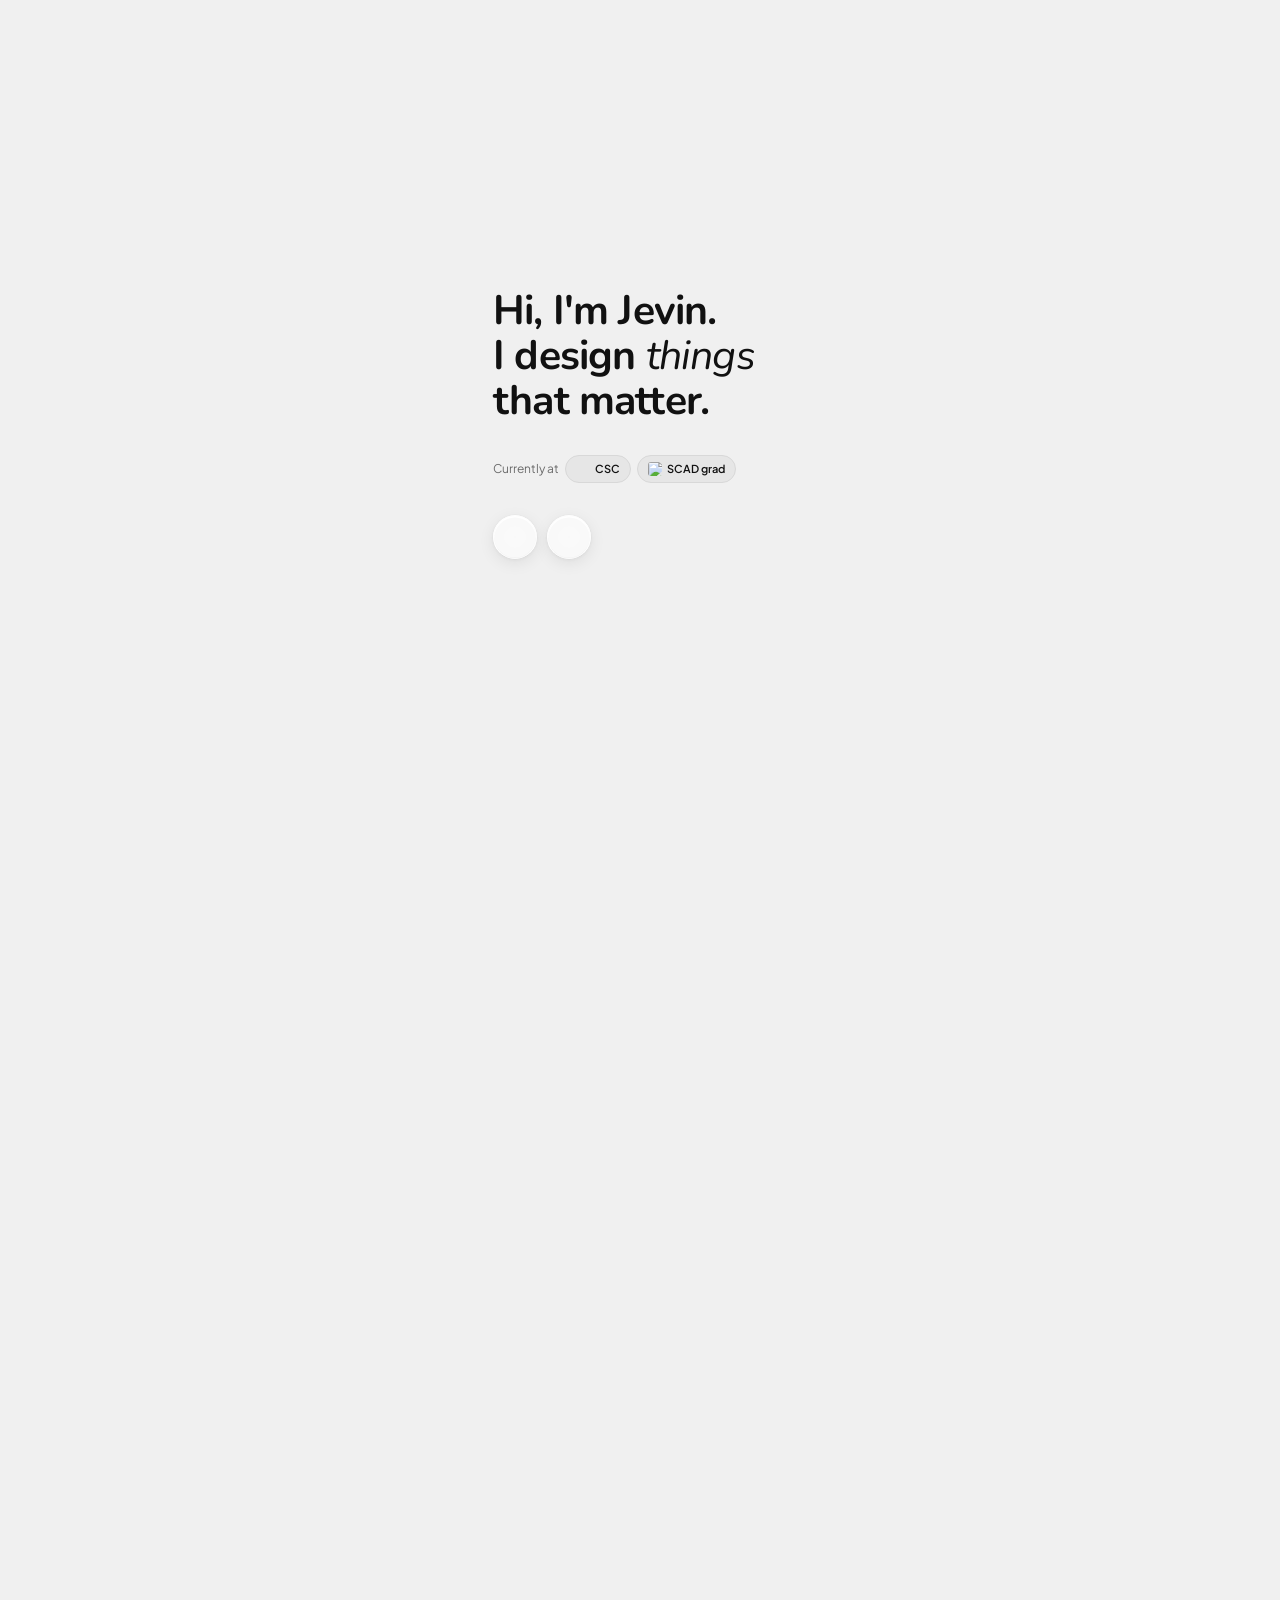
==== commit c6520626: "Portfolio refresh: interactions, typography, case study polish - Cycling word animation in hero slog" ====
--- a/index.html
+++ b/index.html
@@ -5,11 +5,26 @@
   <meta name="viewport" content="width=device-width, initial-scale=1.0"/>
   <title>Jevin Chen — Product Designer</title>
   <meta name="description" content="Product designer solving complex problems through human-centric design. Based in New York."/>
-  <link rel="stylesheet" href="css/global.css?v=28"/>
-  <link rel="stylesheet" href="css/home.css?v=40"/>
-  <link rel="stylesheet" href="css/case-study.css?v=30"/>
+  <link rel="stylesheet" href="css/global.css?v=30"/>
+  <link rel="stylesheet" href="css/home.css?v=57"/>
+  <link rel="stylesheet" href="css/case-study.css?v=37"/>
 </head>
 <body>
+
+  <!-- Passcode gate -->
+  <div id="passcode-gate" aria-modal="true" role="dialog" aria-label="Enter passcode">
+    <div class="passcode-card">
+      <div class="passcode-lock">🔒</div>
+      <p class="passcode-title">Password protected</p>
+      <p class="passcode-sub">This case study is under NDA. Enter the passcode to continue.</p>
+      <input id="passcode-input" class="passcode-input" type="password" placeholder="Passcode" autocomplete="off" spellcheck="false"/>
+      <p id="passcode-error" class="passcode-error"></p>
+      <div class="passcode-actions">
+        <button id="passcode-cancel" class="passcode-btn passcode-btn-ghost">Cancel</button>
+        <button id="passcode-submit" class="passcode-btn passcode-btn-primary">Unlock</button>
+      </div>
+    </div>
+  </div>
 
   <!-- Custom cursor -->
   <div id="cs-cursor">
@@ -30,7 +45,7 @@
             <img class="project-img" src="assets/EntityGroup_QueryBased_Create-to-Detail_white.gif" alt="Corptax" style="object-fit: contain; border-radius: 8px;"/>
           </div>
           <div class="project-body">
-            <p class="project-title">Corptax</p>
+            <p class="project-title">CSC · Corptax</p>
             <p class="project-sub">Tax obligation management · B2B SaaS</p>
           </div>
         </a>
@@ -56,8 +71,8 @@
         <div class="center-top">
           <a href="about/" class="widget clickable w-about" id="about-card">
             <p class="about-label">About me</p>
-            <div class="about-photo-circle">
-              <img src="assets/jevin-headshot.jpg" alt="Jevin Chen"/>
+            <div class="about-photo-cover">
+              <img src="assets/jevin-architecture.jpg" alt="Jevin Chen"/>
             </div>
           </a>
 
@@ -85,18 +100,15 @@
 
         <!-- Hero slogan -->
         <div class="w-hero">
-          <h1>Hi, I'm Jevin.<br>I design <em>things</em><br>that matter.</h1>
+          <h1>Hi, I'm Jevin.<br>I design <em id="cycling-word">things</em><br>that matter.</h1>
           <div class="hero-meta">
             <p>Currently at</p>
             <a href="https://www.cscglobal.com" target="_blank" rel="noopener" class="pill pill-company">
               <img src="https://www.google.com/s2/favicons?domain=cscglobal.com&sz=32" alt=""/>CSC
             </a>
-            <a href="https://www.bridgelegal.com" target="_blank" rel="noopener" class="pill pill-company pill-retired">
-              <img src="https://www.google.com/s2/favicons?domain=bridgelegal.com&sz=32" alt=""/><span class="pill-strikethrough">Bridge Legal</span>
+            <a href="https://www.scad.edu" target="_blank" rel="noopener" class="pill pill-company">
+              <img src="https://www.google.com/s2/favicons?domain=scad.edu&sz=32" alt="SCAD"/>SCAD grad
             </a>
-            <span class="pill pill-company pill-retired">
-              <img src="https://www.google.com/s2/favicons?domain=scad.edu&sz=32" alt="SCAD"/>SCAD grad
-            </span>
           </div>
           <div class="hero-icons">
             <a class="hero-icon-btn" href="mailto:jevinchen01@gmail.com" title="jevinchen01@gmail.com" aria-label="Email" id="lottie-email-btn">
@@ -113,11 +125,11 @@
           <div id="yoe-ruler-wrap" class="yoe-ruler-wrap"></div>
           <div class="yoe-footer">
             <div>
-              <p class="yoe-company" id="career-company">CSC</p>
+<p class="yoe-current"><span class="live-dot"></span>Current · CSC</p>
               <p class="yoe-title" id="career-title">Product Designer</p>
             </div>
             <div class="yoe-number">
-              <span class="num" id="career-yrs">6.1</span><span class="unit"> yr</span><br>
+              <span class="num" id="career-yrs">6</span><span class="unit"> yr</span><br>
               <span class="unit">2026</span>
             </div>
           </div>
@@ -142,16 +154,6 @@
       <!-- ── Right column ── -->
       <div class="col-right">
 
-        <!-- Appearance toggle -->
-        <div class="widget w-darkmode">
-          <p class="darkmode-label">Appearance</p>
-          <div class="glass-toggle" id="glass-toggle" role="button" tabindex="0" aria-label="Toggle dark mode">
-            <div class="glass-toggle-pill" id="glass-toggle-pill"></div>
-            <span class="glass-toggle-icon glass-toggle-light">☀️</span>
-            <span class="glass-toggle-icon glass-toggle-dark">🌙</span>
-          </div>
-        </div>
-
         <!-- Bridgify -->
         <a href="work/bridgify/" data-cs="work/bridgify/index.html" class="widget clickable w-project">
           <span class="status-badge">Case Study</span>
@@ -159,8 +161,8 @@
             <img src="assets/bridgify-cover.webp" alt="Bridgify" style="width: 100%; height: 100%; object-fit: cover; object-position: center 15%; display: block; transition: transform 0.5s ease;"/>
           </div>
           <div class="project-body">
-            <p class="project-title">Bridgify</p>
-            <p class="project-sub">AI language bridge · 0 → 1</p>
+            <p class="project-title">Bridge Legal</p>
+            <p class="project-sub">Litigation funding CRM · B2B SaaS</p>
           </div>
         </a>
 
@@ -229,72 +231,115 @@
       <svg viewBox="0 0 24 24" fill="none" stroke="currentColor" stroke-width="2" stroke-linecap="round" stroke-linejoin="round"><line x1="18" y1="6" x2="6" y2="18"/><line x1="6" y1="6" x2="18" y2="18"/></svg>
     </button>
 
-    <!-- Left sidebar -->
-    <div class="about-modal-sidebar">
-      <div class="about-modal-photo">
-        <img src="assets/jevin-headshot.jpg" alt="Jevin Chen"/>
-      </div>
-      <div class="about-modal-sidebar-foot">
-        <p class="about-modal-name">Jevin Chen</p>
-        <p class="about-modal-role">Product Designer · New York</p>
+    <!-- Single-column body -->
+    <div class="about-modal-body">
+      <div class="about-modal-header">
+        <div>
+          <p class="about-modal-name">Jevin Chen</p>
+          <p class="about-modal-role">Product Designer · New York</p>
+        </div>
         <div class="about-modal-links">
           <a href="mailto:jevinchen01@gmail.com" class="about-modal-link">Email</a>
           <a href="https://www.linkedin.com/in/jevinchen" target="_blank" rel="noopener" class="about-modal-link">LinkedIn</a>
         </div>
       </div>
-    </div>
-
-    <!-- Right scrollable content -->
-    <div class="about-modal-body">
       <p class="about-modal-bio">Product designer based in New York with an architecture background. I believe design is always about imagining experiences that would inspire the designed target users — and the greatest satisfaction comes when your design intention is appreciated by whoever comes across it.</p>
-      <p class="about-modal-bio" style="margin-top:-10px;">See my work rather than my words to gain a better understanding. Feel free to drop me a message or email me at jevinchen01@gmail.com.</p>
 
       <div class="about-section">
         <p class="about-section-label">NOW</p>
         <div class="about-now-card">
-          <p class="about-now-item">🎨 Designing product at NYC — shipping features users actually love</p>
+          <p class="about-now-item">🎨 Designing product at CSC — shipping features users actually love</p>
           <p class="about-now-item">🤖 Exploring how AI can make design workflows faster without losing the human touch</p>
-          <p class="about-now-item">🏛️ Building ProsePro — helping real people navigate small claims court</p>
+          <p class="about-now-item">🏛️ Building Pro Se Pro — helping real people navigate small claims court</p>
         </div>
       </div>
 
       <div class="about-section">
-        <p class="about-section-label">BACKGROUND</p>
-        <div class="about-tags">
-          <a href="https://www.cscglobal.com" target="_blank" rel="noopener" class="about-tag-company">
-            <img src="https://www.google.com/s2/favicons?domain=cscglobal.com&sz=32" alt="CSC"/>CSC
-          </a>
-          <a href="https://www.bridgelegal.com" target="_blank" rel="noopener" class="about-tag-company">
-            <img src="https://www.google.com/s2/favicons?domain=bridgelegal.com&sz=32" alt="Bridge Legal"/>Bridge Legal
-          </a>
-          <span class="about-tag-scad">
-            <img src="https://www.google.com/s2/favicons?domain=scad.edu&sz=64" alt="SCAD"/>SCAD
-          </span>
-          <span class="about-tag">✏️ Product Design</span>
-          <span class="about-tag">🔍 UX / UI</span>
-          <span class="about-tag">🎨 Visual Design</span>
-          <span class="about-tag">📐 Architecture</span>
-          <span class="about-tag">🗽 New York</span>
+        <p class="about-section-label">EXPERIENCE</p>
+        <div class="about-timeline">
+
+          <div class="about-timeline-item">
+            <div class="about-timeline-dot"></div>
+            <div class="about-timeline-content">
+              <div class="about-timeline-header">
+                <div>
+                  <p class="about-timeline-role">Product Designer</p>
+                  <p class="about-timeline-company">CSC · New York (Remote)</p>
+                </div>
+                <p class="about-timeline-date">Jan 2025 – Present</p>
+              </div>
+              <p class="about-timeline-desc">Leading end-to-end design for Corptax, a tax obligation management platform serving 130K+ users across Fortune 500 companies. Driving a full UX redesign to modernize adoption and usability.</p>
+            </div>
+          </div>
+
+          <div class="about-timeline-item">
+            <div class="about-timeline-dot"></div>
+            <div class="about-timeline-content">
+              <div class="about-timeline-header">
+                <div>
+                  <p class="about-timeline-role">Product Designer</p>
+                  <p class="about-timeline-company">Bridge Legal · Chicago</p>
+                </div>
+                <p class="about-timeline-date">Nov 2022 – Dec 2024</p>
+              </div>
+              <p class="about-timeline-desc">Sole designer on Bridgify, a 0→1 litigation funding CRM. Led feature scoping, research, interaction and visual design. Also designed Bridgify Mobile — a cross-platform legal assistant app.</p>
+            </div>
+          </div>
+
+        </div>
+      </div>
+
+      <div class="about-section">
+        <p class="about-section-label">EDUCATION</p>
+        <div class="about-timeline">
+
+          <div class="about-timeline-item">
+            <div class="about-timeline-dot"></div>
+            <div class="about-timeline-content">
+              <div class="about-timeline-header">
+                <div>
+                  <p class="about-timeline-role">M.A. Design Management</p>
+                  <p class="about-timeline-company">Savannah College of Art and Design</p>
+                </div>
+                <p class="about-timeline-date">2020 – 2022</p>
+              </div>
+              <p class="about-timeline-desc">Focused on design strategy, UX research, and product thinking. Where I fell in love with human-centered design.</p>
+            </div>
+          </div>
+
+          <div class="about-timeline-item">
+            <div class="about-timeline-dot"></div>
+            <div class="about-timeline-content">
+              <div class="about-timeline-header">
+                <div>
+                  <p class="about-timeline-role">B.Arch. Architecture</p>
+                  <p class="about-timeline-company">Xi'an University of Architecture and Technology</p>
+                </div>
+                <p class="about-timeline-date">2015 – 2020</p>
+              </div>
+              <p class="about-timeline-desc">Five-year professional degree in architecture. Developed a spatial and systems thinking mindset that still shapes how I approach product design.</p>
+            </div>
+          </div>
+
         </div>
       </div>
 
       <div class="about-section">
         <p class="about-section-label">TOOLS</p>
         <div class="about-tags">
-          <span class="about-tag">🖌️ Figma</span>
-          <span class="about-tag">🌐 Webflow</span>
-          <span class="about-tag">📋 Notion</span>
-          <span class="about-tag">🧠 Framer</span>
-          <span class="about-tag">💻 HTML / CSS</span>
+          <span class="about-tag">Figma</span>
+          <span class="about-tag">Framer</span>
+          <span class="about-tag">Webflow</span>
+          <span class="about-tag">Notion</span>
+          <span class="about-tag">HTML / CSS / JS</span>
         </div>
       </div>
 
       <div class="about-section">
         <p class="about-section-label">CONNECT</p>
         <div class="about-tags">
-          <a href="https://www.instagram.com/jevinchen" target="_blank" rel="noopener" class="about-modal-link">📸 Instagram</a>
-          <a href="https://www.linkedin.com/in/jevinchen" target="_blank" rel="noopener" class="about-modal-link">💼 LinkedIn</a>
-          <a href="mailto:jevinchen01@gmail.com" class="about-modal-link">✉️ Email</a>
+          <a href="https://www.linkedin.com/in/jevinchen" target="_blank" rel="noopener" class="about-modal-link">LinkedIn</a>
+          <a href="mailto:jevinchen01@gmail.com" class="about-modal-link">Email</a>
         </div>
       </div>
     </div>
@@ -389,13 +434,12 @@
     (function () {
       const segments = [
         { key: 'SCAD',        label: 'SCAD',        title: 'M.A. Design Management', detail: 'Sep 2020 – Nov 2022 · Savannah, GA', start: 0,    end: 2.16 },
-        { key: 'BridgeLegal', label: 'Bridge Legal',title: 'Product Designer',        detail: 'Nov 2022 – Dec 2024 · New York',     start: 2.16, end: 4.25 },
-        { key: 'CSC',         label: 'CSC',         title: 'Product Designer',        detail: 'Jan 2025 – Present · New York',      start: 4.33, end: 6.08 },
+        { key: 'BridgeLegal', label: 'Bridge Legal',title: 'Product Designer',        detail: 'Nov 2022 – Dec 2024 · Chicago',     start: 2.16, end: 4.25 },
+        { key: 'CSC',         label: 'CSC',         title: 'Product Designer',        detail: 'Jan 2025 – Present · Remote',        start: 4.33, end: 6.08 },
       ];
 
-      const totalYrs = 6.08;
+      const totalYrs = 6;
       const maxYr    = 10;
-      const compEl   = document.getElementById('career-company');
       const titlEl   = document.getElementById('career-title');
       const yrsEl    = document.getElementById('career-yrs');
       const wrap     = document.getElementById('yoe-ruler-wrap');
@@ -515,7 +559,171 @@
         });
       }
 
-      draw();
+      // Animate ruler: pointer slides from 0 to totalYrs, number counts up
+      function animateRuler() {
+        const W = 320, padL = 16, padR = 16, baseY = 48;
+        const xAt = yr => padL + (yr / maxYr) * (W - padL - padR);
+        const duration = 900;
+        const start = performance.now();
+        const yrsEl = document.getElementById('career-yrs');
+
+        function ease(t) { return 1 - Math.pow(1 - t, 3); }
+
+        function tick(now) {
+          const t = Math.min(1, (now - start) / duration);
+          const e = ease(t);
+          const curYr = totalYrs * e;
+
+          // Redraw ticks with animated fill
+          let ticks = '', yearLabels = '', segLabels = '';
+          for (let i = 0; i <= maxYr * 10; i++) {
+            const yr      = i / 10;
+            const isWhole = i % 10 === 0;
+            const isHalf  = i % 5 === 0 && !isWhole;
+            const h       = isWhole ? 18 : isHalf ? 10 : 5;
+            const x       = xAt(yr).toFixed(2);
+            const filled  = yr <= curYr;
+            const color   = filled ? (isWhole ? ORANGE : ORANGE_LT) : (isWhole ? GREY_DARK : GREY);
+            const sw      = isWhole ? 1.5 : isHalf ? 1 : 0.7;
+            ticks += `<line x1="${x}" y1="${baseY - h}" x2="${x}" y2="${baseY}" stroke="${color}" stroke-width="${sw}" stroke-linecap="round"/>`;
+            if (isWhole && yr > 0) {
+              const lc = filled ? ORANGE : GREY_DARK;
+              const fw = filled ? '600' : '400';
+              yearLabels += `<text x="${x}" y="${baseY - h - 4}" text-anchor="middle" font-size="8.5" font-weight="${fw}" fill="${lc}" font-family="'Plus Jakarta Sans',sans-serif">${yr}</text>`;
+            }
+          }
+          segments.forEach(seg => {
+            const xMid = ((xAt(seg.start) + xAt(seg.end)) / 2).toFixed(1);
+            const filled = seg.start < curYr;
+            const lc = filled ? '#888' : GREY_DARK;
+            segLabels += `<text x="${xMid}" y="11" text-anchor="middle" font-size="7" font-weight="500" fill="${lc}" font-family="'Plus Jakarta Sans',sans-serif" letter-spacing="0.03em">${seg.label.toUpperCase()}</text>`;
+            const x1 = xAt(seg.start).toFixed(2);
+            if (seg.start > 0) segLabels += `<line x1="${x1}" y1="0" x2="${x1}" y2="${baseY}" stroke="${GREY}" stroke-width="0.5" stroke-dasharray="2 2" opacity="0.5"/>`;
+          });
+
+          // Pointer
+          const tx  = xAt(curYr).toFixed(2);
+          const tri = `<polygon points="${tx},${baseY + 4} ${(+tx - 4.5).toFixed(1)},${baseY + 11} ${(+tx + 4.5).toFixed(1)},${baseY + 11}" fill="${ORANGE}"/>`;
+
+          const svgEl = wrap.querySelector('svg');
+          if (svgEl) {
+            // Update static elements only (preserve hover zones/overlays appended after)
+            const staticGroup = svgEl.querySelector('.ruler-static');
+            if (staticGroup) staticGroup.innerHTML = segLabels + ticks + yearLabels + tri;
+          }
+
+          // Count-up number
+          if (yrsEl) yrsEl.textContent = Math.round(curYr);
+
+          if (t < 1) requestAnimationFrame(tick);
+          else if (yrsEl) yrsEl.textContent = totalYrs;
+        }
+        requestAnimationFrame(tick);
+      }
+
+      // Initial draw — static, pointer starts at 0
+      (function() {
+        const W = 320, H = 80;
+        const padL = 16, padR = 16;
+        const baseY = 48;
+        const xAt = yr => padL + (yr / maxYr) * (W - padL - padR);
+
+        let ticks = '', yearLabels = '', segLabels = '';
+        for (let i = 0; i <= maxYr * 10; i++) {
+          const yr      = i / 10;
+          const isWhole = i % 10 === 0;
+          const isHalf  = i % 5 === 0 && !isWhole;
+          const h       = isWhole ? 18 : isHalf ? 10 : 5;
+          const x       = xAt(yr).toFixed(2);
+          const color   = isWhole ? GREY_DARK : GREY;
+          const sw      = isWhole ? 1.5 : isHalf ? 1 : 0.7;
+          ticks += `<line x1="${x}" y1="${baseY - h}" x2="${x}" y2="${baseY}" stroke="${color}" stroke-width="${sw}" stroke-linecap="round"/>`;
+          if (isWhole && yr > 0) {
+            yearLabels += `<text x="${xAt(yr).toFixed(2)}" y="${baseY - h - 4}" text-anchor="middle" font-size="8.5" font-weight="400" fill="${GREY_DARK}" font-family="'Plus Jakarta Sans',sans-serif">${yr}</text>`;
+          }
+        }
+        segments.forEach(seg => {
+          const xMid = ((xAt(seg.start) + xAt(seg.end)) / 2).toFixed(1);
+          segLabels += `<text x="${xMid}" y="11" text-anchor="middle" font-size="7" font-weight="500" fill="${GREY_DARK}" font-family="'Plus Jakarta Sans',sans-serif" letter-spacing="0.03em">${seg.label.toUpperCase()}</text>`;
+          const x1 = xAt(seg.start).toFixed(2);
+          if (seg.start > 0) segLabels += `<line x1="${x1}" y1="0" x2="${x1}" y2="${baseY}" stroke="${GREY}" stroke-width="0.5" stroke-dasharray="2 2" opacity="0.5"/>`;
+        });
+
+        const tx = xAt(0).toFixed(2);
+        const tri = `<polygon points="${tx},${baseY + 4} ${(+tx - 4.5).toFixed(1)},${baseY + 11} ${(+tx + 4.5).toFixed(1)},${baseY + 11}" fill="${GREY_DARK}"/>`;
+
+        wrap.innerHTML = `<svg viewBox="0 0 ${W} ${H}" width="100%" xmlns="http://www.w3.org/2000/svg" style="display:block;"><g class="ruler-static">${segLabels}${ticks}${yearLabels}${tri}</g></svg>`;
+
+        const svgEl = wrap.querySelector('svg');
+        // Hover zones
+        const overlays = segments.map(seg => {
+          const overlay = document.createElementNS('http://www.w3.org/2000/svg','rect');
+          overlay.setAttribute('x', xAt(seg.start).toFixed(2));
+          overlay.setAttribute('y', '0');
+          overlay.setAttribute('width', (xAt(seg.end) - xAt(seg.start)).toFixed(2));
+          overlay.setAttribute('height', baseY + 12);
+          overlay.setAttribute('fill', 'white');
+          overlay.setAttribute('opacity', '0');
+          overlay.style.transition = 'opacity 0.2s';
+          svgEl.appendChild(overlay);
+          return { seg, overlay };
+        });
+
+        let pop = document.getElementById('career-pop');
+        if (!pop) {
+          pop = document.createElement('div');
+          pop.id = 'career-pop';
+          pop.className = 'career-pop';
+          document.body.appendChild(pop);
+        }
+
+        segments.forEach((seg, i) => {
+          const zone = document.createElementNS('http://www.w3.org/2000/svg','rect');
+          zone.setAttribute('x', xAt(seg.start).toFixed(2));
+          zone.setAttribute('y', '0');
+          zone.setAttribute('width', (xAt(seg.end) - xAt(seg.start)).toFixed(2));
+          zone.setAttribute('height', baseY + 12);
+          zone.setAttribute('fill', 'transparent');
+          zone.style.cursor = 'default';
+          zone.addEventListener('mouseenter', () => {
+            overlays.forEach(({ overlay }, j) => overlay.setAttribute('opacity', j === i ? '0' : '0.55'));
+            const dur = seg.end - seg.start;
+            const durStr = dur < 1 ? Math.round(dur * 12) + ' mo' : dur.toFixed(1).replace('.0','') + ' yr';
+            pop.innerHTML = `<strong>${seg.label}</strong><span>${seg.title}</span><span>${seg.detail} · ${durStr}</span>`;
+            pop.classList.add('visible');
+          });
+          zone.addEventListener('mousemove', (e) => {
+            pop.style.left = (e.clientX + 14) + 'px';
+            pop.style.top  = (e.clientY - 10) + 'px';
+          });
+          zone.addEventListener('mouseleave', () => {
+            overlays.forEach(({ overlay }) => overlay.setAttribute('opacity', '0'));
+            pop.classList.remove('visible');
+          });
+          svgEl.appendChild(zone);
+        });
+
+        // Reset display number to 0 until animation
+        const yrsEl = document.getElementById('career-yrs');
+        if (yrsEl) yrsEl.textContent = '0';
+
+        // Observe career widget for scroll-trigger
+        const careerWidget = document.getElementById('career-widget');
+        if (careerWidget) {
+          let animated = false;
+          new IntersectionObserver(entries => {
+            if (entries[0].isIntersecting && !animated) {
+              animated = true;
+              // Inline xAt/baseY for animateRuler closure
+              const _padL = 16, _padR = 16, _W = 320, _maxYr = 10, _baseY = 48;
+              const _xAt = yr => _padL + (yr / _maxYr) * (_W - _padL - _padR);
+              animateRuler();
+            }
+          }, { threshold: 0.4 }).observe(careerWidget);
+        }
+      })();
+
+      // draw() no longer called — replaced by above
     })();
   </script>
   <script src="https://cdnjs.cloudflare.com/ajax/libs/bodymovin/5.12.2/lottie.min.js"></script>
@@ -548,7 +756,7 @@
       wire('lottie-linkedin-btn', liAnim);
     })();
   </script>
-  <script src="js/drawer.js?v=4"></script>
+  <script src="js/drawer.js?v=5"></script>
   <script>
     // Bento push effect — hover one widget, others repel away
     (function () {
@@ -596,9 +804,9 @@
       const cities = [
         { name: "Xi'an",      lon: 108.9,  lat: 34.3, year:'2001–2020', note: "Grew up here · Studied Architecture at Xi'an Univ. of A&T",  ldx:  22, ldy: -10 },
         { name: 'Savannah',   lon: -81.1,  lat: 32.1, year:'2020–2022', note: 'SCAD · M.A. Design Management · Fell in love with UX',        ldx:  18, ldy:  20 },
-        { name: 'Chicago',    lon: -87.6,  lat: 41.9, year:'2022',      note: 'Vee · Product Design Intern · First US industry experience',   ldx: -20, ldy: -18 },
-        { name: 'Los Angeles',lon: -118.2, lat: 34.1, year:'2023',      note: 'Bridge Legal West Coast stop · Expanded my coast map',         ldx: -22, ldy:  18 },
-        { name: 'New York',   lon: -74.0,  lat: 40.7, year:'2024–now',  note: 'Bridge Legal → CSC · Currently designing here 🗽',             ldx:  20, ldy: -18, active: true },
+        { name: 'Chicago',    lon: -87.6,  lat: 41.9, year:'2022–2024', note: 'Bridge Legal · Product Designer · First industry role',        ldx: -20, ldy: -18 },
+        { name: 'Los Angeles',lon: -118.2, lat: 34.1, year:'2024–2026', note: 'CSC · Product Designer · Remote from the West Coast',          ldx: -22, ldy:  18 },
+        { name: 'New York',   lon: -74.0,  lat: 40.7, year:'2026–now',  note: 'CSC · Currently designing here remotely 🗽',                   ldx:  20, ldy: -18, active: true },
       ];
       const arcs = [
         ["Xi'an",'Savannah'], ['Savannah','Chicago'],
@@ -827,6 +1035,79 @@
         el.addEventListener('mouseleave', () => cur.classList.remove('active'));
       });
     })();
+
+    /* ── Cycling word in slogan ── */
+    (function() {
+      const el = document.getElementById('cycling-word');
+      if (!el) return;
+      const words = [
+        { text: 'things',   color: '#888888' },
+        { text: 'moments',  color: '#e07b39' },
+        { text: 'futures',  color: '#2563eb' },
+        { text: 'stories',  color: '#16a34a' },
+        { text: 'products', color: '#9333ea' },
+      ];
+      let idx = 0;
+      el.style.color = words[0].color;
+
+      function cycle() {
+        idx = (idx + 1) % words.length;
+        el.classList.add('word-exit');
+        setTimeout(() => {
+          el.textContent = words[idx].text;
+          el.style.color = words[idx].color;
+          el.classList.remove('word-exit');
+          el.classList.add('word-enter');
+          requestAnimationFrame(() => {
+            requestAnimationFrame(() => {
+              el.classList.replace('word-enter', 'word-enter-active');
+              setTimeout(() => el.classList.remove('word-enter-active'), 300);
+            });
+          });
+        }, 300);
+      }
+
+      setInterval(cycle, 2400);
+    })();
+
+    /* ── Widget scroll-entrance (fade + slide up) ── */
+    (function() {
+      const obs = new IntersectionObserver(entries => {
+        entries.forEach((entry, i) => {
+          if (entry.isIntersecting) {
+            const el = entry.target;
+            // stagger siblings by their column order
+            const delay = el.dataset.entranceDelay || 0;
+            setTimeout(() => el.classList.add('in-view'), delay);
+            obs.unobserve(el);
+          }
+        });
+      }, { threshold: 0.1 });
+
+      // Assign stagger delays and observe all widgets
+      document.querySelectorAll('.bento .widget').forEach((w, i) => {
+        w.dataset.entranceDelay = (i % 3) * 60; // stagger by column position
+        obs.observe(w);
+      });
+    })();
+
+    /* ── Journey globe city stagger on scroll ── */
+    (function() {
+      const journeyWidget = document.querySelector('.w-journey-map');
+      if (!journeyWidget) return;
+      let triggered = false;
+      new IntersectionObserver(entries => {
+        if (entries[0].isIntersecting && !triggered) {
+          triggered = true;
+          // Stagger-reveal city dots/labels
+          document.querySelectorAll('.city-group').forEach((cg, i) => {
+            cg.style.opacity = '0';
+            cg.style.transition = `opacity 0.4s ease ${i * 120}ms`;
+            requestAnimationFrame(() => { cg.style.opacity = '1'; });
+          });
+        }
+      }, { threshold: 0.3 }).observe(journeyWidget);
+    })();
   </script>
 
 </body>
--- a/css/global.css
+++ b/css/global.css
@@ -2,7 +2,7 @@
    GLOBAL — tokens, reset, typography, nav, footer
    ============================================================ */
 
-@import url('https://fonts.googleapis.com/css2?family=Plus+Jakarta+Sans:ital,wght@0,300;0,400;0,500;0,600;0,700;0,800;1,400&display=swap');
+@import url('https://fonts.googleapis.com/css2?family=Plus+Jakarta+Sans:ital,wght@0,300;0,400;0,500;0,600;0,700;0,800;1,400&family=Nunito:ital,wght@0,300;0,400;0,500;0,600;0,700;0,800;1,400&display=swap');
 
 /* ── Design Tokens ── */
 :root {
--- a/css/home.css
+++ b/css/home.css
@@ -140,26 +140,25 @@
   color: var(--text-muted);
 }
 
-.about-photo-circle {
-  flex: 1;
+.about-photo-cover {
   display: flex;
   align-items: center;
   justify-content: center;
-  width: 100%;
-  min-height: 0;
-}
-
-.about-photo-circle img {
-  width: 100px;
-  height: 100px;
+  flex-shrink: 0;
+  flex-grow: 0;
+}
+
+.about-photo-cover img {
+  width: 104px;
+  height: 104px;
   border-radius: 50%;
   object-fit: cover;
-  object-position: center 18%;
+  object-position: center 30%;
   display: block;
   transition: transform 0.5s ease;
 }
 
-.w-about.clickable:hover .about-photo-circle img { transform: scale(1.04); }
+.w-about.clickable:hover .about-photo-cover img { transform: scale(1.04); }
 
 
 /* ── New York time widget ── */
@@ -249,10 +248,10 @@
 }
 
 .journey-map-label {
-  font-size: 10px;
+  font-size: 13px;
   font-weight: 600;
-  letter-spacing: 0.08em;
-  text-transform: uppercase;
+  letter-spacing: normal;
+  text-transform: none;
   color: var(--text-muted);
   max-width: none;
 }
@@ -435,17 +434,32 @@
 }
 
 .w-hero h1 {
+  font-family: 'Nunito', sans-serif;
   font-size: clamp(2rem, 3.2vw, 3.8rem);
-  font-weight: 800;
-  line-height: 1.06;
-  letter-spacing: -0.03em;
+  font-weight: 700;
+  line-height: 1.1;
+  letter-spacing: -0.02em;
   margin-bottom: var(--space-sm);
 }
 
 .w-hero h1 em {
   font-style: italic;
-  font-weight: 300;
-  color: var(--text-muted);
+  font-weight: 400;
+  display: inline-block;
+  white-space: nowrap;
+  transition: opacity 0.3s ease, transform 0.3s ease, color 0.3s ease;
+}
+.w-hero h1 em.word-exit {
+  opacity: 0;
+  transform: translateY(-8px);
+}
+.w-hero h1 em.word-enter {
+  opacity: 0;
+  transform: translateY(8px);
+}
+.w-hero h1 em.word-enter-active {
+  opacity: 1;
+  transform: translateY(0);
 }
 
 .hero-meta {
@@ -494,6 +508,22 @@
 .pill-strikethrough { text-decoration: line-through; }
 
 a.pill-retired:hover { background: var(--border); }
+
+.pill-bridgelegal {
+  color: #0e7490;
+  border-color: rgba(14,116,144,0.3);
+  background: rgba(14,116,144,0.08);
+}
+.pill-bridgelegal img { filter: none; }
+a.pill-bridgelegal:hover { background: rgba(14,116,144,0.15); }
+
+.pill-scad {
+  color: #b07d00;
+  border-color: rgba(176,125,0,0.3);
+  background: rgba(176,125,0,0.08);
+}
+.pill-scad img { filter: none; }
+a.pill-scad:hover { background: rgba(176,125,0,0.15); }
 
 
 /* ── Status badge ── */
@@ -623,6 +653,25 @@
   font-weight: 500;
 }
 
+.yoe-prev {
+  font-size: 10px;
+  font-weight: 500;
+  letter-spacing: 0.05em;
+  text-transform: uppercase;
+  color: var(--text-muted);
+  opacity: 0.5;
+  margin-bottom: 1px;
+}
+
+.yoe-current {
+  font-size: 10px;
+  font-weight: 600;
+  letter-spacing: 0.06em;
+  text-transform: uppercase;
+  color: var(--text-muted);
+  margin-bottom: 2px;
+}
+
 .yoe-title {
   font-family: var(--font-display);
   font-size: var(--size-md);
@@ -645,6 +694,40 @@
 .yoe-number .unit {
   font-size: 11px;
   color: var(--text-muted);
+}
+
+/* ── Live blink dot ── */
+.live-dot {
+  display: inline-block;
+  width: 6px;
+  height: 6px;
+  border-radius: 50%;
+  background: #22c55e;
+  margin-right: 5px;
+  vertical-align: middle;
+  position: relative;
+  top: -1px;
+  animation: livePulse 2s ease-in-out infinite;
+}
+@keyframes livePulse {
+  0%, 100% { opacity: 1; transform: scale(1); box-shadow: 0 0 0 0 rgba(34,197,94,0.4); }
+  50%       { opacity: 0.8; transform: scale(1.15); box-shadow: 0 0 0 4px rgba(34,197,94,0); }
+}
+
+/* ── Widget scroll entrance ── */
+.widget {
+  opacity: 0;
+  transform: translateY(16px);
+  transition: opacity 0.5s ease, transform 0.5s ease;
+}
+.widget.in-view {
+  opacity: 1;
+  transform: translateY(0);
+}
+
+/* ── Ruler pointer slide-in ── */
+.yoe-ruler-wrap svg .ruler-pointer {
+  transition: transform 0.8s cubic-bezier(0.34, 1.56, 0.64, 1);
 }
 
 
@@ -756,7 +839,7 @@
   --bg:         #111111;
   --surface:    #1C1C1C;
   --text:       #F0F0EE;
-  --text-muted: #555555;
+  --text-muted: #888888;
   --border:     #2A2A2A;
 }
 
@@ -777,6 +860,100 @@
 @keyframes fade-out { to { opacity: 0; } }
 @keyframes slide-up { from { opacity: 0; transform: translateY(20px); } }
 
+
+/* ── Passcode gate ── */
+#passcode-gate {
+  position: fixed;
+  inset: 0;
+  z-index: 2000;
+  display: flex;
+  align-items: center;
+  justify-content: center;
+  background: rgba(0,0,0,0.45);
+  backdrop-filter: blur(8px);
+  -webkit-backdrop-filter: blur(8px);
+  opacity: 0;
+  pointer-events: none;
+  transition: opacity 0.2s;
+}
+#passcode-gate.open { opacity: 1; pointer-events: all; }
+
+.passcode-card {
+  background: var(--bg);
+  border: 1px solid var(--border);
+  border-radius: 20px;
+  padding: 36px 32px 28px;
+  width: min(360px, calc(100vw - 40px));
+  display: flex;
+  flex-direction: column;
+  align-items: center;
+  gap: 10px;
+  box-shadow: 0 24px 60px rgba(0,0,0,0.18);
+  transform: translateY(8px) scale(0.97);
+  transition: transform 0.25s cubic-bezier(0.34,1.56,0.64,1);
+}
+#passcode-gate.open .passcode-card { transform: translateY(0) scale(1); }
+
+.passcode-lock { font-size: 28px; margin-bottom: 2px; }
+.passcode-title { font-size: 16px; font-weight: 700; color: var(--text); }
+.passcode-sub   { font-size: 12px; color: var(--text-muted); text-align: center; line-height: 1.5; max-width: 260px; }
+
+.passcode-input {
+  width: 100%;
+  margin-top: 6px;
+  padding: 10px 14px;
+  border: 1.5px solid var(--border);
+  border-radius: 10px;
+  font-size: 14px;
+  font-family: inherit;
+  background: var(--surface);
+  color: var(--text);
+  outline: none;
+  transition: border-color 0.15s;
+  text-align: center;
+  letter-spacing: 0.1em;
+}
+.passcode-input:focus { border-color: var(--text); }
+.passcode-input.shake {
+  animation: passcode-shake 0.35s ease;
+}
+@keyframes passcode-shake {
+  0%,100% { transform: translateX(0); }
+  20%     { transform: translateX(-6px); }
+  40%     { transform: translateX(6px); }
+  60%     { transform: translateX(-4px); }
+  80%     { transform: translateX(4px); }
+}
+
+.passcode-error {
+  font-size: 11px;
+  color: #E53E3E;
+  min-height: 16px;
+  opacity: 0;
+  transition: opacity 0.15s;
+}
+.passcode-error.visible { opacity: 1; }
+
+.passcode-actions {
+  display: flex;
+  gap: 8px;
+  width: 100%;
+  margin-top: 4px;
+}
+.passcode-btn {
+  flex: 1;
+  padding: 10px;
+  border-radius: 10px;
+  font-size: 13px;
+  font-weight: 600;
+  font-family: inherit;
+  cursor: pointer;
+  border: none;
+  transition: opacity 0.15s;
+}
+.passcode-btn:hover { opacity: 0.8; }
+.passcode-btn-ghost   { background: var(--surface); color: var(--text-muted); }
+.passcode-btn-primary { background: var(--text); color: var(--bg); }
 
 /* ── Career popover ── */
 .career-pop {
--- a/css/case-study.css
+++ b/css/case-study.css
@@ -199,20 +199,23 @@
   aspect-ratio: 16 / 9;
   object-fit: cover;
   display: block;
-  background: var(--surface);
+  background: #fff;
+}
+.cs-hero.contain {
+  object-fit: contain;
 }
 
 .cs-hero-wrap {
   width: 100%;
   aspect-ratio: 16 / 9;
-  background: var(--surface);
+  background: #fff;
   overflow: hidden;
 }
 
 /* ── Content body ── */
 .cs-body {
   padding: 48px 60px 100px;
-  max-width: 1040px;
+  max-width: 900px;
   margin: 0 auto;
 }
 
@@ -229,11 +232,13 @@
   font-weight: 600;
   padding: 4px 10px;
   border-radius: 100px;
-  border: 1px solid var(--border);
-  background: var(--surface);
-  color: var(--text);
+  border: 1px solid transparent;
+  background: transparent;
+  color: var(--text-muted);
   margin-bottom: 12px;
 }
+.cs-badge.shipped  { color: #16a34a; border-color: rgba(22,163,74,0.3); background: rgba(22,163,74,0.08); }
+.cs-badge.progress { color: #2563eb; border-color: rgba(37,99,235,0.3); background: rgba(37,99,235,0.08); }
 
 .cs-badge .dot {
   width: 6px;
@@ -256,7 +261,6 @@
 .cs-subtitle {
   font-size: var(--size-base);
   color: var(--text-muted);
-  max-width: 52ch;
   line-height: 1.5;
 }
 
@@ -295,8 +299,8 @@
 /* ── Metadata row ── */
 .cs-meta {
   display: grid;
-  grid-template-columns: repeat(auto-fill, minmax(130px, 1fr));
-  gap: 20px 16px;
+  grid-template-columns: repeat(4, 1fr);
+  gap: 20px 24px;
   padding: 24px 0;
   border-top: 1px solid var(--border);
   border-bottom: 1px solid var(--border);
@@ -348,7 +352,6 @@
   line-height: 1.7;
   color: var(--text);
   margin-bottom: 14px;
-  max-width: 58ch;
 }
 
 .cs-section p:last-child { margin-bottom: 0; }
@@ -359,7 +362,6 @@
   border-radius: 12px;
   display: block;
   margin: 24px 0;
-  background: var(--surface);
 }
 
 .cs-img-caption {
@@ -379,15 +381,14 @@
   display: block;
   margin-top: 28px;
   margin-bottom: 28px;
-  background: var(--surface);
 }
 
 /* ── Callout / highlight box ── */
 .cs-callout {
-  background: var(--surface);
+  background: transparent;
   border-left: 3px solid var(--text);
-  border-radius: 0 10px 10px 0;
-  padding: 16px 20px;
+  border-radius: 0;
+  padding: 12px 20px;
   margin: 24px 0;
 }
 
@@ -404,7 +405,7 @@
 /* ── Stats row ── */
 .cs-stats {
   display: grid;
-  grid-template-columns: repeat(auto-fill, minmax(140px, 1fr));
+  grid-template-columns: repeat(2, 1fr);
   gap: 16px;
   margin: 28px 0;
 }
@@ -474,9 +475,8 @@
 [data-theme="dark"] .cs-top-arrow:hover:not(:disabled) { background: rgba(255,255,255,0.1); }
 [data-theme="dark"] .cs-top-dots { border-color: rgba(255,255,255,0.12); }
 
-[data-theme="dark"] .cs-callout {
-  border-left-color: var(--text);
-}
+[data-theme="dark"] .cs-badge.shipped  { color: #4ade80; border-color: rgba(74,222,128,0.3); background: rgba(74,222,128,0.08); }
+[data-theme="dark"] .cs-badge.progress { color: #60a5fa; border-color: rgba(96,165,250,0.3); background: rgba(96,165,250,0.08); }
 
 /* ── Video wrapper ── */
 .cs-video-wrap {
@@ -542,12 +542,12 @@
   border-radius: 20px;
   border: 1px solid var(--border);
   box-shadow: 0 32px 80px rgba(0, 0, 0, 0.2);
-  width: min(920px, calc(100vw - 48px));
+  width: min(760px, calc(100vw - 48px));
   max-height: calc(100vh - 80px);
   overflow: hidden;
   transition: opacity 0.3s ease, transform 0.35s cubic-bezier(0.22, 1, 0.36, 1);
   display: flex;
-  flex-direction: row;
+  flex-direction: column;
 }
 
 .about-modal.open {
@@ -575,37 +575,19 @@
 .about-modal-close:hover { background: var(--border); color: var(--text); }
 .about-modal-close svg { width: 12px; height: 12px; }
 
-/* Sidebar (left) */
-.about-modal-sidebar {
-  width: 210px;
-  flex-shrink: 0;
-  display: flex;
-  flex-direction: column;
-  border-right: 1px solid var(--border);
-}
-
-.about-modal-photo {
-  flex: 1;
-  overflow: hidden;
-  min-height: 0;
-}
-.about-modal-photo img {
-  width: 100%;
-  height: 100%;
-  object-fit: cover;
-  object-position: center 18%;
-  display: block;
-}
-
-.about-modal-sidebar-foot {
-  padding: 16px;
-  border-top: 1px solid var(--border);
-  flex-shrink: 0;
+/* Header row inside body */
+.about-modal-header {
+  display: flex;
+  align-items: center;
+  justify-content: space-between;
+  gap: 16px;
+  padding-bottom: 20px;
+  border-bottom: 1px solid var(--border);
 }
 
 .about-modal-name {
   font-family: var(--font-display);
-  font-size: 1.1rem;
+  font-size: 1.3rem;
   font-weight: 800;
   letter-spacing: -0.02em;
   line-height: 1.2;
@@ -613,15 +595,15 @@
 }
 
 .about-modal-role {
-  font-size: 11px;
-  color: var(--text-muted);
-  margin-bottom: 12px;
+  font-size: 12px;
+  color: var(--text-muted);
 }
 
 .about-modal-links {
   display: flex;
   gap: 6px;
   flex-wrap: wrap;
+  flex-shrink: 0;
 }
 
 .about-modal-link {
@@ -637,14 +619,14 @@
 }
 .about-modal-link:hover { background: var(--border); }
 
-/* Scrollable body (right) */
+/* Scrollable body */
 .about-modal-body {
   flex: 1;
   overflow-y: auto;
-  padding: 28px 28px 28px;
+  padding: 28px 36px 36px;
   display: flex;
   flex-direction: column;
-  gap: 22px;
+  gap: 24px;
   min-width: 0;
 }
 
@@ -732,7 +714,104 @@
 }
 .about-tag-scad img { width: 16px; height: 16px; border-radius: 3px; display: block; }
 
-[data-theme="dark"] .about-modal { background: #1A1A1A; }
+/* ── About timeline ── */
+.about-timeline {
+  display: flex;
+  flex-direction: column;
+  gap: 0;
+}
+
+.about-timeline-item {
+  display: flex;
+  gap: 14px;
+  position: relative;
+  padding-bottom: 24px;
+}
+
+.about-timeline-item:last-child { padding-bottom: 0; }
+
+.about-timeline-item:not(:last-child)::before {
+  content: '';
+  position: absolute;
+  left: 5px;
+  top: 22px;
+  bottom: 0;
+  width: 1px;
+  background: var(--border);
+}
+
+.about-timeline-dot {
+  width: 11px;
+  height: 11px;
+  border-radius: 50%;
+  border: 2px solid var(--text);
+  background: var(--bg);
+  flex-shrink: 0;
+  margin-top: 5px;
+  position: relative;
+  z-index: 1;
+}
+
+.about-timeline-content { flex: 1; min-width: 0; }
+
+.about-timeline-header {
+  display: flex;
+  justify-content: space-between;
+  align-items: flex-start;
+  gap: 8px;
+  margin-bottom: 6px;
+}
+
+.about-timeline-role {
+  font-size: 13px;
+  font-weight: 700;
+  color: var(--text);
+  line-height: 1.3;
+  margin: 0;
+}
+
+.about-timeline-company {
+  font-size: 12px;
+  font-weight: 500;
+  color: var(--text-muted);
+  margin: 2px 0 0;
+}
+
+.about-timeline-date {
+  font-size: 11px;
+  font-weight: 500;
+  color: var(--text-muted);
+  white-space: nowrap;
+  flex-shrink: 0;
+  margin: 0;
+}
+
+.about-timeline-desc {
+  font-size: 12px;
+  line-height: 1.6;
+  color: var(--text-muted);
+  margin: 0;
+}
+
+
+[data-theme="dark"] .about-modal {
+  background: #242424;
+  border-color: #383838;
+  box-shadow: 0 32px 80px rgba(0,0,0,0.6), 0 0 0 1px rgba(255,255,255,0.06);
+}
+[data-theme="dark"] .about-modal-header {
+  border-bottom-color: #383838;
+}
+[data-theme="dark"] .about-timeline-item:not(:last-child)::before {
+  background: #383838;
+}
+[data-theme="dark"] .about-tag,
+[data-theme="dark"] .about-modal-link {
+  background: #2e2e2e;
+  border-color: #404040;
+}
+[data-theme="dark"] .about-modal-link:hover,
+[data-theme="dark"] .about-tag:hover { background: #383838; }
 
 
 /* ── Responsive ── */
